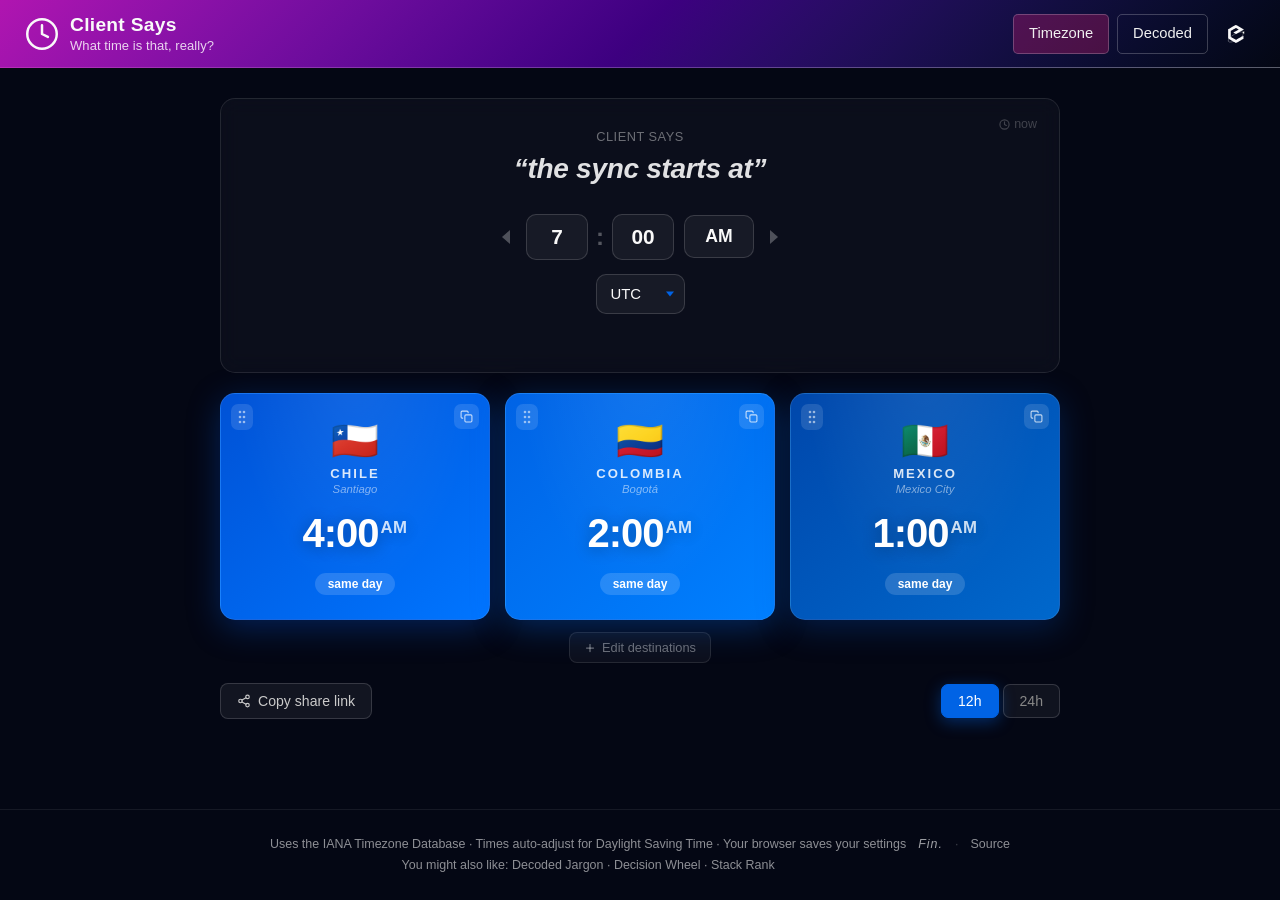
==== index.html @ 393c05c0 "feat(brand): hexagon favicon set and per-site header mark Every site now ships a generated seven-fil" ====
<!DOCTYPE html>
<html lang="en">
<head>
    <meta charset="UTF-8">
    <meta http-equiv="Content-Security-Policy" content="default-src 'self'; script-src 'self' 'unsafe-inline' https://gc.zgo.at https://static.cloudflareinsights.com; style-src 'self' 'unsafe-inline' https://cdn.neorgon.org; img-src 'self' data: blob: https://cdn.neorgon.org https://neorgon.goatcounter.com; connect-src 'self' https://neorgon.goatcounter.com https://cloudflareinsights.com">
    <meta name="viewport" content="width=device-width, initial-scale=1.0">
    <link rel="icon" type="image/svg+xml" href="/favicon.svg">
    <link rel="icon" type="image/x-icon" href="/favicon.ico" sizes="16x16 32x32 48x48">
    <link rel="apple-touch-icon" sizes="180x180" href="/apple-touch-icon.png">
    <meta name="apple-mobile-web-app-title" content="Client Says">
    <link rel="manifest" href="/site.webmanifest">
    <meta name="neo-mark" content="on">
  <meta name="referrer" content="strict-origin-when-cross-origin">
  <meta http-equiv="X-Content-Type-Options" content="nosniff">
    <title>Client Says | Timezone Converter</title>
    <meta name="description" content="Type the time your client mentioned and get it in your timezone instantly. DST-aware, shareable links, no install needed">
    <meta property="og:title" content="Client Says: Timezone Converter">
    <meta property="og:description" content="Type the time your client said, get it in your timezone instantly. DST-aware, no install">
    <meta property="og:type" content="website">
    <meta property="og:url" content="https://clientsays.neorgon.com/">
    <meta property="og:site_name" content="Neorgon">
    <meta name="twitter:card" content="summary_large_image">
    <meta name="twitter:title" content="Client Says: Timezone Converter">
    <meta name="twitter:description" content="Type the time your client said, get it in your timezone instantly. DST-aware, no install">
    <meta name="twitter:image" content="https://clientsays.neorgon.com/og-preview.jpg">
    <meta name="robots" content="index, follow">
    <link rel="canonical" href="https://clientsays.neorgon.com/">
    <meta property="og:locale" content="en_US">
    <meta name="theme-color" content="#040714">
    <meta property="og:image" content="https://clientsays.neorgon.com/og-preview.jpg">
    <meta property="og:image:width" content="1200">
    <meta property="og:image:height" content="630">
    <link rel="stylesheet" href="https://cdn.neorgon.org/v1.0.0/styles/base.css">
    <link rel="stylesheet" href="css/style.css">
  <!-- Neorgon Header Kit (vendored; ?header=live swaps CSS to CDN) -->
  <script>(function(){var m=location.search.match(/[?&]theme=([\w-]+)/)||document.cookie.match(/(?:^|;\s*)neo_theme=([\w-]+)/);if(m&&m[1]!=='default')document.documentElement.dataset.theme=decodeURIComponent(m[1]);})();</script>
  <link rel="stylesheet" href="css/neorgon-header.css">
  <link rel="stylesheet" href="css/neorgon-themes.css">
  <link rel="stylesheet" href="https://cdn.neorgon.org/v1.0.0/header/season.css">
  <script defer src="js/neorgon-header.js"></script>
  <link rel="stylesheet" href="css/neorgon-footer.css">
  <script defer src="js/neorgon-footer.js"></script>
<script type="application/ld+json">
{
  "@context": "https://schema.org",
  "@type": "WebApplication",
  "name": "Client Says — Timezone Converter",
  "description": "Type the time your client mentioned and instantly convert it to Chile, Colombia, and Mexico. DST-aware, no install",
  "url": "https://clientsays.neorgon.com/",
  "applicationCategory": "UtilitiesApplication",
  "operatingSystem": "Any",
  "offers": { "@type": "Offer", "price": "0", "priceCurrency": "USD" },
  "author": { "@type": "Organization", "name": "Neorgon", "url": "https://neorgon.com/" }
}
</script>
  <meta name="neo-repo" content="https://github.com/energon-a-secas/client-says-site">
</head>
<body>

<a class="skip-link" href="#main">Skip to content</a>
<!-- ── Header ──────────────────────────────────────────────────────────────── -->
<header class="header-bar" data-header-mode="content">
    <div class="header-logo">
        <a href="./" class="header-title-link">
        <img src="energon-classic-logo.png" class="header-logo-img" alt="">
        <div class="header-title-wrap">
            <h1>Client Says</h1>
            <div class="header-subtitle">What time is that, really?</div>
        
        </div>
      </a>
    </div>
    <div class="header-right">
        <nav class="header-actions" id="main-nav">
            <a href="index.html" class="active">Timezone</a>
            <a href="jargon/" data-keep-mobile>Decoded</a>
        </nav>
        <a href="https://neorgon.com/" class="header-home" title="neorgon.com" aria-label="Neorgon home">
        <svg class="nh-hub-icon" viewBox="0 0 24 24" fill="none" stroke="currentColor" stroke-width="1.5" stroke-linecap="round" stroke-linejoin="round" xmlns="http://www.w3.org/2000/svg" aria-hidden="true">
          <circle cx="12" cy="12" r="4.4"/>
          <ellipse cx="12" cy="12" rx="8.4" ry="3" transform="rotate(-18 12 12)"/>
          <g class="nh-orbit">
            <path d="M17.5 4.2 14.2 2.7l.9 1.4-.6 1.1z" fill="currentColor" stroke="none"/>
            <circle cx="12.6" cy="3" r=".7" fill="currentColor" stroke="none" opacity=".55"/>
            <circle cx="11.1" cy="3.3" r=".55" fill="currentColor" stroke="none" opacity=".35"/>
            <circle cx="9.8" cy="3.7" r=".4" fill="currentColor" stroke="none" opacity=".2"/>
          </g>
        </svg>
      </a>
    </div>
</header>

<!-- ── Main ────────────────────────────────────────────────────────────────── -->
<main id="main" class="container">

    <div class="card" id="card-input">

        <!-- Big header: "Client says" + randomised phrase -->
        <div class="cs-header">
            <span class="cs-label">Client says</span>
            <span class="cs-quote" id="client-quote">"the meeting will be at"</span>
        </div>

        <div class="sentence-row">
            <!-- Row 1: hour : minute AM/PM -->
            <div class="time-group">
                <button type="button" class="step-btn" id="btn-hour-down" aria-label="Decrease hour">
                    <svg width="9" height="14" viewBox="0 0 9 14" fill="currentColor"><polygon points="8,0 8,14 0,7"/></svg>
                </button>
                <input type="text" id="inp-hour" class="time-input"
                       maxlength="2" inputmode="numeric"
                       placeholder="12" aria-label="Hour">
                <span class="time-colon">:</span>
                <input type="text" id="inp-min" class="time-input"
                       maxlength="2" inputmode="numeric"
                       placeholder="00" aria-label="Minute">
                <button type="button" id="inp-ampm" class="ampm-toggle"
                        aria-label="Toggle AM or PM">PM</button>
                <button type="button" class="step-btn" id="btn-hour-up" aria-label="Increase hour">
                    <svg width="9" height="14" viewBox="0 0 9 14" fill="currentColor"><polygon points="1,0 1,14 9,7"/></svg>
                </button>
            </div>

            <!-- Row 2: timezone -->
            <div class="tz-combobox" id="tz-combobox"
                 role="combobox" aria-haspopup="listbox" aria-expanded="false">
                <div class="tz-combobox-inner">
                    <input class="tz-input" id="tz-input" type="text"
                           autocomplete="off" spellcheck="false"
                           aria-label="Timezone: type to search"
                           placeholder="Search timezone…">
                    <span id="tz-sizer" aria-hidden="true"></span>
                </div>
                <div class="tz-dropdown" id="tz-dropdown" role="listbox"></div>
            </div>
        </div>

        <button class="now-btn" id="btn-now" title="Set to current local time">
            <svg width="11" height="11" viewBox="0 0 24 24" fill="none"
                 stroke="currentColor" stroke-width="2.5"
                 stroke-linecap="round" stroke-linejoin="round">
                <circle cx="12" cy="12" r="10"/>
                <polyline points="12 6 12 12 16 14"/>
            </svg>
            now
        </button>
        <div class="sentence-meta">
            <div class="saved-indicator" id="saved-indicator">
                <svg width="12" height="12" viewBox="0 0 24 24" fill="none"
                     stroke="currentColor" stroke-width="3"
                     stroke-linecap="round" stroke-linejoin="round">
                    <polyline points="20 6 9 17 4 12"/>
                </svg>
                Settings saved
            </div>
        </div>
    </div>

    <!-- ── Result cards (rendered dynamically by render.js) ────────────── -->
    <div class="results-grid" id="results-grid"></div>

    <!-- ── Destinations bar ─────────────────────────────────────────────── -->
    <div class="destinations-bar">
        <button class="add-dest-btn" id="btn-add-destinations" aria-label="Edit destinations">
            <svg width="12" height="12" viewBox="0 0 24 24" fill="none"
                 stroke="currentColor" stroke-width="2.5"
                 stroke-linecap="round" stroke-linejoin="round">
                <line x1="12" y1="5" x2="12" y2="19"/>
                <line x1="5" y1="12" x2="19" y2="12"/>
            </svg>
            Edit destinations
        </button>
    </div>

    <!-- ── Country picker modal ──────────────────────────────────────────── -->
    <div class="picker-overlay" id="country-picker-modal" role="dialog" aria-modal="true" aria-label="Edit destinations">
        <div class="picker-panel">
            <div class="picker-header">
                <span class="picker-title">Destinations</span>
                <button class="picker-close" id="picker-close" aria-label="Close">
                    <svg width="14" height="14" viewBox="0 0 24 24" fill="none"
                         stroke="currentColor" stroke-width="2.5"
                         stroke-linecap="round" stroke-linejoin="round">
                        <line x1="18" y1="6" x2="6" y2="18"/>
                        <line x1="6" y1="6" x2="18" y2="18"/>
                    </svg>
                </button>
            </div>
            <div class="picker-search-wrap">
                <svg class="picker-search-icon" width="13" height="13" viewBox="0 0 24 24" fill="none"
                     stroke="currentColor" stroke-width="2.5" stroke-linecap="round" stroke-linejoin="round">
                    <circle cx="11" cy="11" r="8"/><line x1="21" y1="21" x2="16.65" y2="16.65"/>
                </svg>
                <input id="picker-search" type="search" class="picker-search-input"
                       placeholder="Search country, city, flag, timezone…" autocomplete="off" spellcheck="false">
            </div>
            <div class="picker-list" id="picker-list"></div>
        </div>
    </div>

    <!-- ── Actions bar ──────────────────────────────────────────────────── -->
    <div class="actions-bar">
        <button class="share-btn" id="btn-share">
            <svg width="14" height="14" viewBox="0 0 24 24" fill="none"
                 stroke="currentColor" stroke-width="2"
                 stroke-linecap="round" stroke-linejoin="round">
                <circle cx="18" cy="5" r="3"/>
                <circle cx="6" cy="12" r="3"/>
                <circle cx="18" cy="19" r="3"/>
                <line x1="8.59" y1="13.51" x2="15.42" y2="17.49"/>
                <line x1="15.41" y1="6.51"  x2="8.59"  y2="10.49"/>
            </svg>
            Copy share link
        </button>

        <div class="toggle-group" role="group" aria-label="Time format">
            <button class="toggle-btn active" id="btn-12h" data-fmt="12" aria-pressed="true">12h</button>
            <button class="toggle-btn"        id="btn-24h" data-fmt="24" aria-pressed="false">24h</button>
        </div>
    </div>


</main><!-- /container -->

  <footer class="neo-footer" data-footer-mode="minimal">
    <p>Uses the IANA Timezone Database &middot; Times auto-adjust for Daylight Saving Time &middot; Your browser saves your settings</p>
    <p>You might also like: <a href="https://clientsays.neorgon.com/jargon/">Decoded Jargon</a> &middot; <a href="https://decisionwheel.neorgon.com/">Decision Wheel</a> &middot; <a href="https://stackrank.neorgon.com/">Stack Rank</a></p>
  </footer>

<script type="module" src="js/app.js"></script>
</body>
</html>
---- css/style.css ----
/* ── Reset & base ─────────────────────────────────────────────────── */
*, *::before, *::after { margin: 0; padding: 0; box-sizing: border-box; }

:root {
    --bg: #040714;
    --surface-1: rgba(255,255,255,.03);
    --surface-2: rgba(255,255,255,.06);
    --border-subtle: rgba(255,255,255,.07);
    --border: rgba(255,255,255,.1);
    --border-strong: rgba(255,255,255,.22);
    --text-primary: #f9f9f9;
    --text-secondary: #cacaca;
    --text-muted: rgba(255,255,255,.55);
    --accent: #f472b6;
    --accent-bright: #f9a8d4;
    --font: 'Avenir Next', -apple-system, BlinkMacSystemFont, 'Segoe UI', Roboto, Oxygen, Ubuntu, Cantarell, sans-serif;
    --text-xs:   0.75rem;
    --text-sm:   0.875rem;
    --text-base: 1rem;
    --text-lg:   1.125rem;
    --text-xl:   1.25rem;
    --text-2xl:  1.5rem;
    --space-1: 4px;
    --space-2: 8px;
    --space-3: 12px;
    --space-4: 16px;
    --space-6: 24px;
    --space-8: 32px;
    --radius-sm: 6px;
    --radius: 10px;
    --radius-lg: 15px;
    --ease-snap: cubic-bezier(0.34, 1.56, 0.64, 1);
    --dur-fast: 120ms;
    --dur: 200ms;
}

body {
    font-family: 'Avenir Next', -apple-system, BlinkMacSystemFont,
                 'Segoe UI', Roboto, Oxygen, Ubuntu, Cantarell, sans-serif;
    background: #040714;
    min-height: 100vh;
    color: #f9f9f9;
    display: flex; flex-direction: column;
}
.container { flex: 1; width: 100%; }

/* Header layout is owned by the Neorgon Header Kit; nav link colors stay site-owned */
nav a {
    color: #f0f0f0; text-decoration: none; padding: 7px 15px;
    border-radius: 5px; transition: all .2s; font-size: .92em; font-weight: 500;
}
nav a:hover  { background: rgba(233, 30, 120, 0.14); }
nav a.active { background: rgba(233, 30, 120, 0.28); }

/* ── Layout ───────────────────────────────────────────────────────── */
.container { max-width: 900px; margin: 0 auto; padding: 30px; }

.card {
    background: rgba(255,255,255,.03);
    border: 1px solid rgba(255,255,255,.1);
    border-radius: 15px; padding: 30px; margin-bottom: 20px;
    backdrop-filter: blur(10px);
}
/* Lift input card above result cards so the dropdown isn't clipped by
   later stacking contexts created by backdrop-filter / transforms */
#card-input { position: relative; z-index: 10; }

/* ── "Client says" header ─────────────────────────────────────────── */
.cs-header  { margin-bottom: 28px; line-height: 1.2; text-align: center; }
.cs-label   { display: block; font-size: 0.8em; font-weight: 500; color: rgba(255,255,255,.4); letter-spacing: .5px; text-transform: uppercase; margin-bottom: 8px; }
.cs-quote   { font-size: 1.75em; color: rgba(255,255,255,.88); font-style: italic; font-weight: 600; letter-spacing: -.3px; }

/* ── Input area — stacked and centred ────────────────────────────── */
.sentence-row {
    display: flex; flex-direction: column;
    align-items: center; gap: 14px;
}
/* Hour : Minute AM/PM on one row */
.time-group {
    display: flex; align-items: center; gap: 10px;
}
.time-colon { font-size: 1.5em; font-weight: 700; color: rgba(255,255,255,.3); margin: 0 -2px; }

/* ── Hour stepper arrows ──────────────────────────────────────────── */
.step-btn {
    background: none; border: none; cursor: pointer; padding: 8px 5px;
    color: rgba(255,255,255,.28); display: flex; align-items: center;
    transition: color .15s, transform .1s; border-radius: 6px;
}
.step-btn:hover  { color: #4b8eff; }
.step-btn:active { transform: scale(.85); }

/* ── Writable time inputs ─────────────────────────────────────────── */
.time-input {
    background: rgba(255,255,255,.05);
    border: 1.5px solid rgba(255,255,255,.15);
    border-radius: 10px; color: #f9f9f9;
    padding: 10px 6px; font-size: 1.3em;
    font-family: inherit; font-weight: 700;
    text-align: center; width: 62px; outline: none;
    caret-color: #0063e5;
    transition: border-color .2s, background .2s, box-shadow .2s;
}
.time-input:hover   { border-color: rgba(0,99,229,.6); background: rgba(0,99,229,.07); }
.time-input:focus   { border-color: #0063e5; background: rgba(0,99,229,.1); box-shadow: 0 0 0 3px rgba(0,99,229,.2); }
.time-input.invalid { border-color: rgba(255,80,80,.55); box-shadow: 0 0 0 3px rgba(255,80,80,.15); }

/* ── AM/PM toggle ─────────────────────────────────────────────────── */
.ampm-toggle {
    background: rgba(255,255,255,.05);
    border: 1.5px solid rgba(255,255,255,.15);
    border-radius: 10px; color: #f9f9f9;
    padding: 10px 14px; font-size: 1.1em;
    font-family: inherit; font-weight: 700;
    cursor: pointer; outline: none; min-width: 70px;
    transition: all .2s; user-select: none;
}
.ampm-toggle:hover  { border-color: rgba(0,99,229,.6); background: rgba(0,99,229,.1); }
.ampm-toggle:focus  { border-color: #0063e5; box-shadow: 0 0 0 3px rgba(0,99,229,.2); }
.ampm-toggle:active { transform: scale(.97); }

/* ── TZ Combobox ──────────────────────────────────────────────────── */
.tz-combobox { position: relative; display: inline-block; width: auto; max-width: min(360px, 100%); }
.tz-combobox.open { width: min(360px, 100%); }
.tz-combobox.open .tz-input { width: 100%; }

.tz-combobox-inner { position: relative; }
.tz-combobox-inner::after {
    content: ''; position: absolute; right: 11px; top: 50%;
    transform: translateY(-50%);
    border-left: 4px solid transparent; border-right: 4px solid transparent;
    border-top: 5px solid #0063e5; pointer-events: none;
    transition: transform .2s;
}
.tz-combobox.open .tz-combobox-inner::after {
    transform: translateY(-50%) rotate(180deg);
}

/* Hidden span used to measure abbreviation width for input auto-sizing */
#tz-sizer {
    position: absolute; visibility: hidden; white-space: pre; pointer-events: none;
    font-family: inherit; font-size: .93em; font-weight: 500; padding: 0;
}

.tz-input {
    min-width: 60px;
    background: rgba(255,255,255,.05);
    border: 1.5px solid rgba(255,255,255,.15);
    border-radius: 10px; color: #f9f9f9;
    padding: 11px 36px 11px 14px;
    font-size: .93em; font-family: inherit; font-weight: 500;
    cursor: pointer; outline: none;
    transition: border-color .2s, background .2s, box-shadow .2s;
    white-space: nowrap; overflow: hidden; text-overflow: ellipsis;
}
.tz-input::placeholder { color: #555; }
.tz-input:hover { border-color: rgba(0,99,229,.6); background: rgba(0,99,229,.07); }
.tz-input:focus {
    border-color: #0063e5; background: rgba(0,99,229,.1);
    box-shadow: 0 0 0 3px rgba(0,99,229,.2); cursor: text;
}

/* Dropdown list */
.tz-dropdown {
    position: absolute; top: calc(100% + 6px); left: 0;
    width: max(100%, 370px);
    background: #0d1225;
    border: 1.5px solid rgba(0,99,229,.5);
    border-radius: 12px; max-height: 280px; overflow-y: auto;
    z-index: 1000; display: none;
    box-shadow: 0 12px 40px rgba(0,0,0,.65);
    scrollbar-width: thin; scrollbar-color: #0063e5 rgba(255,255,255,.04);
}
.tz-dropdown::-webkit-scrollbar       { width: 5px; }
.tz-dropdown::-webkit-scrollbar-track { background: rgba(255,255,255,.03); border-radius: 3px; }
.tz-dropdown::-webkit-scrollbar-thumb { background: #0063e5; border-radius: 3px; }

.tz-group-header {
    padding: 10px 14px 4px; font-size: .69em; text-transform: uppercase;
    letter-spacing: 1.5px; color: #555; font-weight: 700;
    border-top: 1px solid rgba(255,255,255,.05);
    position: sticky; top: 0; background: #0d1225; z-index: 1;
}
.tz-group-header:first-child { border-top: none; }

.tz-option {
    padding: 9px 14px; cursor: pointer;
    display: flex; align-items: baseline; gap: 10px;
    transition: background .1s;
}
.tz-option:hover,
.tz-option.active        { background: rgba(0,99,229,.18); }
.tz-option.is-selected   { background: rgba(0,99,229,.12); }
.tz-option.active.is-selected { background: rgba(0,99,229,.28); }

.tz-abbr {
    font-size: .8em; font-weight: 700; color: #4b8eff;
    min-width: 42px; letter-spacing: .5px; flex-shrink: 0;
}
.tz-label { font-size: .83em; color: #cacaca; line-height: 1.4; flex: 1; }
.tz-label mark, .tz-abbr mark {
    background: rgba(0,99,229,.45); color: #fff;
    border-radius: 2px; padding: 0 1px;
}
.tz-no-results { padding: 20px; text-align: center; color: #555; font-size: .9em; }

/* ── Row below sentence ───────────────────────────────────────────── */
.sentence-meta {
    margin-top: 14px; display: flex; flex-direction: column;
    align-items: center; gap: 6px;
}
.saved-indicator {
    font-size: .78em; color: #4b8eff; opacity: 0; transition: opacity .35s;
    display: flex; align-items: center; gap: 5px; pointer-events: none;
}
.saved-indicator.show { opacity: 1; }

/* ── Now button — corner of input card ───────────────────────────── */
.now-btn {
    position: absolute; top: 14px; right: 16px;
    background: none; border: none;
    color: rgba(255,255,255,.22); font-size: .78em;
    font-family: inherit; cursor: pointer;
    display: flex; align-items: center; gap: 4px;
    padding: 4px 6px; border-radius: 5px; transition: color .25s;
}
.now-btn:hover  { color: rgba(255,255,255,.55); }
.now-btn:active { color: rgba(255,255,255,.8); }
@keyframes firePop {
    0%   { transform: scale(.5) translateY(3px); opacity: 0; }
    55%  { transform: scale(1.5) translateY(-2px); opacity: 1; }
    100% { transform: scale(1.1) translateY(0);   opacity: 1; }
}
.now-btn.fired { font-size: 1.1em; animation: firePop .4s cubic-bezier(.34,1.56,.64,1) forwards; }

/* ── Result cards ─────────────────────────────────────────────────── */
.results-grid {
    display: grid; grid-template-columns: repeat(3,1fr);
    gap: 15px; margin-bottom: 20px;
}
.result-card {
    color: #fff; padding: 28px 18px 24px; border-radius: 15px;
    text-align: center; border: 1px solid rgba(255,255,255,.1);
    transition: transform .2s ease, box-shadow .2s ease;
    position: relative; overflow: hidden;
}
.result-card::before {
    content: ''; position: absolute; inset: 0;
    background: radial-gradient(ellipse at 50% -20%, rgba(255,255,255,.08) 0%, transparent 65%);
    pointer-events: none;
}
.result-card:hover { transform: translateY(-4px); }

/* Card colors are set via inline style + CSS custom property --card-rgb */
.result-card:hover { box-shadow: 0 14px 44px rgba(var(--card-rgb, 0,82,214), .52); }

.result-flag    { font-size: 2.4em; margin-bottom: 6px; line-height: 1; }
.result-country { font-size: .82em; font-weight: 700; letter-spacing: 2px; text-transform: uppercase; opacity: .85; margin-bottom: 2px; }
.result-city    { font-size: .71em; opacity: .5; margin-bottom: 18px; font-style: italic; }
.result-time    {
    font-size: 2.5em; font-weight: 700; letter-spacing: -1px; line-height: 1;
    text-shadow: 0 2px 16px rgba(0,0,0,.3); min-height: 1.2em;
}
.result-ampm    { font-size: .42em; font-weight: 600; opacity: .8; vertical-align: super; letter-spacing: .5px; margin-left: 2px; }

.day-badge { display: inline-block; padding: 4px 13px; border-radius: 20px; font-size: .75em; font-weight: 600; margin-top: 12px; }
.day-same  { background: rgba(255,255,255,.15); }
.day-next  { background: rgba(255,210,0,.25);   color: #ffd700; }
.day-prev  { background: rgba(255,120,120,.25); color: #ff9b9b; }

/* Drag handle (top-left of each card) */
.drag-handle {
    position: absolute; top: 10px; left: 10px;
    background: rgba(255,255,255,.12); border: none; border-radius: 7px;
    color: rgba(255,255,255,.55); cursor: grab; padding: 6px;
    display: flex; align-items: center; transition: all .2s; z-index: 1;
    touch-action: none; user-select: none;
}
.drag-handle:hover  { background: rgba(255,255,255,.25); color: #fff; }
.drag-handle:active { cursor: grabbing; }

/* Ghost card — floating clone while dragging */
.drag-ghost {
    position: fixed; z-index: 800; pointer-events: none;
    border-radius: 15px; opacity: .88;
    transform: scale(1.05) rotate(1.5deg);
    box-shadow: 0 24px 56px rgba(0,0,0,.6);
    transition: none;
}

/* Source card — dimmed while its ghost is floating */
.drag-source { opacity: .3; }

/* Drop target — highlight ring */
.drag-over {
    outline: 2px solid rgba(255,255,255,.6);
    outline-offset: -2px;
}
.drag-over::before { opacity: .18; } /* brighten radial overlay slightly */

/* Copy button (top-right of each card) */
.copy-btn {
    position: absolute; top: 10px; right: 10px;
    background: rgba(255,255,255,.12); border: none; border-radius: 7px;
    color: rgba(255,255,255,.75); cursor: pointer; padding: 6px;
    display: flex; align-items: center; transition: all .2s; z-index: 1;
}
.copy-btn:hover  { background: rgba(255,255,255,.25); color: #fff; }
.copy-btn.copied { background: rgba(100,255,150,.25); color: #7dffb3; }

@keyframes popIn {
    from { opacity: .5; transform: scale(.93) translateY(3px); }
    to   { opacity: 1;  transform: scale(1)   translateY(0);   }
}
.pop { animation: popIn .28s cubic-bezier(.34,1.56,.64,1); }

/* ── Actions bar ──────────────────────────────────────────────────── */
.actions-bar {
    display: flex; align-items: center; justify-content: space-between;
    flex-wrap: wrap; gap: 10px; margin-bottom: 20px;
}
.share-btn {
    background: rgba(255,255,255,.06); border: 1px solid rgba(255,255,255,.15);
    border-radius: 8px; color: #cacaca; padding: 9px 16px; font-size: .88em;
    font-family: inherit; cursor: pointer;
    display: flex; align-items: center; gap: 7px; transition: all .2s;
}
.share-btn:hover  { background: rgba(0,99,229,.12); border-color: rgba(0,99,229,.5); color: #f9f9f9; }
.share-btn.copied { border-color: rgba(100,255,150,.4); color: #7dffb3; }

.toggle-group  { display: flex; gap: 4px; }
.toggle-btn {
    background: rgba(255,255,255,.05); border: 1px solid rgba(255,255,255,.15);
    border-radius: 7px; color: #888; padding: 8px 16px; font-size: .88em;
    font-family: inherit; cursor: pointer; transition: all .2s; font-weight: 500;
}
.toggle-btn:hover  { color: #f9f9f9; }
.toggle-btn.active { background: #0063e5; border-color: #0063e5; color: #fff; box-shadow: 0 4px 16px rgba(0,99,229,.4); }

/* ── Destinations bar ─────────────────────────────────────────────── */
.destinations-bar {
    display: flex; justify-content: center;
    margin-bottom: 20px; margin-top: -8px;
}
.add-dest-btn {
    background: rgba(255,255,255,.04); border: 1px solid rgba(255,255,255,.1);
    border-radius: 8px; color: rgba(255,255,255,.4);
    padding: 7px 14px; font-size: .8em; font-family: inherit;
    cursor: pointer; display: flex; align-items: center; gap: 6px;
    transition: all .2s; font-weight: 500;
}
.add-dest-btn:hover {
    background: rgba(0,99,229,.1); border-color: rgba(0,99,229,.4);
    color: rgba(255,255,255,.75);
}

/* ── Country picker modal ─────────────────────────────────────────── */
.picker-overlay {
    position: fixed; inset: 0; z-index: 500;
    background: rgba(4,7,20,.7); backdrop-filter: blur(6px);
    display: flex; align-items: center; justify-content: center;
    opacity: 0; pointer-events: none; transition: opacity .22s;
}
.picker-overlay.open { opacity: 1; pointer-events: all; }

.picker-panel {
    background: #0d1225; border: 1.5px solid rgba(0,99,229,.4);
    border-radius: 16px; width: min(440px, calc(100vw - 32px));
    max-height: min(560px, calc(100vh - 48px));
    display: flex; flex-direction: column;
    box-shadow: 0 24px 64px rgba(0,0,0,.7);
    transform: translateY(10px); transition: transform .22s cubic-bezier(.34,1.56,.64,1);
}
.picker-overlay.open .picker-panel { transform: translateY(0); }

.picker-header {
    display: flex; align-items: center; justify-content: space-between;
    padding: 18px 20px 14px; border-bottom: 1px solid rgba(255,255,255,.07); flex-shrink: 0;
}
.picker-title { font-size: 1em; font-weight: 700; color: #f9f9f9; }
.picker-search-wrap {
    display: flex; align-items: center; gap: 8px;
    padding: 10px 16px 8px; flex-shrink: 0;
    border-bottom: 1px solid rgba(255,255,255,.06);
}
.picker-search-icon { color: rgba(255,255,255,.3); flex-shrink: 0; }
.picker-search-input {
    flex: 1; background: rgba(255,255,255,.05); border: 1.5px solid rgba(255,255,255,.1);
    border-radius: 8px; color: #f9f9f9; padding: 8px 10px;
    font-size: .86em; font-family: inherit; outline: none;
    transition: border-color .18s, background .18s;
}
.picker-search-input::placeholder { color: rgba(255,255,255,.28); }
.picker-search-input:focus {
    border-color: #0063e5; background: rgba(0,99,229,.08);
    box-shadow: 0 0 0 2px rgba(0,99,229,.2);
}
.picker-search-input::-webkit-search-cancel-button { cursor: pointer; }
.picker-no-results {
    padding: 28px 20px; text-align: center;
    color: rgba(255,255,255,.3); font-size: .86em;
}
.picker-close {
    background: none; border: none; color: rgba(255,255,255,.4);
    cursor: pointer; padding: 5px; border-radius: 6px;
    display: flex; align-items: center; transition: all .18s;
}
.picker-close:hover { background: rgba(255,255,255,.1); color: #fff; }

.picker-list {
    overflow-y: auto; flex: 1;
    scrollbar-width: thin; scrollbar-color: #0063e5 rgba(255,255,255,.04);
    padding-bottom: 12px;
}
.picker-list::-webkit-scrollbar       { width: 5px; }
.picker-list::-webkit-scrollbar-track { background: rgba(255,255,255,.03); }
.picker-list::-webkit-scrollbar-thumb { background: #0063e5; border-radius: 3px; }

.picker-region {
    padding: 12px 20px 4px; font-size: .68em; text-transform: uppercase;
    letter-spacing: 1.5px; color: #555; font-weight: 700;
    position: sticky; top: 0; background: #0d1225; z-index: 1;
    border-top: 1px solid rgba(255,255,255,.05);
}
.picker-region:first-child { border-top: none; }

.picker-item {
    display: flex; align-items: center; gap: 12px;
    padding: 9px 20px; cursor: pointer;
    transition: background .12s;
}
.picker-item:hover { background: rgba(0,99,229,.1); }

.picker-checkbox {
    width: 16px; height: 16px; flex-shrink: 0; accent-color: #0063e5;
    cursor: pointer;
}
.picker-flag      { font-size: 1.35em; flex-shrink: 0; line-height: 1; }
.picker-info      { display: flex; flex-direction: column; gap: 1px; min-width: 0; }
.picker-primary   { font-size: .84em; font-weight: 600; color: #f9f9f9; }
.picker-secondary { font-size: .74em; color: rgba(255,255,255,.4); }

/* ── Footer ───────────────────────────────────────────────────────── */

/* ── Responsive ───────────────────────────────────────────────────── */
@media (max-width: 680px) {
    .results-grid   { grid-template-columns: 1fr; }
    .sentence-row   { font-size: 1em; }
    .tz-combobox    { width: 100%; max-width: 320px; }
    .tz-dropdown    { width: 100%; min-width: 100%; }
    .container      { padding: 20px; }
}

/* ── Focus rings (keyboard accessibility) ── */
:focus-visible {
    outline: 2px solid var(--accent-bright, #0080ff);
    outline-offset: 2px;
}
.search-input:focus-visible {
    border-color: #0063e5;
    box-shadow: 0 0 0 3px rgba(0,99,229,.2);
    outline: none;
}
.skip-link {
    position: absolute; top: -100%; left: 16px; z-index: 1000;
    padding: 8px 16px; background: var(--accent-bright, #0080ff); color: #000;
    font-weight: 600; font-size: .875rem; border-radius: 0 0 6px 6px;
    text-decoration: none; transition: top .2s;
}
.skip-link:focus { top: 0; }

/* ── Toast ──────────────────────────────────────────────────────── */
.toast {
    position: fixed; bottom: 24px; right: 24px; z-index: 999;
    background: #1a1730; border: 1px solid rgba(255,255,255,0.15);
    border-radius: 8px; padding: 10px 16px;
    font-size: 0.84rem; color: var(--text-primary, #f9f9f9);
    box-shadow: 0 4px 20px rgba(0,0,0,0.55);
    pointer-events: none;
    transform: translateY(8px); opacity: 0;
    transition: opacity 0.18s, transform 0.18s;
}
.toast.visible { opacity: 1; transform: translateY(0); }

/* ── Entrance animation ───────────────────────────────────────── */
@keyframes fadeIn {
    from { opacity: 0; transform: translateY(8px); }
    to   { opacity: 1; transform: translateY(0); }
}

/* ── Skeleton loading ─────────────────────────────────────────── */
@keyframes shimmer { to { background-position: -200% 0; } }
.skeleton {
    background: linear-gradient(90deg, var(--surface-1) 25%, var(--surface-2) 50%, var(--surface-1) 75%);
    background-size: 200% 100%;
    animation: shimmer 1.5s ease-in-out infinite;
    border-radius: 10px;
}

@media (prefers-reduced-motion: reduce) {
    *, *::before, *::after { animation-duration: 0.01ms !important; transition-duration: 0.01ms !important; }
}
:root {
  --neo-footer-bg: rgba(255, 255, 255, 0.03);
  --neo-footer-border: rgba(255, 255, 255, 0.1);
  --neo-footer-text: rgba(255, 255, 255, 0.6);
  --neo-footer-hover: rgba(255, 255, 255, 0.9);
  --neo-accent: #B015B0;
}






@media (max-width: 480px) {
}

@media (prefers-reduced-motion: reduce) {
}

/* Compact header nav links on small screens (kit owns the rest of the header) */
@media (max-width: 700px) {
    .header-actions a { padding: 7px 9px; font-size: .85em; }
}
---- css/neorgon-header.css ----
/* ══════════════════════════════════════════════════════════════
   Neorgon Header Kit — header.css
   Canonical source: packages/neorgon-ui/header/
   Vendored per site as css/neorgon-header.css — do not edit copies.
   Live CDN: https://cdn.neorgon.org/v1.0.0/header/header.css
   ══════════════════════════════════════════════════════════════ */

:root {
  /* Geometry */
  --header-h: 68px;
  --header-h-app: 56px;
  --header-control-h: 40px; /* every header control (buttons, ⋯, palette, home) shares this height */
  /* Logo height. A token, not a literal, so a site can make the mark carry more
     weight without forking the kit. Default 36px = the historical value, so
     nothing changes for a site that never sets it. The bar is 68px with no
     vertical padding, so ~52px is the practical ceiling before the mark starts
     to look wedged against the edges. */
  --header-logo-h: 36px;
  --header-logo-h-mobile: 28px;

  /* Palette — themes override these (see themes.css) */
  --header-bg-start: #B015B0;
  --header-bg-mid: #3D0080;
  --header-bg-end: #040714;
  /* Kept here for anything that references the composed gradient, but the
     authoritative copy is re-declared on .header-bar below — see the note
     there before changing either. */
  --header-bg: linear-gradient(in oklch 135deg, var(--header-bg-start) 0%, var(--header-bg-mid) 50%, var(--header-bg-end) 100%);
  --header-glass: rgba(0, 9, 18, .35);
  --header-text: #f9f9f9;
  --header-text-dim: rgba(255, 255, 255, .72);
  --header-border: rgba(255, 255, 255, .07);
  --header-border-strong: rgba(255, 255, 255, .22);
  --header-accent: #e879f9;
  --header-menu-bg: #10142a;
  --header-menu-hover: rgba(255, 255, 255, .08);

  /* Focus ring — near-white with a whisper of the brand hue so it never
     reads as a stray browser default. 5.77:1 (bright end) to 17.98:1
     (dark end) against the bar, 16.54:1 on the menu. Themes may override. */
  --header-focus: oklch(0.97 0.02 320);
  --header-focus-w: 2px;

  /* Icon sizing. Two tokens: a filled glyph reads heavier than a stroked
     one in the same box, so the solid home icon is set smaller to match
     optically. */
  --header-icon: 22px;        /* stroked glyphs (palette) */
  --header-icon-solid: 20px;  /* filled glyphs (home) */

  /* ease-out-quart: fast start, long settle, no overshoot. */
  --header-ease: cubic-bezier(.22, 1, .36, 1);
  --header-ease-in: cubic-bezier(.55, 0, 1, .45);
}

/* Colour judgements about the DEFAULT gradient specifically. Scoped to
   html:not([data-theme]) because themes.css sets these per theme at the
   same specificity as :root — a :root override here would silently
   overwrite all five palettes. Every consumer below pairs them with a
   var() fallback to the theme's own token. */
html:not([data-theme]) {
  /* --header-border-strong (.22) measures 1.91-1.95:1 on the bar, below
     the 3:1 WCAG 1.4.11 needs for a control boundary. .42 gives 3.73-4.02:1. */
  --header-control-border: rgba(255, 255, 255, .42);

  /* --header-bg-end (#040714) is identical to the standard page
     background, so a flat hairline measures 1.14:1 on the right half.
     The bar's luminance swings 43x left-to-right, so the edge ramps too. */
  --header-edge-from: rgba(255, 255, 255, .10);
  --header-edge-to: rgba(255, 255, 255, .34);

  /* .72 measures 4.14:1 at the start of the subtitle span — below AA.
     Split from the icon colour, which only needs 3:1 as non-text. */
  --header-text-dim: rgba(255, 255, 255, .82);
  --header-icon-color: rgba(255, 255, 255, .78);
}

/* ══════════════════════════════════════════════════════════════
   SKINS — site-level identity, opt-in per site
   ────────────────────────────────────────────────────────────
   A skin replaces the default magenta gradient for ONE site whose
   own palette clashes with it. Set it in the site's markup:

     <header class="header-bar" data-header-mode="content"
             data-header-skin="brass">

   This is NOT the theme system. Precedence, by design:

     visitor choice (?theme= / cookie)  >  season (CDN)  >  skin  >  kit default

   A site that should sit out every season keeps its skin with
   `<html lang="en" data-season="off">` — see season.css. That declines
   the fleet's decoration only; a visitor's ?theme= still wins.

   Named skins below are the reusable ones. For a one-off palette no
   other site would share, use `data-header-skin="custom"` and declare
   the tokens in the site's own CSS — contract at the end of this block.

   Two cascade facts make that ordering work, and both are easy to
   get wrong:

   1. A declaration ON .header-bar beats a value INHERITED from
      <html>, whatever the specificity. Visitor themes declare on
      <html>, so every skin is scoped `html:not([data-theme])` —
      the moment a visitor picks a theme, all skins stop matching.
   2. Season rules in season.css carry a matching
      `[data-header-skin]` selector one step more specific than the
      skin rules below, so an armed season still flips skinned
      sites. Do not raise the specificity here without raising it
      there too, or skinned sites will silently sit out the season.

   Each skin re-tunes the edge ramp and control border for its own
   surface — those defaults are calibrated to the magenta gradient
   and are wrong on a black bar.
   ══════════════════════════════════════════════════════════════ */

/* ink — near-black neutral. The default choice for a site whose
   palette the magenta gradient fights. */
html:not([data-theme]) .header-bar[data-header-skin="ink"] {
  --header-bg-start: #14161c;
  --header-bg-mid: #0b0d12;
  --header-bg-end: #050609;
  --header-glass: rgba(10, 12, 16, .55);
  --header-accent: #cbd5e1;
  --header-text: #f4f4f5;
  --header-text-dim: rgba(255, 255, 255, .78);
  --header-icon-color: rgba(255, 255, 255, .74);
  --header-border: rgba(255, 255, 255, .09);
  --header-border-strong: rgba(255, 255, 255, .24);
  --header-control-border: rgba(255, 255, 255, .44);
  --header-menu-bg: #14161c;
  --header-menu-hover: rgba(255, 255, 255, .09);
  /* A near-black bar sits close to the page in luminance at BOTH ends,
     so the edge has to be brighter than the gradient's ramp. */
  --header-edge-from: rgba(255, 255, 255, .26);
  --header-edge-to: rgba(255, 255, 255, .26);
}

/* carbon — flat true black, no gradient. The most restrained option;
   the hairline does all the separating. */
html:not([data-theme]) .header-bar[data-header-skin="carbon"] {
  --header-bg-start: #08080a;
  --header-bg-mid: #08080a;
  --header-bg-end: #08080a;
  --header-glass: rgba(0, 0, 0, .6);
  --header-accent: #e5e5e5;
  --header-text: #fafafa;
  --header-text-dim: rgba(255, 255, 255, .76);
  --header-icon-color: rgba(255, 255, 255, .72);
  --header-border: rgba(255, 255, 255, .12);
  --header-border-strong: rgba(255, 255, 255, .26);
  --header-control-border: rgba(255, 255, 255, .46);
  --header-menu-bg: #101012;
  --header-menu-hover: rgba(255, 255, 255, .1);
  --header-edge-from: rgba(255, 255, 255, .3);
  --header-edge-to: rgba(255, 255, 255, .3);
}

/* brass — warm dark, tuned to incident-runbook's #b8935f / #d8b280
   accents and its #040714 page background. */
html:not([data-theme]) .header-bar[data-header-skin="brass"] {
  --header-bg-start: #2a2114;
  --header-bg-mid: #16120c;
  --header-bg-end: #040714;
  --header-glass: rgba(22, 18, 12, .5);
  --header-accent: #d8b280;
  --header-text: #f7f3ea;
  --header-text-dim: rgba(247, 243, 234, .8);
  --header-icon-color: rgba(216, 178, 128, .86);
  --header-border: rgba(216, 178, 128, .2);
  --header-border-strong: rgba(216, 178, 128, .38);
  --header-control-border: rgba(216, 178, 128, .55);
  --header-menu-bg: #17130d;
  --header-menu-hover: rgba(216, 178, 128, .14);
  --header-edge-from: rgba(216, 178, 128, .22);
  --header-edge-to: rgba(216, 178, 128, .34);
}

/* slate — cool blue-grey. Neutral without going fully black. */
html:not([data-theme]) .header-bar[data-header-skin="slate"] {
  --header-bg-start: #33415a;
  --header-bg-mid: #1e293b;
  --header-bg-end: #0b1120;
  --header-glass: rgba(15, 23, 42, .5);
  --header-accent: #7dd3fc;
  --header-text: #f1f5f9;
  --header-text-dim: rgba(241, 245, 249, .8);
  --header-icon-color: rgba(226, 232, 240, .78);
  --header-border: rgba(148, 163, 184, .2);
  --header-border-strong: rgba(148, 163, 184, .36);
  --header-control-border: rgba(203, 213, 225, .5);
  --header-menu-bg: #16202f;
  --header-menu-hover: rgba(148, 163, 184, .16);
  --header-edge-from: rgba(148, 163, 184, .18);
  --header-edge-to: rgba(148, 163, 184, .34);
}

/* aurora — deep teal into cyan. For data/monitoring surfaces. */
html:not([data-theme]) .header-bar[data-header-skin="aurora"] {
  --header-bg-start: #0e7490;
  --header-bg-mid: #0a3d4d;
  --header-bg-end: #040714;
  --header-glass: rgba(8, 51, 68, .5);
  --header-accent: #67e8f9;
  --header-text: #ecfeff;
  --header-text-dim: rgba(236, 254, 255, .82);
  --header-icon-color: rgba(165, 243, 252, .82);
  --header-border: rgba(103, 232, 249, .2);
  --header-border-strong: rgba(103, 232, 249, .36);
  --header-control-border: rgba(165, 243, 252, .5);
  --header-menu-bg: #07222c;
  --header-menu-hover: rgba(103, 232, 249, .14);
  --header-edge-from: rgba(103, 232, 249, .2);
  --header-edge-to: rgba(103, 232, 249, .32);
}

/* ember — warm amber into rust. For alert/ops surfaces that want
   warmth without reading as the danger theme. */
html:not([data-theme]) .header-bar[data-header-skin="ember"] {
  --header-bg-start: #9a3412;
  --header-bg-mid: #4a1608;
  --header-bg-end: #040714;
  --header-glass: rgba(74, 22, 8, .5);
  --header-accent: #fbbf24;
  --header-text: #fff7ed;
  --header-text-dim: rgba(255, 247, 237, .82);
  --header-icon-color: rgba(253, 230, 138, .84);
  --header-border: rgba(251, 191, 36, .2);
  --header-border-strong: rgba(251, 191, 36, .36);
  --header-control-border: rgba(253, 230, 138, .5);
  --header-menu-bg: #23120a;
  --header-menu-hover: rgba(251, 191, 36, .14);
  --header-edge-from: rgba(251, 191, 36, .2);
  --header-edge-to: rgba(251, 191, 36, .32);
}

/* jade — clinical emerald. Tuned to headpain-site's #059669 / #10b981
   accents on its #040714 page. For calm medical/health surfaces where
   both the magenta default and ember's warning-warmth read wrong. */
html:not([data-theme]) .header-bar[data-header-skin="jade"] {
  --header-bg-start: #065f46;
  --header-bg-mid: #043b2c;
  --header-bg-end: #040714;
  --header-glass: rgba(4, 59, 44, .5);
  --header-accent: #6ee7b7;
  --header-text: #ecfdf5;
  --header-text-dim: rgba(236, 253, 245, .82);
  --header-icon-color: rgba(167, 243, 208, .84);
  --header-border: rgba(110, 231, 183, .2);
  --header-border-strong: rgba(110, 231, 183, .36);
  --header-control-border: rgba(167, 243, 208, .5);
  --header-menu-bg: #08251c;
  --header-menu-hover: rgba(110, 231, 183, .14);
  --header-edge-from: rgba(110, 231, 183, .2);
  --header-edge-to: rgba(110, 231, 183, .32);
}

/* ── custom — a site-authored skin ────────────────────────────────
   For a one-off palette that no named skin fits and that no other
   site would reuse. The kit deliberately ships NO tokens for this
   value: the site supplies them, and the kit stays out of the way.

     <header class="header-bar" data-header-skin="custom">

   In the site's own css/style.css, copy this selector EXACTLY — the
   scoping and the specificity are the whole contract:

     html:not([data-theme]) .header-bar[data-header-skin="custom"] {
       --header-bg-start: …;  --header-bg-mid: …;  --header-bg-end: …;
       --header-accent: …;    --header-text: …;    --header-text-dim: …;
       --header-icon-color: …; --header-border: …; --header-border-strong: …;
       --header-control-border: …; --header-menu-bg: …; --header-menu-hover: …;
       --header-edge-from: …; --header-edge-to: …;
     }

   Why that exact selector, and nothing shorter:
     · `html:not([data-theme])` makes the skin collapse the instant a
       visitor picks a theme. Drop it and the site ignores ?theme=.
     · `[data-header-skin="custom"]` puts it at (0,3,1) — above the
       kit default, below an armed season's (0,4,2) skin variant. A
       bare `.header-bar { --header-bg-start: … }` is only (0,1,0)
       and the kit's own defaults would beat it.
   Set only the three gradient stops if that is all that clashes; the
   bar re-composes --header-bg from them (see .header-bar below).
   Only the three stops + accent are usually enough — but re-tune the
   edge ramp too if the bar is much darker or lighter than the default
   magenta, which those values are calibrated against. */

/* ── Bar ─────────────────────────────────────────────────────── */
.header-bar {
  position: sticky;
  top: 0;
  z-index: var(--z-sticky-header, 200);
  display: flex;
  align-items: center;
  gap: var(--space-3, 12px);
  height: var(--header-h);
  padding: 0 var(--space-6, 24px);
  /* Re-composed HERE, not only at :root. A custom property's var()
     references resolve on the element where that property is declared, so a
     --header-bg built at :root bakes in :root's start/mid/end and ignores any
     override made further down the tree. Declaring it on .header-bar means
     skins (and any site override on the bar) only need to set the three
     stops. Themes still work: they set the stops on <html>, which inherits
     down to here before this resolves. */
  --header-bg: linear-gradient(in oklch 135deg, var(--header-bg-start) 0%, var(--header-bg-mid) 50%, var(--header-bg-end) 100%);
  background: var(--header-bg);
  border-bottom: 1px solid var(--header-border);
  color: var(--header-text);
  --header-h-cur: var(--header-h);
}

/* Bottom edge as a ramp, not a flat hairline (see --header-edge-*).
   Degrades to the theme's flat --header-border where unsupported or
   where a theme defines no ramp of its own. */
html:not([data-theme]) .header-bar {
  border-image: linear-gradient(
    to right,
    var(--header-edge-from, rgba(255, 255, 255, .10)),
    var(--header-edge-to, rgba(255, 255, 255, .34))
  ) 1;
}
/* Hub is a floating glass plate, not a band welded to the page — the
   ramp would read as a seam. */
html:not([data-theme]) .header-bar[data-header-mode="hub"] {
  border-image: none;
  border-bottom-color: var(--header-border);
}

/* Mode: hub — transparent cozy glass, no gradient */
.header-bar[data-header-mode="hub"] {
  background: var(--header-glass);
  backdrop-filter: blur(12px);
  -webkit-backdrop-filter: blur(12px);
}

/* Mode: app — slim, auto-hides on scroll down (JS toggles .header-hidden) */
.header-bar[data-header-mode="app"] {
  height: var(--header-h-app);
  --header-h-cur: var(--header-h-app);
}

/* Auto-hide. `app` mode has it by definition; every other mode opts in with
   data-header-autohide="on" and keeps its own height and background. */
.header-bar[data-header-mode="app"],
.header-bar[data-header-autohide="on"] {
  transition: transform .26s var(--header-ease, ease);
}
/* Leaving accelerates away; returning decelerates in. Same budget. */
.header-bar[data-header-mode="app"].header-hidden,
.header-bar[data-header-autohide="on"].header-hidden {
  transform: translateY(-100%);
  transition-duration: .2s;
  transition-timing-function: var(--header-ease-in, ease);
}
/* Keyboard focus entering a hidden bar reveals it: focus must never sit
   on an off-screen control (WCAG 2.4.7, and 2.2's 2.4.11). header.js
   drops the class on focusin so the next scroll decision agrees with
   what is painted; this rule covers the frame in between. */
.header-bar.header-hidden:focus-within { transform: none; }

/* ── Logo block ──────────────────────────────────────────────── */
.header-logo {
  display: flex;
  align-items: center;
  gap: 10px;
  flex-shrink: 0;
  min-width: 0;
}
.header-logo-img {
  height: var(--header-logo-h, 36px);
  width: auto;
  flex-shrink: 0;
  display: block;
  transition: transform .28s var(--header-ease, ease);
}
/* The raster fallback still needs forcing white; the injected vector must not
   be filtered, because it already inherits the header's own text colour and
   inverting it would undo exactly the thing it was swapped in to fix. */
img.header-logo-img { filter: brightness(0) invert(1); }
svg.header-logo-mark { fill: currentColor; width: auto; }
/* A site that ships its own mark gets it as a mask over currentColor, so the
   glyph follows the header's text colour exactly as the inline svg does. An
   <img> could not: it paints its own pixels and ignores the cascade. */
.header-logo-own {
  /* Width tracks height rather than restating the token: .header-logo-img
     already sets height, and it drops to --header-logo-h-mobile under 700px.
     Pinning width to the desktop value gave a 36x28 box on a phone. */
  aspect-ratio: 1;
  width: auto;
  background: currentColor;
  /* The image itself is set inline by header.js, derived from the manifest
     link, because a fleet site is served at its domain root and a kit showcase
     is not. Only the parts that do not vary live here. */
  -webkit-mask-position: center; mask-position: center;
  -webkit-mask-size: contain;    mask-size: contain;
  -webkit-mask-repeat: no-repeat; mask-repeat: no-repeat;
}
.header-logo-img:hover,
.header-title-link:hover .header-logo-img { transform: scale(1.06) rotate(-4deg); }

/* min-height also fixes a target-size failure: at <=700px the subtitle is
   hidden and this link collapses to 22px, under the 24px WCAG 2.5.8
   minimum. The parent centres it, so it grows symmetrically — no shift. */
.header-title-link {
  text-decoration: none;
  color: inherit;
  min-width: 0;
  display: flex;
  flex-direction: column;
  justify-content: center;
  min-height: var(--header-control-h);
}
/* Current contract: mark + name are ONE anchor to the site's own home
   (the img rides inside .header-title-link with alt=""), so the link's
   accessible name is the title text and the logo stops being a second,
   differently-behaved link. Scoped with :has() so the retired two-anchor
   markup keeps rendering unchanged wherever it still exists. */
.header-title-link:has(> .header-logo-img, > picture) {
  flex-direction: row;
  align-items: center;
  gap: 10px;
}
.header-title-wrap {
  display: flex;
  flex-direction: column;
  justify-content: center;
  min-width: 0;
}
/* The one visible cue that the name is a control: the title warms to the
   accent on hover. Kept subtle; the cursor and the logo tilt do the rest. */
.header-logo h1 { transition: color .2s var(--header-ease, ease); }
.header-title-link:hover h1 { color: var(--header-accent); }
/* rem, not em: a shared component must not rescale because a site set its
   own body font-size. 1.2rem == 19.2px == today's rendered size.

   `margin: 0` for the same reason, and it is load-bearing: the UA gives h1
   `.67em 0`, which at this size is 12.86px above and below. The kit never
   reset it, so the title block came out 67px inside app mode's fixed 56px
   bar — the title rode high and the subtitle hung out of the header into the
   page. It looked fine on most sites only because they link the CDN
   `styles/base.css`, whose `*` reset zeroed it for us; the sites that don't
   (headpain, autopilot, references-api in app mode) showed the real geometry. */
.header-logo h1 {
  margin: 0;
  font-size: 1.2rem;
  font-weight: 600;
  line-height: 1.2;
  letter-spacing: .015em;
  color: var(--header-text);
  white-space: nowrap;
}
/* All four sides declared, so a site that authors the subtitle as a <p>
   rather than a <div> does not reintroduce the same UA margin. */
.header-subtitle {
  font-size: .8125rem;
  line-height: 1.25;
  color: var(--header-text-dim);
  font-weight: 500;
  margin: 2px 0 0;
  letter-spacing: .005em;
  white-space: nowrap;
}

/* Epigraph: the animating half of a bilingual subtitle. The glyph churn is
   decoration, so it is aria-hidden and .neo-epi-sr carries the real sentence
   for assistive tech. Both live inside .header-subtitle, which keeps the
   existing nowrap and mobile-hide behaviour unchanged. */
.neo-epi { font-variant-ligatures: none; }
.neo-epi-sr {
  position: absolute;
  width: 1px; height: 1px;
  margin: -1px; padding: 0; border: 0;
  overflow: hidden;
  clip-path: inset(50%);
  white-space: nowrap;
}

/* ── Right cluster: actions + theme toggle + home ────────────── */
.header-right {
  margin-left: auto;
  display: flex;
  align-items: center;
  gap: var(--space-2, 8px);
  min-width: 0;
}

.header-actions {
  display: flex;
  align-items: center;
  gap: var(--space-2, 8px);
  position: relative; /* overflow .header-menu anchors here */
  min-width: 0;
}
.header-actions .btn,
.header-actions .nav-link {
  white-space: nowrap;
  flex-shrink: 0;
}
/* Uniform control row: direct action children match the icon buttons'
   height so Share / ⋯ / palette / home read as one correlative strip.
   (Direct-child only — items moved into the ⋯ menu keep menu styling.) */
.header-actions > .btn,
.header-actions > .nav-link,
.header-actions > button,
.header-actions > a {
  height: var(--header-control-h);
  min-height: 0; /* neutralize site-level control minimums (e.g. --control-height) */
  box-sizing: border-box;
  display: inline-flex;
  align-items: center;
}

/* Same guarantee one level down, for the kit's own grouping idiom.
   header.js already knows .header-btn-group as a unit that travels into the ⋯
   menu whole; the geometry rule above did not, so a grouped button kept its
   own height and the row went ragged — pathfinder shipped 37px Fit/Clear
   buttons flanked by 40px icon controls. Scoped to a group still sitting in
   the bar: once the ⋯ menu adopts it the selector stops matching and menu
   styling takes over, which is the same boundary the direct-child rule draws.
   Deliberately NOT `> div > *` — battlecard's .bc-menu-wrap holds dropdown
   items that are not bar controls and must not be stretched to 40px. */
.header-actions > .header-btn-group > .btn,
.header-actions > .header-btn-group > .nav-link,
.header-actions > .header-btn-group > button,
.header-actions > .header-btn-group > a {
  height: var(--header-control-h);
  min-height: 0;
  box-sizing: border-box;
  display: inline-flex;
  align-items: center;
}

/* Appearance fallback for action buttons.
   The kit enforces geometry on .header-actions children but never styled
   them, so a site that uses the canonical .btn / .nav-link classes without
   defining them renders a raw browser button inside the header
   (incident-runbook hit exactly this). Wrapped in :where() so the whole
   rule has ZERO specificity — every site's own .btn/.nav-link styling
   still wins, and this only shows through where nothing else applies. */
:where(.header-actions) > :where(.btn, .nav-link, button, a) {
  padding: 0 12px;
  border: 1px solid var(--header-border-strong);
  border-radius: 6px;
  background: transparent;
  color: var(--header-text);
  font: inherit;
  font-size: .875rem;
  font-weight: 500;
  line-height: 1;
  text-decoration: none;
  cursor: pointer;
  transition: background .2s var(--header-ease, ease),
              border-color .2s var(--header-ease, ease);
}
:where(.header-actions) > :where(.btn, .nav-link, button, a):hover {
  background: var(--header-menu-hover);
  border-color: var(--header-control-border, var(--header-border-strong));
}

/* An icon-only control has no label to pad around, and the fallback above
   assumes there is one. Its 12px side padding lands inside a border-box
   control the site already sized square, leaving 40 - 24 - 2 = 14px of
   content — and an SVG is a flex item that will shrink into it. neorgon-site's
   GitHub mark rendered 14x26 and hiring-pack's 10x24 before this rule.

   Specificity note, because it is not what the :where() wrapper suggests:
   :has() is NOT zero-specificity — it takes the specificity of its most
   specific argument, so `svg:only-child` puts this selector at (0,1,1), the
   same weight as the `.header-actions > a` geometry rule above and ABOVE a
   site's single-class `.header-link { width: 36px }`. That is deliberate and
   matches the contract: the uniform control row is kit-owned, and a site that
   truly needs different geometry sets --header-control-h rather than
   restyling the control. hiring-pack declared 36px and now renders 40px. */
:where(.header-actions) > :where(.btn, .nav-link, button, a):has(> svg:only-child) {
  padding: 0;
  width: var(--header-control-h);
  justify-content: center;
}

/* …and the fallback's border does not belong on one either. .header-home is
   an unboxed glyph, so a site that styles neither ends up with a boxed icon
   sitting next to an unboxed one in the same row (hiring-pack shipped exactly
   that pair). Geometry above is kit-owned at (0,1,1); appearance is not — the
   extra :where() flattens this to zero specificity, so pathfinder and
   cartograph, whose icon buttons are deliberately boxed to match the text
   buttons beside them, keep their border on a single class. */
:where(.header-actions > :where(.btn, .nav-link, button, a):has(> svg:only-child)),
:where(.header-actions > :where(.btn, .nav-link, button, a):has(> svg:only-child)):hover {
  border-color: transparent;
}

/* Belt and braces for the same failure: whatever padding a site declares, an
   icon inside a header control is never the thing that gives way. Carries real
   specificity on purpose — a squeezed icon is always a bug, never a choice. */
.header-actions > .btn > svg,
.header-actions > .nav-link > svg,
.header-actions > button > svg,
.header-actions > a > svg {
  flex: none;
}

/* ── Theme toggle ────────────────────────────────────────────── */
.header-theme { position: relative; display: flex; }
.header-theme-toggle {
  display: inline-flex;
  align-items: center;
  justify-content: center;
  width: var(--header-control-h);
  height: var(--header-control-h);
  padding: 0;
  border: 1px solid var(--header-control-border, var(--header-border-strong));
  border-radius: 6px;
  background: transparent;
  color: var(--header-icon-color, var(--header-text-dim));
  cursor: pointer;
  transition: color .2s, border-color .2s, background .2s;
}
.header-theme-toggle:hover,
.header-theme-toggle[aria-expanded="true"] {
  color: var(--header-text);
  border-color: var(--header-border-strong);
  background: var(--header-menu-hover);
}
.header-theme-toggle svg {
  width: var(--header-icon, 22px);
  height: var(--header-icon, 22px);
  display: block;
}
[data-theme]:not([data-theme=""]) .header-theme-toggle { color: var(--header-accent); }

/* ── Home icon ───────────────────────────────────────────────── */
.header-home {
  display: flex;
  align-items: center;
  justify-content: center;
  width: var(--header-control-h);
  height: var(--header-control-h);
  box-sizing: border-box;
  padding: 0;
  border-radius: 6px;
  /* Full strength, not --header-icon-color. The dim was meant as hierarchy and
     did not read as one: .header-source carries no colour rule at all, so it
     inherits the header's own #f9f9f9, and the home control sitting beside it
     at 78% looked like a misconfiguration rather than a decision. The other
     user of that token is the bordered theme toggle, which has a border to
     carry its own weight; this one does not. */
  color: var(--header-text);
  text-decoration: none;
  flex-shrink: 0;
  transition: color .18s var(--header-ease, ease),
              background .18s var(--header-ease, ease);
}
/* --header-accent is the pink on the default palette and the skin's own accent
   everywhere else, so the highlight stays on-brand without hardcoding magenta
   into a control that ships to seven skins. */
.header-home:hover,
.header-home:focus-visible { color: var(--header-accent); background: var(--header-menu-hover); }
.header-home svg {
  width: var(--header-icon-solid, 20px);
  height: var(--header-icon-solid, 20px);
  display: block;
}

/* ── Hub glyph: inclined planet + orbiting rocket ────────────────
   .header-home now carries the kit's planet SVG (markup contract in
   the README) — the one header link to neorgon.com, tooltip
   "neorgon.com". Idle it is a still planet with the rocket parked;
   on hover or keyboard focus the rocket does laps, smoke trailing.
   Stroked glyph, so it sizes with --header-icon, not the solid token. */
.header-home svg.nh-hub-icon {
  width: var(--header-icon, 22px);
  height: var(--header-icon, 22px);
}
.header-home .nh-orbit {
  transform-origin: 12px 12px; /* viewBox centre, for the legacy planet markup */
}
.header-home:hover .nh-orbit,
.header-home:focus-visible .nh-orbit {
  animation: nh-orbit-lap 1.4s linear infinite;
}
@keyframes nh-orbit-lap { to { transform: rotate(360deg); } }

/* ── Inclined orbit: the satellite passes in front of the mark and behind it ──
   Two dots on one elliptical path, each shown for its own half of the lap. The
   far one is drawn before the mark in document order, so the mark occludes it;
   that occlusion IS the depth, and it costs nothing but paint order.

   offset-path rather than a rotate: a rotation can only trace a circle, and
   squashing it into an ellipse with scaleY would squash the satellite too,
   because the counter-scale would have to sit inside the rotation. Where
   offset-path is unsupported the dots simply rest at their authored cx/cy,
   which is a still icon rather than a broken one.

   The semi-major axis is capped by the viewBox: an inline svg clips to it, so
   10.2 plus the 1.35 radius leaves 11.55 of the 12 available. */
.header-home .nh-sat {
  offset-rotate: 0deg;
  /* The rim separates the satellite from the mark when it crosses it: without
     one, a currentColor dot over a currentColor mark merges into the
     silhouette and reads as a stray pixel rather than a moon.
     --header-bg-end is the right hook because the rim's job is to look like
     the background, so it vanishes over open header and shows only as a gap
     against the mark. Measured caveat: every skin shipped today redefines
     --header-bg-start and --header-bg-mid but leaves --header-bg-end at
     #040714, so this resolves to one dark value everywhere right now. A skin
     that ends light gets the rim right for free, but only if it sets that
     token; one that ends light without setting it would show a dark ring. */
  stroke: var(--header-bg-end, #040714);
  stroke-width: .8;
}
.header-home .nh-sat-back { opacity: 0; }
/* On hover the mark takes the accent, and currentColor would carry the
   satellite with it: a pink dot on a pink mark is a dot you cannot find. It
   holds the header's text colour instead, so the moon stays legible against
   whatever the mark has become. */
.header-home:hover .nh-sat,
.header-home:focus-visible .nh-sat { fill: var(--header-text); }
.header-home:hover .nh-sat-front,
.header-home:focus-visible .nh-sat-front {
  animation: nh-sat-lap 2.6s linear infinite, nh-sat-near 2.6s steps(1, end) infinite;
}
.header-home:hover .nh-sat-back,
.header-home:focus-visible .nh-sat-back {
  animation: nh-sat-lap 2.6s linear infinite, nh-sat-far 2.6s steps(1, end) infinite;
}
.header-home:hover .nh-sat,
.header-home:focus-visible .nh-sat {
  offset-path: path("M20.31 10.40 A9.6 3.4 -30 1 1 3.69 20.00 A9.6 3.4 -30 1 1 20.31 10.40");
}
@keyframes nh-sat-lap  { from { offset-distance: 0%; } to { offset-distance: 100%; } }
@keyframes nh-sat-near { 0% { opacity: 1; } 50% { opacity: 0; } }
@keyframes nh-sat-far  { 0% { opacity: 0; } 50% { opacity: 1; } }

/* ── Overflow toggle (⋯) — injected by header.js ─────────────── */
.header-overflow { position: relative; display: flex; }
.header-overflow[hidden] { display: none; }
.header-overflow-toggle {
  display: inline-flex;
  align-items: center;
  justify-content: center;
  min-width: var(--header-control-h);
  height: var(--header-control-h);
  box-sizing: border-box;
  padding: 0 10px;
  border: 1px solid var(--header-control-border, var(--header-border-strong));
  border-radius: 6px;
  background: transparent;
  color: var(--header-text);
  font-size: 1rem;
  font-weight: 700;
  letter-spacing: 1px;
  cursor: pointer;
  transition: background .2s;
}
.header-overflow-toggle:hover,
.header-overflow-toggle[aria-expanded="true"] { background: var(--header-menu-hover); }

/* Shared press feedback — these three controls are kit-owned, so the kit
   owns their states (sites style their own .btn). */
.header-overflow-toggle:active,
.header-theme-toggle:active,
.header-home:active {
  background: var(--header-menu-hover);
  transform: translateY(.5px);
}

/* ── Dropdown menu (overflow + theme + Export▾ groups) ─────────
   Rules: parent gets position:relative; one open at a time; Esc /
   outside click closes; arrow keys navigate (all handled by header.js) */
.header-menu {
  position: absolute;
  /* Anchored to the BAR's bottom edge, not the button's. A 40px control
     centred in a 68px bar put the old panel 10.5px inside the bar. */
  top: calc(100% + (var(--header-h-cur, 68px) - var(--header-control-h)) / 2 + 8px);
  right: 0;
  min-width: 180px;
  max-height: min(60vh, 320px);
  overflow-y: auto;
  margin: 0;
  padding: 6px;
  list-style: none;
  background: var(--header-menu-bg);
  border: 1px solid var(--header-border-strong);
  border-radius: 12px;
  /* Contact / mid / ambient + inner top highlight, so the panel lands
     instead of floating. */
  box-shadow:
    0 1px 2px rgba(0, 0, 0, .45),
    0 8px 16px -6px rgba(0, 0, 0, .5),
    0 24px 48px -16px rgba(0, 0, 0, .65),
    inset 0 1px 0 rgba(255, 255, 255, .06);
  transform-origin: top right;
  display: none;
  z-index: 1;
}
.header-menu.open {
  display: block;
  animation: neo-menu-in .14s var(--header-ease, ease) both;
}
@keyframes neo-menu-in {
  from { opacity: 0; transform: translateY(-6px) scale(.98); }
  to   { opacity: 1; transform: none; }
}

.header-menu .btn,
.header-menu .nav-link,
.header-menu button,
.header-menu a {
  display: flex;
  align-items: center;
  /* text-align does nothing to a flex item; without this the site's own
     .btn { justify-content: center } wins and every row centres itself. */
  justify-content: flex-start;
  gap: 10px;
  width: 100%;
  min-height: 44px;
  padding: 0 12px;
  border: none;
  border-radius: 8px;
  background: none;
  color: var(--header-text);
  font: inherit;
  font-size: .875rem;
  font-weight: 500;
  text-align: left;
  text-decoration: none;
  white-space: nowrap;
  cursor: pointer;
}
.header-menu .btn:hover,
.header-menu .nav-link:hover,
.header-menu button:hover,
.header-menu a:hover {
  background: var(--header-menu-hover);
}

/* ── Focus visibility ─────────────────────────────────────────
   Every focusable header control gets a real ring. outline costs no
   layout and creates no stacking context, so app-mode transform is
   unaffected. Longhand lists (no :is()) for universal support. */
.header-logo a:focus-visible,
.header-title-link:focus-visible,
.header-actions > a:focus-visible,
.header-actions > button:focus-visible,
.header-actions > .btn:focus-visible,
.header-actions > .nav-link:focus-visible,
.header-overflow-toggle:focus-visible,
.header-theme-toggle:focus-visible,
.header-home:focus-visible {
  outline: var(--header-focus-w) solid var(--header-focus);
  outline-offset: 2px;
}
/* Drawn inside the item so it never collides with the menu's padding or
   scroll edge. Covers menuitemradio/checkbox, which the old rule missed. */
.header-menu .btn:focus-visible,
.header-menu .nav-link:focus-visible,
.header-menu button:focus-visible,
.header-menu a:focus-visible,
.header-menu [role="menuitem"]:focus-visible,
.header-menu [role="menuitemradio"]:focus-visible,
.header-menu [role="menuitemcheckbox"]:focus-visible {
  outline: var(--header-focus-w) solid var(--header-focus);
  outline-offset: -2px;
  background: var(--header-menu-hover);
}
.header-menu .badge,
.header-menu [data-badge] { margin-left: auto; }

/* Grouped controls (.header-btn-group divs / navs) moved into the ⋯ menu
   render as stacked rows; group chrome (borders, padding, flex) is stripped. */
.header-menu > div,
.header-menu > nav {
  display: block;
  border: none;
  margin: 0;
  padding: 0;
}
.header-menu > div + div,
.header-menu > nav + nav {
  border-top: 1px solid var(--header-border);
  margin-top: 4px;
  padding-top: 4px;
}
.header-menu > div button,
.header-menu > div a,
.header-menu > nav button,
.header-menu > nav a {
  width: 100%;
  margin: 0;
}

/* Theme menu specifics */
.header-theme-menu .theme-swatch {
  width: 14px;
  height: 14px;
  border-radius: 50%;
  flex-shrink: 0;
  border: 1px solid rgba(255, 255, 255, .25);
}
.header-theme-menu [aria-checked="true"]::after {
  content: "✓";
  margin-left: auto;
  color: var(--header-accent);
}

/* ── Mobile (≤700px): shrink, hide subtitle, JS moves non-kept
   action buttons into the ⋯ overflow menu ────────────────────── */
@media (max-width: 700px) {
  :root {
    --header-control-h: 36px;
    --header-icon: 20px;
    --header-icon-solid: 18px;
  }
  .header-bar { padding: 0 var(--space-4, 16px); gap: var(--space-2, 8px); }
  .header-subtitle { display: none; }
  .header-logo h1 { font-size: 1rem; }
  .header-logo-img { height: var(--header-logo-h-mobile, 28px); }
  .header-right { gap: 6px; }
  /* A 180px panel pinned to the right of a 375px viewport wastes width. */
  .header-menu {
    min-width: min(260px, calc(100vw - 32px));
    max-width: calc(100vw - 32px);
  }
}

/* ── Reduced motion ──────────────────────────────────────────── */
@media (prefers-reduced-motion: reduce) {
  .header-bar[data-header-mode="app"],
  .header-bar[data-header-mode="app"].header-hidden,
  .header-bar[data-header-autohide="on"],
  .header-bar[data-header-autohide="on"].header-hidden { transition: none; }
  .header-logo-img { transition: none; }
  .header-logo-img:hover,
  .header-title-link:hover .header-logo-img { transform: none; }
  .header-home:hover .nh-orbit,
  .header-home:focus-visible .nh-orbit,
  .header-home:hover .nh-sat,
  .header-home:focus-visible .nh-sat { animation: none; }
  .header-menu.open { animation: none; }
  .header-overflow-toggle:active,
  .header-theme-toggle:active,
  .header-home:active { transform: none; }
}

/* ── Forced colors (Windows High Contrast) ────────────────────
   The bar's hierarchy is carried entirely by translucent whites, which
   all collapse to one system colour. Give the structural edges system
   tokens so the header doesn't become one undifferentiated block. */
@media (forced-colors: active) {
  .header-bar {
    border-image: none;
    border-bottom: 1px solid CanvasText;
  }
  .header-overflow-toggle,
  .header-theme-toggle { border-color: ButtonBorder; }
  .header-menu { border: 1px solid CanvasText; }
  .header-logo a:focus-visible,
  .header-title-link:focus-visible,
  .header-actions > a:focus-visible,
  .header-actions > button:focus-visible,
  .header-actions > .btn:focus-visible,
  .header-actions > .nav-link:focus-visible,
  .header-overflow-toggle:focus-visible,
  .header-theme-toggle:focus-visible,
  .header-home:focus-visible,
  .header-menu button:focus-visible,
  .header-menu a:focus-visible { outline-color: Highlight; }
}
---- css/neorgon-themes.css ----
/* ══════════════════════════════════════════════════════════════
   Neorgon Header Kit — themes.css
   Theme = token overrides + a contained decorative layer, applied
   via <html data-theme="…">. Themes are HEADER-SCOPED on purpose:
   page backgrounds and effects stay site-owned. To add a theme:
   one block here + one entry in the THEMES array in header.js.
   ══════════════════════════════════════════════════════════════ */

/* default — magenta nebula. No block needed; :root defaults in
   header.css ARE the default theme. Attribute is removed when
   default is active. */


/* ══ FX ENGINE ═════════════════════════════════════════════════
   Every decorated theme paints into .header-bar::before / ::after.
   Four rules make that safe, and they are load-bearing:

   1. NEVER overflow:hidden on .header-bar. The ⋯ overflow menu and
      the auth panel are absolutely-positioned descendants that hang
      BELOW the bar; clipping would eat them. Instead the layer is
      an inset:0 box and the effect is its *background* — a
      background paints only inside its own box, so it is
      self-bounding with no clipping required.
   2. z-index:-1 puts the layer above the bar's own background but
      below every in-flow child (logo, actions, home). Per CSS
      painting order, negative-z children draw at step 2, in-flow
      content at steps 3-6. Text stays crisp, hit targets untouched.
   3. isolation:isolate guarantees .header-bar is the stacking
      context that -1 resolves against (it already is one via
      position:sticky + z-index, so this is a belt-and-braces no-op).
   4. Animate background-position / opacity ONLY. A transform on the
      layer would move the box itself and escape the unclipped bar.
      Loops are seamless because every travel distance is an integer
      multiple of its tile size.

   Layers are inert to a11y: empty content, pointer-events:none, no
   text, no emoji — nothing for a screen reader to announce.
   ═════════════════════════════════════════════════════════════ */

[data-theme] .header-bar { isolation: isolate; }

[data-theme] .header-bar::before,
[data-theme] .header-bar::after {
  content: "";
  position: absolute;
  inset: 0;
  z-index: -1;
  pointer-events: none;
}


/* ── CHRISTMAS — layered snowfall, a tree in the gutter, hearth glow ── */
[data-theme="christmas"] {
  --header-bg-start: #7f1d1d;
  --header-bg-mid: #14532d;
  --header-bg-end: #052e16;
  --header-glass: rgba(5, 46, 22, .45);
  --header-accent: #fbbf24;
  --header-border: rgba(251, 191, 36, .25);
  --header-border-strong: rgba(251, 191, 36, .45);
  --header-text: #fefce8;
  --header-text-dim: rgba(254, 252, 232, .65);
  --header-menu-bg: #14210f;
  --header-menu-hover: rgba(251, 191, 36, .12);

  /* One irregular 6-flake tile, reused at three scales. Scaling the
     tile scales the flakes, so size + speed carry the parallax. */
  --neo-flakes: url("data:image/svg+xml,%3Csvg xmlns='http://www.w3.org/2000/svg' viewBox='0 0 120 120'%3E%3Cg fill='%23fff'%3E%3Ccircle cx='17' cy='11' r='1.7'/%3E%3Ccircle cx='64' cy='29' r='1.1' opacity='.6'/%3E%3Ccircle cx='98' cy='58' r='1.5' opacity='.85'/%3E%3Ccircle cx='33' cy='76' r='1' opacity='.5'/%3E%3Ccircle cx='79' cy='101' r='1.9'/%3E%3Ccircle cx='8' cy='47' r='.9' opacity='.45'/%3E%3C/g%3E%3C/svg%3E");
  --neo-tree: url("data:image/svg+xml,%3Csvg xmlns='http://www.w3.org/2000/svg' viewBox='0 0 26 30'%3E%3Crect x='11' y='24' width='4' height='6' fill='%23713f12'/%3E%3Cpath d='M13 3 6 14h14zM13 10 3 22h20zM13 17 1 29h24z' fill='%2316a34a'/%3E%3Ccircle cx='13' cy='2.6' r='2.2' fill='%23fbbf24'/%3E%3Ccircle cx='9' cy='19' r='1' fill='%23fca5a5'/%3E%3Ccircle cx='17' cy='25' r='1' fill='%23fde68a'/%3E%3C/svg%3E");
}
[data-theme="christmas"] .header-bar::before {
  background-image: var(--neo-flakes), var(--neo-flakes), var(--neo-flakes);
  background-size: 210px 210px, 132px 132px, 84px 84px;
  background-position: 0 0, 0 0, 0 0;
  animation: neo-snow 14s linear infinite;
}
[data-theme="christmas"] .header-bar::after {
  background-image: var(--neo-tree),
    radial-gradient(170px 80px at 5% 112%, rgba(251, 191, 36, .26), transparent 72%);
  background-size: 20px 23px, 100% 100%;
  background-position: 2px 100%, 0 0;
  background-repeat: no-repeat;
  animation: neo-glow 4.5s ease-in-out infinite alternate;
}


/* ── NEW YEAR — rising sparks under a volley of bursts ── */
[data-theme="new-year"] {
  --header-bg-start: #1e1b4b;
  --header-bg-mid: #4c1d95;
  --header-bg-end: #020617;
  --header-glass: rgba(30, 27, 75, .45);
  --header-accent: #fcd34d;
  --header-border: rgba(252, 211, 77, .24);
  --header-border-strong: rgba(252, 211, 77, .45);
  --header-text: #f5f3ff;
  --header-text-dim: rgba(237, 233, 254, .68);
  --header-menu-bg: #150f2e;
  --header-menu-hover: rgba(252, 211, 77, .12);

  --neo-spark: url("data:image/svg+xml,%3Csvg xmlns='http://www.w3.org/2000/svg' viewBox='0 0 100 100'%3E%3Cg fill='%23fcd34d'%3E%3Cpath d='M22 8l1.2 5.8L29 15l-5.8 1.2L22 22l-1.2-5.8L15 15l5.8-1.2z'/%3E%3Cpath d='M72 55l.9 4.3L77 60l-4.1.9L72 65l-.9-4.1L67 60l4.1-.7z' opacity='.8'/%3E%3Ccircle cx='48' cy='30' r='1.3' opacity='.8'/%3E%3Ccircle cx='86' cy='18' r='1' opacity='.55'/%3E%3Ccircle cx='12' cy='62' r='1.1' opacity='.7'/%3E%3Ccircle cx='58' cy='86' r='1.4'/%3E%3Ccircle cx='33' cy='72' r='.9' opacity='.5'/%3E%3Ccircle cx='92' cy='78' r='1.2' opacity='.65'/%3E%3C/g%3E%3C/svg%3E");
  /* Burst = a radial falloff cut into rays by a conic mask. No SVG,
     no per-ray markup. If mask-image is unsupported the rays simply
     don't get cut and it degrades to two soft light blooms.
     Core alpha is capped at .33 and kept gold rather than white: a
     ray can cross the title, and a brighter bloom drops that text
     below 4.5:1. At .33 the worst case measures 4.9:1. */
  --neo-burst-a: radial-gradient(90px 90px at 27% 42%, rgba(253, 224, 71, .33), rgba(252, 211, 77, .24) 38%, transparent 70%);
  --neo-burst-b: radial-gradient(64px 64px at 73% 56%, rgba(254, 240, 138, .3), rgba(251, 146, 60, .22) 38%, transparent 70%);
}
[data-theme="new-year"] .header-bar::before {
  background-image: var(--neo-spark), var(--neo-spark);
  background-size: 190px 190px, 128px 128px;
  background-position: 0 0, 40px 0;
  animation: neo-rise 9s linear infinite;
}
[data-theme="new-year"] .header-bar::after {
  background-image: var(--neo-burst-a), var(--neo-burst-b);
  background-repeat: no-repeat;
  mask-image: repeating-conic-gradient(from 7deg at 27% 42%, #000 0 1.3deg, transparent 1.3deg 15deg),
              repeating-conic-gradient(from 22deg at 73% 56%, #000 0 1.6deg, transparent 1.6deg 18deg);
  animation: neo-burst 4.2s ease-out infinite;
}


/* ── HALLOWEEN — drifting fog under ghost bats ── */
[data-theme="halloween"] {
  --header-bg-start: #3b0764;
  --header-bg-mid: #1c1917;
  --header-bg-end: #0c0a09;
  --header-glass: rgba(28, 25, 23, .5);
  --header-accent: #f97316;
  --header-border: rgba(249, 115, 22, .22);
  --header-border-strong: rgba(249, 115, 22, .45);
  --header-text: #fff7ed;
  --header-text-dim: rgba(255, 237, 213, .66);
  --header-menu-bg: #17110f;
  --header-menu-hover: rgba(249, 115, 22, .12);

  /* Bats staggered every ~34px vertically so any header height
     (56px app / 68px content) always frames at least two. */
  --neo-bat: url("data:image/svg+xml,%3Csvg xmlns='http://www.w3.org/2000/svg' viewBox='0 0 190 190' fill='%23e9d5ff'%3E%3Cdefs%3E%3Cpath id='b' d='M12 3c-2-3-6-3-9-1 2 1 2 3 1 5 2-2 4-1 5 1 1-2 2-2 3-2s2 0 3 2c1-2 3-3 5-1-1-2-1-4 1-5-3-2-7-2-9 1z'/%3E%3C/defs%3E%3Cuse href='%23b' transform='translate(16 6) scale(1.15)' opacity='.3'/%3E%3Cuse href='%23b' transform='translate(112 38) scale(.85)' opacity='.22'/%3E%3Cuse href='%23b' transform='translate(52 74) scale(1.35)' opacity='.26'/%3E%3Cuse href='%23b' transform='translate(140 110) scale(.95)' opacity='.2'/%3E%3Cuse href='%23b' transform='translate(8 148) scale(1.05)' opacity='.28'/%3E%3C/svg%3E");
}
[data-theme="halloween"] .header-bar::before {
  background-image:
    radial-gradient(320px 74px at 22% 118%, rgba(216, 180, 254, .17), transparent 70%),
    radial-gradient(240px 64px at 68% 128%, rgba(249, 115, 22, .14), transparent 70%);
  background-size: 62% 100%, 46% 100%;
  background-position: 0 0, 100% 0;
  background-repeat: no-repeat;
  animation: neo-fog 18s ease-in-out infinite alternate;
}
[data-theme="halloween"] .header-bar::after {
  background-image: var(--neo-bat);
  background-size: 190px 190px;
  background-position: 0 0;
  animation: neo-bats 22s linear infinite;
}


/* ── MATRIX — code rain in three column depths, plus a CRT sweep ── */
[data-theme="matrix"] {
  --header-bg-start: #000000;
  --header-bg-mid: #001a00;
  --header-bg-end: #000000;
  --header-glass: rgba(0, 12, 0, .45);
  --header-accent: #00ff41;
  --header-border: rgba(0, 255, 65, .18);
  --header-border-strong: rgba(0, 255, 65, .4);
  --header-text: #ccffcc;
  --header-text-dim: rgba(0, 255, 65, .6);
  --header-menu-bg: #020a02;
  --header-menu-hover: rgba(0, 255, 65, .1);

  /* Glyph column: opacity ramps toward a bright leading head. */
  --neo-rain: url("data:image/svg+xml,%3Csvg xmlns='http://www.w3.org/2000/svg' viewBox='0 0 14 120'%3E%3Cg fill='%2300ff41'%3E%3Crect x='4' y='6' width='6' height='4' opacity='.12'/%3E%3Crect x='4' y='20' width='6' height='4' opacity='.2'/%3E%3Crect x='4' y='34' width='6' height='4' opacity='.3'/%3E%3Crect x='4' y='48' width='6' height='4' opacity='.42'/%3E%3Crect x='4' y='62' width='6' height='4' opacity='.56'/%3E%3Crect x='4' y='76' width='6' height='4' opacity='.74'/%3E%3Crect x='4' y='90' width='6' height='4' opacity='.9'/%3E%3C/g%3E%3Crect x='4' y='104' width='6' height='4' fill='%23dfffe5'/%3E%3C/svg%3E");
}
[data-theme="matrix"] .header-bar::before {
  background-image: var(--neo-rain), var(--neo-rain), var(--neo-rain);
  background-size: 22px 120px, 16px 160px, 13px 200px;
  background-position: 0 0, 7px 0, 3px 0;
  opacity: .34;
  /* Rain is loud enough to compete with the wordmark as pure texture, even
     though its luminance contrast measures fine. Fade it out under the
     logo/title and let it run at full strength across the open right. */
  mask-image: linear-gradient(to right, transparent 0, transparent 120px, #000 380px, #000 100%);
  -webkit-mask-image: linear-gradient(to right, transparent 0, transparent 120px, #000 380px, #000 100%);
  animation: neo-rain 3.6s linear infinite;
}
[data-theme="matrix"] .header-bar::after {
  background-image: linear-gradient(90deg, transparent, rgba(0, 255, 65, .09) 45%, rgba(204, 255, 204, .15) 50%, rgba(0, 255, 65, .09) 55%, transparent);
  background-size: 45% 100%;
  background-position: -50% 0;
  background-repeat: no-repeat;
  animation: neo-sweep 7s linear infinite;
}


/* ── RAIN — a proper downpour: three sheets of slanted drops at
   different depths, drifting mist, and a wet sheen along the sill.
   No lightning flash on purpose: flashing content is a seizure risk
   (WCAG 2.3.1), and a storm reads fine without it. ── */
[data-theme="rain"] {
  --header-bg-start: #334155;
  --header-bg-mid: #1a2536;
  --header-bg-end: #070c14;
  --header-glass: rgba(12, 20, 32, .5);
  --header-accent: #7dd3fc;
  --header-border: rgba(125, 211, 252, .2);
  --header-border-strong: rgba(125, 211, 252, .38);
  --header-text: #f0f9ff;
  --header-text-dim: rgba(224, 242, 254, .78);
  --header-menu-bg: #101a28;
  --header-menu-hover: rgba(125, 211, 252, .12);

  /* One tile of slanted drops, reused at three scales — scaling the
     tile scales the drops, so depth and speed read together. */
  --neo-drops: url("data:image/svg+xml,%3Csvg xmlns='http://www.w3.org/2000/svg' viewBox='0 0 100 100'%3E%3Cg stroke='%23bae6fd' stroke-width='1.3' stroke-linecap='round'%3E%3Cline x1='14' y1='2' x2='9' y2='19' opacity='.75'/%3E%3Cline x1='52' y1='14' x2='47' y2='31' opacity='.5'/%3E%3Cline x1='83' y1='4' x2='78' y2='21' opacity='.65'/%3E%3Cline x1='31' y1='46' x2='26' y2='63' opacity='.6'/%3E%3Cline x1='68' y1='55' x2='63' y2='72' opacity='.45'/%3E%3Cline x1='95' y1='62' x2='90' y2='79' opacity='.55'/%3E%3Cline x1='6' y1='74' x2='1' y2='91' opacity='.4'/%3E%3C/g%3E%3C/svg%3E");
}
[data-theme="rain"] .header-bar::before {
  background-image: var(--neo-drops), var(--neo-drops), var(--neo-drops);
  background-size: 190px 190px, 124px 124px, 82px 82px;
  background-position: 0 0, 40px 0, 15px 0;
  opacity: .62;
  animation: neo-rainfall 1.5s linear infinite;
}
[data-theme="rain"] .header-bar::after {
  background-image:
    radial-gradient(120% 70% at 20% -30%, rgba(148, 163, 184, .2), transparent 70%),
    linear-gradient(0deg, rgba(125, 211, 252, .16), transparent 22%);
  background-size: 200% 100%, 100% 100%;
  background-position: 0 0, 0 0;
  background-repeat: no-repeat;
  animation: neo-mist 13s ease-in-out infinite alternate;
}

/* ── SAKURA — petals drifting down and sideways on a soft dusk sky. ── */
[data-theme="sakura"] {
  --header-bg-start: #9d5c7c;
  --header-bg-mid: #4c2a44;
  --header-bg-end: #140a14;
  --header-glass: rgba(40, 20, 36, .45);
  --header-accent: #fbcfe8;
  --header-border: rgba(251, 207, 232, .22);
  --header-border-strong: rgba(251, 207, 232, .4);
  --header-text: #fff1f6;
  --header-text-dim: rgba(255, 241, 246, .8);
  --header-menu-bg: #241220;
  --header-menu-hover: rgba(251, 207, 232, .13);

  --neo-petals: url("data:image/svg+xml,%3Csvg xmlns='http://www.w3.org/2000/svg' viewBox='0 0 120 120'%3E%3Cg fill='%23fbcfe8'%3E%3Cellipse cx='18' cy='14' rx='3.2' ry='2' transform='rotate(-25 18 14)'/%3E%3Cellipse cx='71' cy='33' rx='2.6' ry='1.6' transform='rotate(15 71 33)' opacity='.75'/%3E%3Cellipse cx='103' cy='62' rx='3' ry='1.9' transform='rotate(-40 103 62)' opacity='.85'/%3E%3Cellipse cx='38' cy='81' rx='2.4' ry='1.5' transform='rotate(30 38 81)' opacity='.6'/%3E%3Cellipse cx='84' cy='105' rx='3.4' ry='2.1' transform='rotate(-10 84 105)'/%3E%3Cellipse cx='9' cy='52' rx='2.2' ry='1.4' transform='rotate(45 9 52)' opacity='.5'/%3E%3C/g%3E%3C/svg%3E");
}
[data-theme="sakura"] .header-bar::before {
  background-image: var(--neo-petals), var(--neo-petals), var(--neo-petals);
  background-size: 220px 220px, 140px 140px, 92px 92px;
  background-position: 0 0, 0 0, 0 0;
  opacity: .8;
  animation: neo-petalfall 17s linear infinite;
}
[data-theme="sakura"] .header-bar::after {
  background-image: radial-gradient(160px 80px at 92% 110%, rgba(251, 207, 232, .22), transparent 72%);
  animation: neo-glow 6s ease-in-out infinite alternate;
}


/* ── DANGER — static hazard weave under one slow warning sheen.
   Deliberately restrained: this reads as an alert state, not a party. ── */
[data-theme="danger"] {
  --header-bg-start: #450a0a;
  --header-bg-mid: #7f1d1d;
  --header-bg-end: #0c0a0a;
  --header-glass: rgba(69, 10, 10, .45);
  --header-accent: #f59e0b;
  --header-border: rgba(245, 158, 11, .25);
  --header-border-strong: rgba(245, 158, 11, .45);
  --header-text: #fef2f2;
  /* was .6 — measured 3.89:1 against --header-bg-mid, under AA for the
     11.8px subtitle. .82 lifts it to ~5:1 with no other visual change. */
  --header-text-dim: rgba(254, 226, 226, .82);
  --header-menu-bg: #1a0505;
  --header-menu-hover: rgba(245, 158, 11, .12);
}
[data-theme="danger"] .header-bar::before {
  background-image: repeating-linear-gradient(45deg, rgba(245, 158, 11, .05) 0 9px, transparent 9px 26px);
  /* no animation — the weave is structure, not motion */
}
[data-theme="danger"] .header-bar::after {
  background-image:
    linear-gradient(90deg, transparent, rgba(245, 158, 11, .1) 50%, transparent),
    linear-gradient(0deg, rgba(245, 158, 11, .1), transparent 55%);
  background-size: 55% 100%, 100% 100%;
  background-position: 50% 0, 0 100%;
  background-repeat: no-repeat;
  animation: neo-alert 5s linear infinite;
}


/* ── Keyframes. Every travel distance is an integer multiple of its
   layer's tile size, so each loop is seamless. ── */
@keyframes neo-snow {
  to { background-position: 210px 630px, -132px 396px, 84px 336px; }
}
@keyframes neo-glow {
  from { opacity: .55; }
  to   { opacity: 1; }
}
@keyframes neo-rise {
  to { background-position: -190px -570px, 168px -384px; }
}
@keyframes neo-burst {
  0%   { opacity: 0; }
  7%   { opacity: 1; }
  52%  { opacity: 0; }
  100% { opacity: 0; }
}
@keyframes neo-fog {
  to { background-position: 100% 0, 0 0; }
}
@keyframes neo-bats {
  to { background-position: -570px 0; }
}
@keyframes neo-rain {
  to { background-position: 0 360px, 7px 320px, 3px 200px; }
}
@keyframes neo-sweep {
  to { background-position: 150% 0; }
}
@keyframes neo-alert {
  from { background-position: -60% 0, 0 100%; }
  to   { background-position: 160% 0, 0 100%; }
}


/* ── Motion + print guards. animation:none leaves each layer parked
   at its authored background-position, which is a composed static
   decoration in every theme — snow scattered, tree lit, bats mid-flight. ── */
@media (prefers-reduced-motion: reduce) {
  [data-theme] .header-bar::before,
  [data-theme] .header-bar::after { animation: none !important; }
}
@media print {
  [data-theme] .header-bar::before,
  [data-theme] .header-bar::after { display: none !important; }
}

/* Rain falls fast and nearly vertical, with a slight wind lean.
   Each layer travels exactly one tile height per cycle. */
@keyframes neo-rainfall {
  to { background-position: -19px 190px, -12px 124px, -8px 82px; }
}
/* Mist breathes sideways across the bar. */
@keyframes neo-mist {
  from { background-position: 0 0, 0 0; }
  to   { background-position: 100% 0, 0 0; }
}
/* Petals fall slowly and drift sideways — one tile per cycle on both axes. */
@keyframes neo-petalfall {
  to { background-position: 220px 220px, -140px 140px, 92px 92px; }
}
---- css/neorgon-footer.css ----
/* ══════════════════════════════════════════════════════════════
   Neorgon Footer Kit — footer.css
   Canonical source: packages/neorgon-ui/footer/
   Vendored per site as css/neorgon-footer.css — do not edit copies.
   Live CDN: https://cdn.neorgon.org/v1.0.0/footer/footer.css
   ══════════════════════════════════════════════════════════════ */

:root {
  /* Geometry — minimal mode is sized to match the one-line .info-footer
     it replaces (~70px total). Raise --footer-pad-block per site only if
     that site genuinely wants a heavier footer. */
  --footer-pad-block: 24px;
  --footer-pad-block-app: 14px;
  --footer-pad-block-content: 40px;
  --footer-max-w: 1100px;
  --footer-control-h: 32px;
  /* One line of footer copy, and the WCAG 2.5.8 minimum a bar target has to
     reach. They are tokens because the bar compensates its target boxes
     against the line height exactly — see .neo-footer-bar a below — and a
     hand-edited `line-height: 1.7` would silently put that compensation out. */
  --footer-line: 1.7;
  --footer-target: 24px;

  /* Palette — inherits the header theme tokens so ?theme=matrix and the
     fleet-wide season.css re-skin the footer too. Fallbacks keep the kit
     usable on a page that never loads the header kit. */
  --footer-bg: transparent;
  --footer-border: var(--header-border, rgba(255, 255, 255, .07));
  --footer-border-strong: var(--header-border-strong, rgba(255, 255, 255, .22));
  --footer-text: var(--text-muted, rgba(255, 255, 255, .55));
  --footer-text-strong: var(--text-secondary, #cacaca);
  --footer-accent: var(--header-accent, #e879f9);
  --footer-surface: var(--surface-1, rgba(255, 255, 255, .03));
  --footer-hover: var(--header-menu-hover, rgba(255, 255, 255, .08));

  --footer-z-top: 150; /* back-to-top: above content, below header (200) and modals (400) */
}

/* ── Always-at-the-bottom ─────────────────────────────────────
   Primary: any <body> that owns a .neo-footer becomes a column so
   the footer's margin-top:auto pins it to the viewport floor on
   short pages and flows naturally on long ones. Scoped with :has()
   so sites without the kit are untouched.
   Fallback (no :has()): the sticky top:100vh trick. It is the
   fallback rather than the default because several sites set
   `overflow-x: hidden` on body, which makes body a scroll container
   and silently breaks sticky. */
body:has(> .neo-footer) {
  display: flex;
  flex-direction: column;
  min-height: 100vh;
  min-height: 100dvh;
}
body:has(> .neo-footer) > .neo-footer { margin-top: auto; }

@supports not (selector(:has(*))) {
  body { min-height: 100vh; min-height: 100dvh; }
  .neo-footer { position: sticky; top: 100vh; }
}

/* Wrapped layouts: when the footer lives inside a wrapper instead of
   directly under <body>, footer.js tags the chain and the same
   column-with-auto-margin applies one level down. */
body.neo-footer-root {
  display: flex;
  flex-direction: column;
  min-height: 100vh;
  min-height: 100dvh;
}
.neo-footer-host {
  display: flex;
  flex-direction: column;
  flex: 1 1 auto;
  min-height: 0;
}
.neo-footer-host > .neo-footer { margin-top: auto; }

/* Escape hatch: a site whose layout owns its own bottom (full-screen
   canvas, virtualised scroller) opts out without losing kit styling. */
.neo-footer[data-stick="off"] { margin-top: 0; position: static; }

/* ── Footer shell ─────────────────────────────────────────────── */
.neo-footer {
  width: 100%;
  flex-shrink: 0;
  padding: var(--footer-pad-block) var(--space-6, 24px);
  padding-bottom: calc(var(--footer-pad-block) + env(safe-area-inset-bottom, 0px));
  background: var(--footer-bg);
  border-top: 1px solid var(--footer-border);
  color: var(--footer-text);
  font-size: .78rem;
  line-height: var(--footer-line);
  text-align: center;
}

.neo-footer-inner {
  max-width: var(--footer-max-w);
  margin: 0 auto;
}

/* Site-authored copy (privacy note, data provenance, disclaimer) */
.neo-footer-note { margin: 0; }
.neo-footer-note + .neo-footer-note { margin-top: 6px; }

/* Links — .neo-footer a is styled broadly so retrofitted markup that
   still uses .footer-link inherits the right treatment for free. */
.neo-footer a {
  color: var(--footer-text);
  text-decoration: none;
  border-radius: 4px;
  transition: color var(--dur, 200ms) ease;
}
.neo-footer a:hover,
.neo-footer a:focus-visible { color: var(--footer-text-strong); text-decoration: underline; }
.neo-footer a:focus-visible { outline: 2px solid var(--footer-accent); outline-offset: 3px; }

/* ── Meta bar (built by footer.js) ────────────────────────────── */
.neo-footer-bar {
  display: flex;
  flex-wrap: wrap;
  align-items: center;
  justify-content: center;
  gap: 6px 12px;
  max-width: var(--footer-max-w);
  margin: 0 auto;
}
.neo-footer-inner + .neo-footer-bar { margin-top: 14px; }

/* Right-hand cluster in content mode (© stays left) */
.neo-footer-bar-group {
  display: flex;
  flex-wrap: wrap;
  align-items: center;
  gap: 6px 12px;
}

/* Target size — WCAG 2.5.8 (Minimum, 24x24). Bar links are standalone
   controls in a row, not links inside a sentence, so the inline exception
   does not cover them: they measured ~84x20 and ~37x20.

   Each one is grown to a 24px box and handed the difference straight back as
   negative block margin, so the item's *margin* box still measures exactly one
   line and the bar does not get taller. That matters here more than usual —
   `minimal` is tuned to ~70px against the .info-footer it replaced and `app`
   to ~50px, and this row is what sets both. The text keeps the baseline it
   had; only the hit area grows, ~2px above and below the line.

   min() clamps the compensation at zero, so a site that sets a line taller
   than the 24px minimum keeps its own spacing instead of being pulled tight.
   Sized in em, not px, because `app` mode runs a smaller font than the rest. */
.neo-footer-bar a,
.neo-footer-bar .neo-footer-disclaimer {
  display: inline-flex;
  align-items: center;
  justify-content: center;
  min-height: var(--footer-target);
  min-width: var(--footer-target);
  margin-block: min(0px, calc((var(--footer-line) * 1em - var(--footer-target)) / 2));
}

.neo-footer-sep { opacity: .4; user-select: none; }

/* Version / updated stamps — mono + tabular so they never jitter */
/* The end mark. Ornament only: it states nothing the page needs, which is
   why it is safe to render in a language most visitors do not read. */
.neo-footer-fin {
  font-style: italic;
  letter-spacing: .08em;
  color: var(--footer-text-dim, var(--header-text-dim));
  opacity: .75;
}

.neo-footer-stamp {
  font-family: ui-monospace, SFMono-Regular, "SF Mono", Menlo, monospace;
  font-variant-numeric: tabular-nums;
  font-size: .95em;
  opacity: .8;
}

/* ── Mode: minimal (default) — the one-liner most tool sites use ──
   The note and the meta bar share ONE centred line whenever they fit,
   and wrap to a second only when the copy is genuinely long. Stacking
   them unconditionally made this mode ~60% taller than the
   `.info-footer` one-liner it is meant to replace. */
.neo-footer[data-footer-mode="minimal"],
.neo-footer:not([data-footer-mode]) {
  display: flex;
  flex-wrap: wrap;
  align-items: baseline;
  justify-content: center;
  gap: 2px 12px;
}
.neo-footer[data-footer-mode="minimal"] > .neo-footer-inner,
.neo-footer[data-footer-mode="minimal"] > .neo-footer-bar,
.neo-footer:not([data-footer-mode]) > .neo-footer-inner,
.neo-footer:not([data-footer-mode]) > .neo-footer-bar {
  margin: 0;
  font-size: 1em;
}

/* ── Mode: app — slim, low-contrast, stays out of the way ───────── */
.neo-footer[data-footer-mode="app"] {
  padding-top: var(--footer-pad-block-app);
  padding-bottom: calc(var(--footer-pad-block-app) + env(safe-area-inset-bottom, 0px));
  font-size: .72rem;
  background: var(--footer-surface);
}
.neo-footer[data-footer-mode="app"] .neo-footer-inner,
.neo-footer[data-footer-mode="app"] .neo-footer-bar {
  max-width: none;
  display: flex;
  flex-wrap: wrap;
  align-items: center;
  justify-content: center;
  gap: 4px 12px;
}
@media (min-width: 701px) {
  .neo-footer[data-footer-mode="app"] .neo-footer-inner { justify-content: flex-start; }
  .neo-footer[data-footer-mode="app"] .neo-footer-bar { justify-content: flex-end; margin-top: 0; }
  .neo-footer[data-footer-mode="app"] {
    display: flex;
    align-items: center;
    justify-content: space-between;
    gap: 16px;
  }
  .neo-footer[data-footer-mode="app"] .neo-footer-inner { flex: 1 1 auto; }
}

/* ── Mode: content — brand block + link columns + bottom bar ──────
   Deliberately the tall one: it carries navigation, not just a note. */
.neo-footer[data-footer-mode="content"] { text-align: left; padding-top: var(--footer-pad-block-content); }
.neo-footer[data-footer-mode="content"] .neo-footer-inner {
  display: grid;
  grid-template-columns: minmax(0, 1.1fr) minmax(0, 2fr);
  gap: 32px;
}
.neo-footer-brand { display: flex; flex-direction: column; gap: 10px; }
.neo-footer-logo {
  height: 28px;
  width: auto;
  align-self: flex-start;
  filter: brightness(0) invert(1);
  opacity: .75;
}
.neo-footer-tagline { margin: 0; max-width: 34ch; }

.neo-footer-cols {
  display: grid;
  grid-template-columns: repeat(auto-fit, minmax(140px, 1fr));
  gap: 24px;
}
.neo-footer-col { display: flex; flex-direction: column; gap: 8px; }
.neo-footer-col h2,
.neo-footer-col h3 {
  margin: 0 0 2px;
  font-size: .72rem;
  font-weight: 600;
  letter-spacing: .08em;
  text-transform: uppercase;
  color: var(--footer-text-strong);
}
.neo-footer-col a { line-height: 1.5; }

.neo-footer[data-footer-mode="content"] .neo-footer-bar {
  justify-content: space-between;
  margin-top: 28px;
  padding-top: 18px;
  border-top: 1px solid var(--footer-border);
}

/* ── Theme switcher (opt-in: <meta name="neo-theme-switcher" content="footer">) */
.neo-footer-theme { position: relative; display: inline-flex; }
.neo-footer-theme-toggle {
  display: inline-flex;
  align-items: center;
  gap: 6px;
  height: var(--footer-control-h);
  padding: 0 10px;
  border: 1px solid var(--footer-border);
  border-radius: 999px;
  background: transparent;
  color: var(--footer-text);
  font: inherit;
  cursor: pointer;
  transition: color var(--dur, 200ms), border-color var(--dur, 200ms), background var(--dur, 200ms);
}
.neo-footer-theme-toggle:hover,
.neo-footer-theme-toggle[aria-expanded="true"] {
  color: var(--footer-text-strong);
  border-color: var(--footer-border-strong);
  background: var(--footer-hover);
}
.neo-footer-theme-toggle svg { width: 15px; height: 15px; display: block; }

.neo-footer-menu {
  position: absolute;
  bottom: calc(100% + 8px);
  right: 0;
  min-width: 170px;
  margin: 0;
  padding: 6px;
  list-style: none;
  background: var(--header-menu-bg, #10142a);
  border: 1px solid var(--footer-border-strong);
  border-radius: 10px;
  box-shadow: 0 -10px 30px rgba(0, 0, 0, .5);
  display: none;
  text-align: left;
  z-index: 2;
}
.neo-footer-menu.open { display: block; }
.neo-footer-menu button {
  display: flex;
  align-items: center;
  gap: 10px;
  width: 100%;
  padding: 9px 11px;
  border: none;
  border-radius: 6px;
  background: none;
  color: var(--header-text, #f9f9f9);
  font: inherit;
  font-size: .8rem;
  text-align: left;
  cursor: pointer;
}
.neo-footer-menu button:hover,
.neo-footer-menu button:focus-visible { background: var(--footer-hover); outline: none; }
.neo-footer-menu .theme-swatch {
  width: 12px;
  height: 12px;
  border-radius: 50%;
  flex-shrink: 0;
  border: 1px solid rgba(255, 255, 255, .25);
}
.neo-footer-menu [aria-checked="true"]::after {
  content: "✓";
  margin-left: auto;
  color: var(--footer-accent);
}

/* ── Back to top (built by footer.js; data-footer-top="off" disables) ── */
.neo-top {
  position: fixed;
  right: 20px;
  bottom: calc(20px + env(safe-area-inset-bottom, 0px));
  z-index: var(--footer-z-top);
  display: inline-flex;
  align-items: center;
  justify-content: center;
  width: 40px;
  height: 40px;
  padding: 0;
  border: 1px solid var(--footer-border-strong);
  border-radius: 50%;
  background: var(--header-menu-bg, #10142a);
  color: var(--footer-text-strong);
  cursor: pointer;
  opacity: 0;
  visibility: hidden;
  transform: translateY(8px);
  transition: opacity var(--dur, 200ms) ease, transform var(--dur, 200ms) ease, visibility var(--dur, 200ms);
}
.neo-top.is-visible { opacity: .9; visibility: visible; transform: none; }
.neo-top:hover { opacity: 1; background: var(--footer-hover); color: var(--header-text, #f9f9f9); }
.neo-top:focus-visible { outline: 2px solid var(--footer-accent); outline-offset: 3px; opacity: 1; visibility: visible; transform: none; }
.neo-top svg { width: 18px; height: 18px; display: block; }

/* ── Mobile ───────────────────────────────────────────────────── */
@media (max-width: 700px) {
  .neo-footer { padding-left: var(--space-4, 16px); padding-right: var(--space-4, 16px); }
  .neo-footer[data-footer-mode="content"] {
    text-align: center;
    padding-top: 32px;
  }
  .neo-footer[data-footer-mode="content"] .neo-footer-inner { grid-template-columns: 1fr; gap: 26px; }
  .neo-footer-brand { align-items: center; }
  .neo-footer-logo { align-self: center; }
  .neo-footer-tagline { max-width: none; }
  .neo-footer-col { align-items: center; }
  .neo-footer[data-footer-mode="content"] .neo-footer-bar { justify-content: center; }
  .neo-top { right: 14px; bottom: calc(14px + env(safe-area-inset-bottom, 0px)); width: 38px; height: 38px; }
}

/* ── Reduced motion ───────────────────────────────────────────── */
@media (prefers-reduced-motion: reduce) {
  .neo-footer a,
  .neo-footer-theme-toggle,
  .neo-top { transition: none; }
  .neo-top { transform: none; }
}

/* ── Disclaimer: bar trigger + modal (built by footer.js) ──────
   The trigger is a <button> that has to sit in a row of <a>s without
   announcing itself as the odd one out, so it borrows the link treatment
   rather than the kit's control treatment. */
.neo-footer-disclaimer {
  padding: 0;
  border: 0;
  background: none;
  font: inherit;
  color: var(--footer-text);
  text-decoration: underline;
  text-decoration-style: dotted;
  text-underline-offset: 3px;
  cursor: pointer;
  border-radius: 4px;
  transition: color var(--dur, 200ms) ease;
}
.neo-footer-disclaimer:hover,
.neo-footer-disclaimer:focus-visible {
  color: var(--footer-text-strong);
  text-decoration-style: solid;
}
.neo-footer-disclaimer:focus-visible { outline: 2px solid var(--footer-accent); outline-offset: 3px; }

.neo-modal {
  width: min(640px, calc(100vw - 32px));
  max-height: min(78dvh, 640px);
  /* Centring is declared, not inherited. showModal() centres via the UA's
     `margin: auto` on inset:0, and any site carrying a `* { margin: 0 }`
     reset beats the UA sheet and pins the dialog to the top-left — affinity
     did exactly that. Too site-dependent to leave implicit. */
  margin: auto;
  padding: 0;
  border: 1px solid var(--footer-border-strong);
  border-radius: 12px;
  background: var(--header-bg-end, #0d0d12);
  color: var(--footer-text-strong);
  overflow: hidden;
}
/* A <dialog> is display:none until opened; showModal() flips it to the
   UA default (block), so the flex layout has to be scoped to [open] or
   the closed dialog counts as shown. */
.neo-modal[open] { display: flex; flex-direction: column; }
.neo-modal::backdrop { background: rgba(0, 0, 0, .62); backdrop-filter: blur(2px); }

.neo-modal-head {
  display: flex;
  align-items: center;
  gap: 12px;
  padding: 16px 18px;
  border-bottom: 1px solid var(--footer-border);
}
.neo-modal-title {
  margin: 0;
  flex: 1;
  font-size: 1rem;
  font-weight: 650;
  letter-spacing: .01em;
  color: var(--footer-text-strong);
}
.neo-modal-close {
  display: inline-flex;
  align-items: center;
  justify-content: center;
  flex: none;
  width: var(--footer-control-h);
  height: var(--footer-control-h);
  padding: 0;
  border: 1px solid var(--footer-border-strong);
  border-radius: 8px;
  background: transparent;
  color: var(--footer-text);
  cursor: pointer;
  transition: color var(--dur, 200ms) ease, background var(--dur, 200ms) ease;
}
.neo-modal-close:hover { color: var(--footer-text-strong); background: var(--footer-hover); }
.neo-modal-close:focus-visible { outline: 2px solid var(--footer-accent); outline-offset: 2px; }
.neo-modal-close svg { width: 18px; height: 18px; display: block; }

.neo-modal-body {
  padding: 18px;
  overflow-y: auto;
  font-size: .9rem;
  line-height: 1.65;
  color: var(--footer-text);
}
.neo-modal-body > :first-child { margin-top: 0; }
.neo-modal-body > :last-child { margin-bottom: 0; }
.neo-modal-body p { margin: 0 0 .9em; }
.neo-modal-body strong { color: var(--footer-text-strong); font-weight: 620; }
.neo-modal-body a { color: var(--footer-accent); text-decoration: underline; }

@media (max-width: 700px) {
  .neo-modal { width: calc(100vw - 20px); max-height: 84dvh; }
}

/* ── Print — the footer is the only place a printed page can show
   provenance, so expand link URLs and drop the floating control. ── */
@media print {
  .neo-top, .neo-footer-theme { display: none !important; }

  /* Provenance must survive the move into the dialog. On paper there is
     nothing to click, so the trigger goes and the copy itself comes back —
     laid out in flow at the end of the document rather than as an overlay. */
  .neo-footer-disclaimer, .neo-modal-close { display: none !important; }
  .neo-modal {
    display: block !important;
    position: static;
    width: auto;
    max-height: none;
    border: 0;
    border-top: 1px solid #999;
    border-radius: 0;
    background: none;
    color: #000;
    overflow: visible;
  }
  .neo-modal::backdrop { display: none; }
  .neo-modal-head { border-bottom: 0; padding: 12px 0 0; }
  .neo-modal-body { padding: 0; color: #000; }

  .neo-footer {
    color: #000;
    border-top: 1px solid #999;
    background: none;
    page-break-inside: avoid;
  }
  .neo-footer a { color: #000; text-decoration: underline; }
  /* Paper has no pointers, so the 24px target boxes come off — and they have
     to: inside an inline-flex link the expanded href below would be laid out
     as a second flex item beside the label instead of flowing after it. */
  .neo-footer-bar a {
    display: inline;
    min-height: 0;
    min-width: 0;
    margin-block: 0;
  }
  .neo-footer a[href^="http"]::after {
    content: " (" attr(href) ")";
    font-size: .9em;
    word-break: break-all;
  }
}
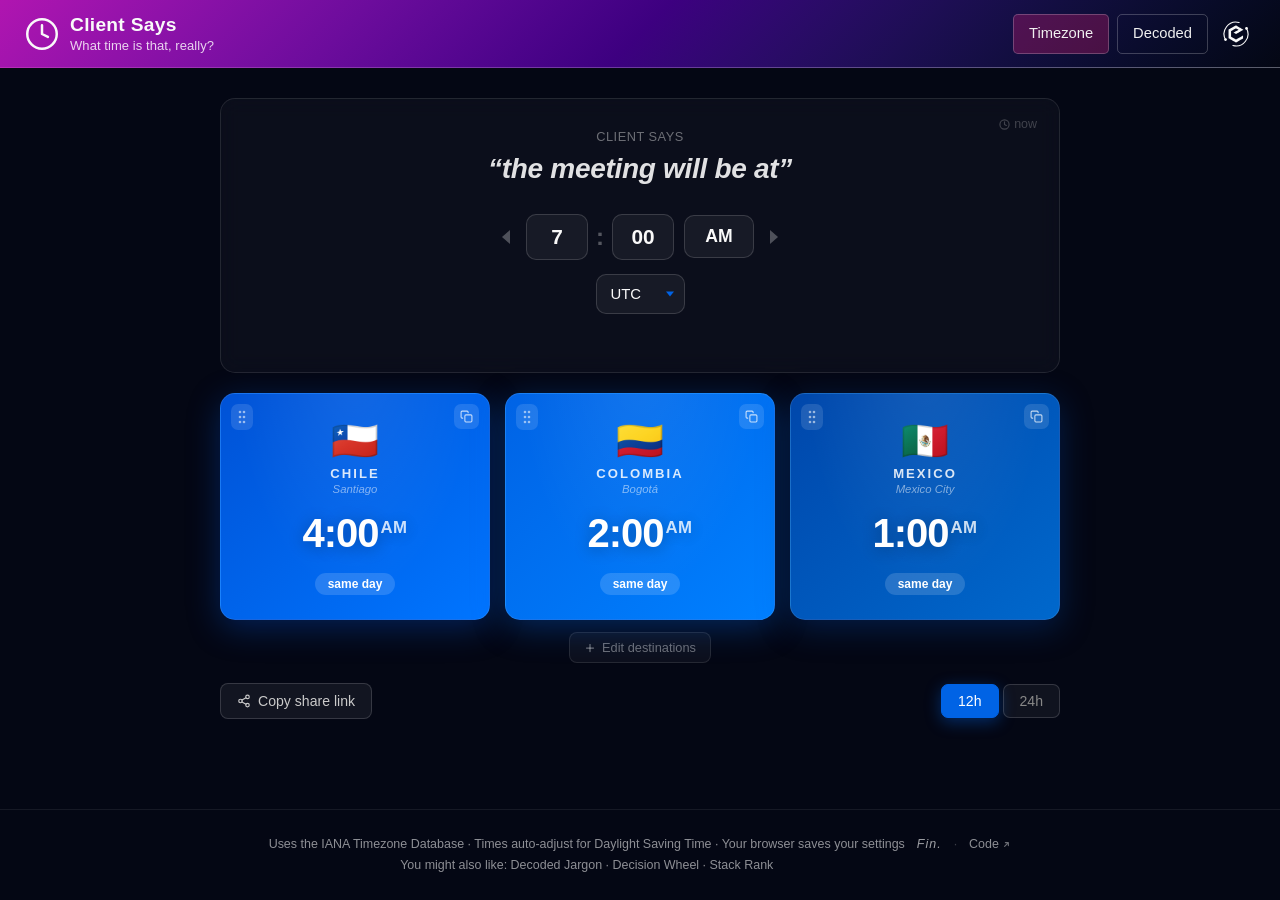
==== commit a54c1115: "chore(ui): re-stamp the hub home-control icon, and take the header kit's mark-colour fix The stamped" ====
--- a/index.html
+++ b/index.html
@@ -76,14 +76,13 @@
             <a href="jargon/" data-keep-mobile>Decoded</a>
         </nav>
         <a href="https://neorgon.com/" class="header-home" title="neorgon.com" aria-label="Neorgon home">
-        <svg class="nh-hub-icon" viewBox="0 0 24 24" fill="none" stroke="currentColor" stroke-width="1.5" stroke-linecap="round" stroke-linejoin="round" xmlns="http://www.w3.org/2000/svg" aria-hidden="true">
-          <circle cx="12" cy="12" r="4.4"/>
-          <ellipse cx="12" cy="12" rx="8.4" ry="3" transform="rotate(-18 12 12)"/>
+        <svg class="nh-hub-icon" viewBox="0 0 24 24" fill="none" xmlns="http://www.w3.org/2000/svg" aria-hidden="true">
+          <path d="M12 4.4 18.58 8.2 18.58 15.8 12 19.6 5.42 15.8 5.42 8.2Z" fill="currentColor" stroke="none"/>
           <g class="nh-orbit">
-            <path d="M17.5 4.2 14.2 2.7l.9 1.4-.6 1.1z" fill="currentColor" stroke="none"/>
-            <circle cx="12.6" cy="3" r=".7" fill="currentColor" stroke="none" opacity=".55"/>
-            <circle cx="11.1" cy="3.3" r=".55" fill="currentColor" stroke="none" opacity=".35"/>
-            <circle cx="9.8" cy="3.7" r=".4" fill="currentColor" stroke="none" opacity=".2"/>
+            <path d="M2.47 17.50 A11.0 11.0 0 0 1 14.85 1.37" fill="none" stroke="currentColor" stroke-width="1.05" stroke-linecap="round"/>
+            <path d="M21.53 6.50 A11.0 11.0 0 0 1 9.15 22.63" fill="none" stroke="currentColor" stroke-width="1.05" stroke-linecap="round"/>
+            <circle cx="21.71" cy="6.84" r="1.25" fill="currentColor"/>
+            <circle cx="2.29" cy="17.16" r="1.25" fill="currentColor"/>
           </g>
         </svg>
       </a>
--- a/css/neorgon-header.css
+++ b/css/neorgon-header.css
@@ -377,7 +377,7 @@
    be filtered, because it already inherits the header's own text colour and
    inverting it would undo exactly the thing it was swapped in to fix. */
 img.header-logo-img { filter: brightness(0) invert(1); }
-svg.header-logo-mark { fill: currentColor; width: auto; }
+svg.header-logo-mark { color: var(--header-text); fill: currentColor; width: auto; }
 /* A site that ships its own mark gets it as a mask over currentColor, so the
    glyph follows the header's text colour exactly as the inline svg does. An
    <img> could not: it paints its own pixels and ignores the cascade. */
@@ -387,6 +387,16 @@
      Pinning width to the desktop value gave a 36x28 box on a phone. */
   aspect-ratio: 1;
   width: auto;
+  /* Declared, not inherited. `background: currentColor` resolves against
+     whatever the ancestor set, and the logo is always inside an <a>: on a site
+     whose logo anchor carries no class, that ancestor is an unstyled link and
+     currentColor is the UA's #0000EE. The mark then paints link-blue, silently,
+     because nothing in the page is wrong enough to throw. Every fleet site
+     happens to wrap the logo in .header-title-link (which the kit gives
+     color: inherit), so this only surfaced when ops-console adopted the kit
+     with a bare <a>. Stating the colour here makes the mask independent of the
+     markup around it, which is the contract the rest of the kit already keeps. */
+  color: var(--header-text);
   background: currentColor;
   /* The image itself is set inline by header.js, derived from the manifest
      link, because a fleet site is served at its domain root and a kit showcase
@@ -661,15 +671,22 @@
   display: block;
 }
 
-/* ── Hub glyph: inclined planet + orbiting rocket ────────────────
-   .header-home now carries the kit's planet SVG (markup contract in
-   the README) — the one header link to neorgon.com, tooltip
-   "neorgon.com". Idle it is a still planet with the rocket parked;
-   on hover or keyboard focus the rocket does laps, smoke trailing.
+/* ── Hub glyph: the Energon mark at the centre of a galaxy ───────
+   .header-home is the one header link to neorgon.com, tooltip
+   "neorgon.com". The page stamps a placeholder SVG (markup contract
+   in the README) and upgradeHome() replaces it on init with the mark
+   at scale(0.72) inside a <g class="nh-orbit"> of two arcs and two
+   dots. Idle the whole thing is still; on hover or keyboard focus the
+   orbit group turns as one rigid body while the mark stays upright,
+   because a rotating letterform is unreadable.
    Stroked glyph, so it sizes with --header-icon, not the solid token. */
 .header-home svg.nh-hub-icon {
-  width: var(--header-icon, 22px);
-  height: var(--header-icon, 22px);
+  /* Deliberately larger than --header-icon: the galaxy's arms occupy the outer
+     ring, so at 22px the MARK fell to 14px against 18px for the neighbouring
+     control. 26px puts it back at 18px, measured, while the arms still land
+     inside the 40px box. */
+  width: var(--header-hub-icon, 26px);
+  height: var(--header-hub-icon, 26px);
 }
 .header-home .nh-orbit {
   transform-origin: 12px 12px; /* viewBox centre, for the legacy planet markup */
@@ -680,56 +697,11 @@
 }
 @keyframes nh-orbit-lap { to { transform: rotate(360deg); } }
 
-/* ── Inclined orbit: the satellite passes in front of the mark and behind it ──
-   Two dots on one elliptical path, each shown for its own half of the lap. The
-   far one is drawn before the mark in document order, so the mark occludes it;
-   that occlusion IS the depth, and it costs nothing but paint order.
-
-   offset-path rather than a rotate: a rotation can only trace a circle, and
-   squashing it into an ellipse with scaleY would squash the satellite too,
-   because the counter-scale would have to sit inside the rotation. Where
-   offset-path is unsupported the dots simply rest at their authored cx/cy,
-   which is a still icon rather than a broken one.
-
-   The semi-major axis is capped by the viewBox: an inline svg clips to it, so
-   10.2 plus the 1.35 radius leaves 11.55 of the 12 available. */
-.header-home .nh-sat {
-  offset-rotate: 0deg;
-  /* The rim separates the satellite from the mark when it crosses it: without
-     one, a currentColor dot over a currentColor mark merges into the
-     silhouette and reads as a stray pixel rather than a moon.
-     --header-bg-end is the right hook because the rim's job is to look like
-     the background, so it vanishes over open header and shows only as a gap
-     against the mark. Measured caveat: every skin shipped today redefines
-     --header-bg-start and --header-bg-mid but leaves --header-bg-end at
-     #040714, so this resolves to one dark value everywhere right now. A skin
-     that ends light gets the rim right for free, but only if it sets that
-     token; one that ends light without setting it would show a dark ring. */
-  stroke: var(--header-bg-end, #040714);
-  stroke-width: .8;
-}
-.header-home .nh-sat-back { opacity: 0; }
-/* On hover the mark takes the accent, and currentColor would carry the
-   satellite with it: a pink dot on a pink mark is a dot you cannot find. It
-   holds the header's text colour instead, so the moon stays legible against
-   whatever the mark has become. */
-.header-home:hover .nh-sat,
-.header-home:focus-visible .nh-sat { fill: var(--header-text); }
-.header-home:hover .nh-sat-front,
-.header-home:focus-visible .nh-sat-front {
-  animation: nh-sat-lap 2.6s linear infinite, nh-sat-near 2.6s steps(1, end) infinite;
-}
-.header-home:hover .nh-sat-back,
-.header-home:focus-visible .nh-sat-back {
-  animation: nh-sat-lap 2.6s linear infinite, nh-sat-far 2.6s steps(1, end) infinite;
-}
-.header-home:hover .nh-sat,
-.header-home:focus-visible .nh-sat {
-  offset-path: path("M20.31 10.40 A9.6 3.4 -30 1 1 3.69 20.00 A9.6 3.4 -30 1 1 20.31 10.40");
-}
-@keyframes nh-sat-lap  { from { offset-distance: 0%; } to { offset-distance: 100%; } }
-@keyframes nh-sat-near { 0% { opacity: 1; } 50% { opacity: 0; } }
-@keyframes nh-sat-far  { 0% { opacity: 0; } 50% { opacity: 1; } }
+/* The galaxy turns as one rigid body on hover, so a plain rotate does it.
+   This replaced an offset-path satellite on an inclined ellipse: that needed a
+   front/back pair kept in sync and a semi-major axis capped so the dot did not
+   clip the viewBox, and none of it is needed once the arms sit outside the
+   mark instead of crossing it. */
 
 /* ── Overflow toggle (⋯) — injected by header.js ─────────────── */
 .header-overflow { position: relative; display: flex; }
@@ -933,9 +905,7 @@
   .header-logo-img:hover,
   .header-title-link:hover .header-logo-img { transform: none; }
   .header-home:hover .nh-orbit,
-  .header-home:focus-visible .nh-orbit,
-  .header-home:hover .nh-sat,
-  .header-home:focus-visible .nh-sat { animation: none; }
+  .header-home:focus-visible .nh-orbit { animation: none; }
   .header-menu.open { animation: none; }
   .header-overflow-toggle:active,
   .header-theme-toggle:active,
--- a/css/neorgon-footer.css
+++ b/css/neorgon-footer.css
@@ -533,3 +533,9 @@
     word-break: break-all;
   }
 }
+
+/* The outbound arrow on a footer link. Sized in em so it tracks the label at
+   whatever size a site's footer runs, and nudged up off the baseline because a
+   45-degree arrow reads low when it is optically centred. */
+.neo-footer-out { display: inline-block; vertical-align: -0.05em; margin-left: 0.28em; width: 0.72em; height: 0.72em; opacity: 0.75; }
+.neo-footer a:hover .neo-footer-out, .neo-footer a:focus-visible .neo-footer-out { opacity: 1; }
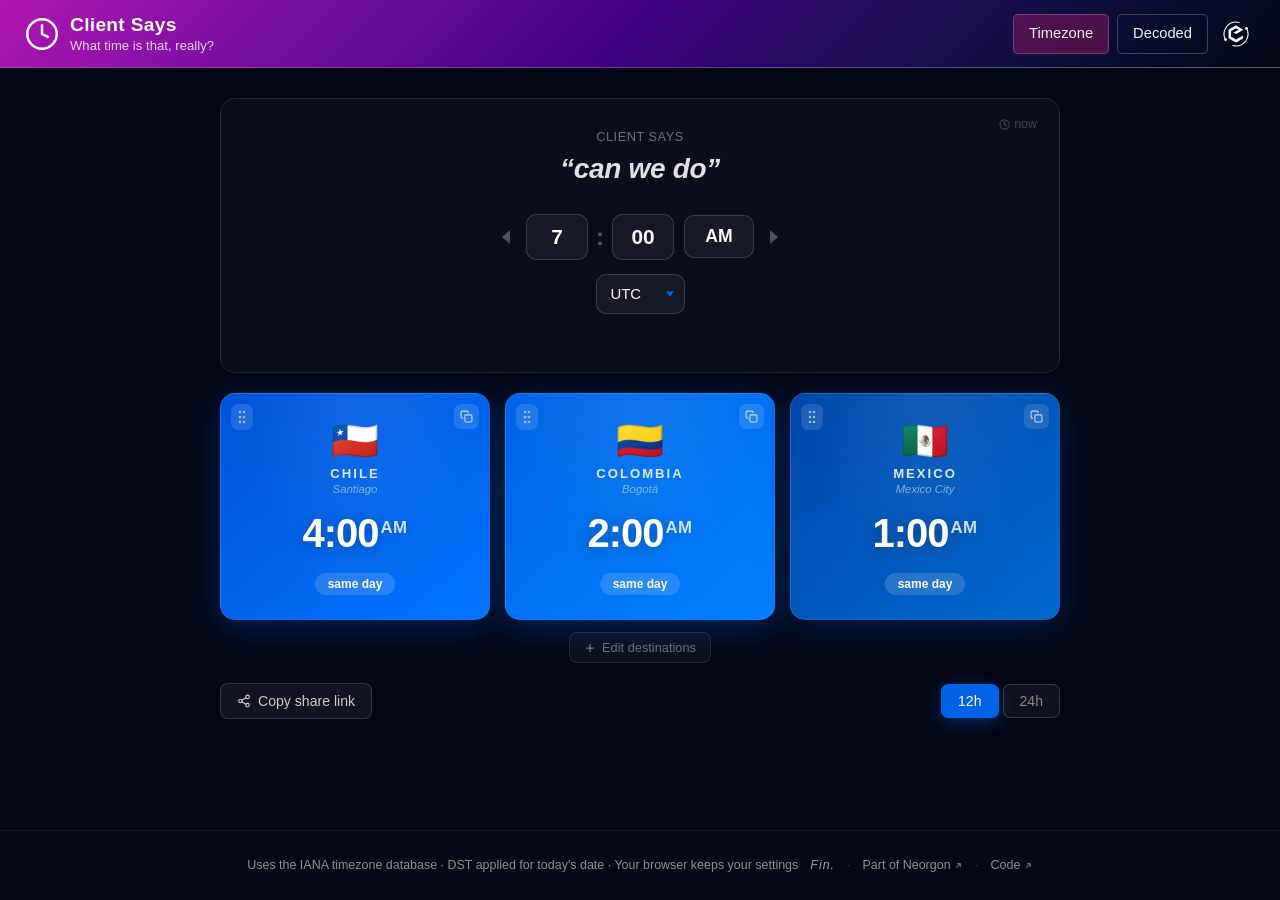
==== commit 495d40d4: "docs(copy): say what the converter does, in the fleet's voice Every claim now matches the code: dest" ====
--- a/index.html
+++ b/index.html
@@ -13,15 +13,15 @@
   <meta name="referrer" content="strict-origin-when-cross-origin">
   <meta http-equiv="X-Content-Type-Options" content="nosniff">
     <title>Client Says | Timezone Converter</title>
-    <meta name="description" content="Type the time your client mentioned and get it in your timezone instantly. DST-aware, shareable links, no install needed">
+    <meta name="description" content="Type the time a client mentioned and see it in the timezones you work with. DST applied for today, shareable link, no install">
     <meta property="og:title" content="Client Says: Timezone Converter">
-    <meta property="og:description" content="Type the time your client said, get it in your timezone instantly. DST-aware, no install">
+    <meta property="og:description" content="Type the time a client said, see it where your team is. DST for today's date, no install">
     <meta property="og:type" content="website">
     <meta property="og:url" content="https://clientsays.neorgon.com/">
     <meta property="og:site_name" content="Neorgon">
     <meta name="twitter:card" content="summary_large_image">
     <meta name="twitter:title" content="Client Says: Timezone Converter">
-    <meta name="twitter:description" content="Type the time your client said, get it in your timezone instantly. DST-aware, no install">
+    <meta name="twitter:description" content="Type the time a client said, see it where your team is. DST for today's date, no install">
     <meta name="twitter:image" content="https://clientsays.neorgon.com/og-preview.jpg">
     <meta name="robots" content="index, follow">
     <link rel="canonical" href="https://clientsays.neorgon.com/">
@@ -44,8 +44,8 @@
 {
   "@context": "https://schema.org",
   "@type": "WebApplication",
-  "name": "Client Says — Timezone Converter",
-  "description": "Type the time your client mentioned and instantly convert it to Chile, Colombia, and Mexico. DST-aware, no install",
+  "name": "Client Says | Timezone Converter",
+  "description": "Type the time a client mentioned and see it in the destinations you pick, Chile, Colombia and Mexico by default. DST applied for today's date, no install",
   "url": "https://clientsays.neorgon.com/",
   "applicationCategory": "UtilitiesApplication",
   "operatingSystem": "Any",
@@ -222,8 +222,7 @@
 </main><!-- /container -->
 
   <footer class="neo-footer" data-footer-mode="minimal">
-    <p>Uses the IANA Timezone Database &middot; Times auto-adjust for Daylight Saving Time &middot; Your browser saves your settings</p>
-    <p>You might also like: <a href="https://clientsays.neorgon.com/jargon/">Decoded Jargon</a> &middot; <a href="https://decisionwheel.neorgon.com/">Decision Wheel</a> &middot; <a href="https://stackrank.neorgon.com/">Stack Rank</a></p>
+    <p>Uses the IANA timezone database &middot; DST applied for today's date &middot; Your browser keeps your settings</p>
   </footer>
 
 <script type="module" src="js/app.js"></script>
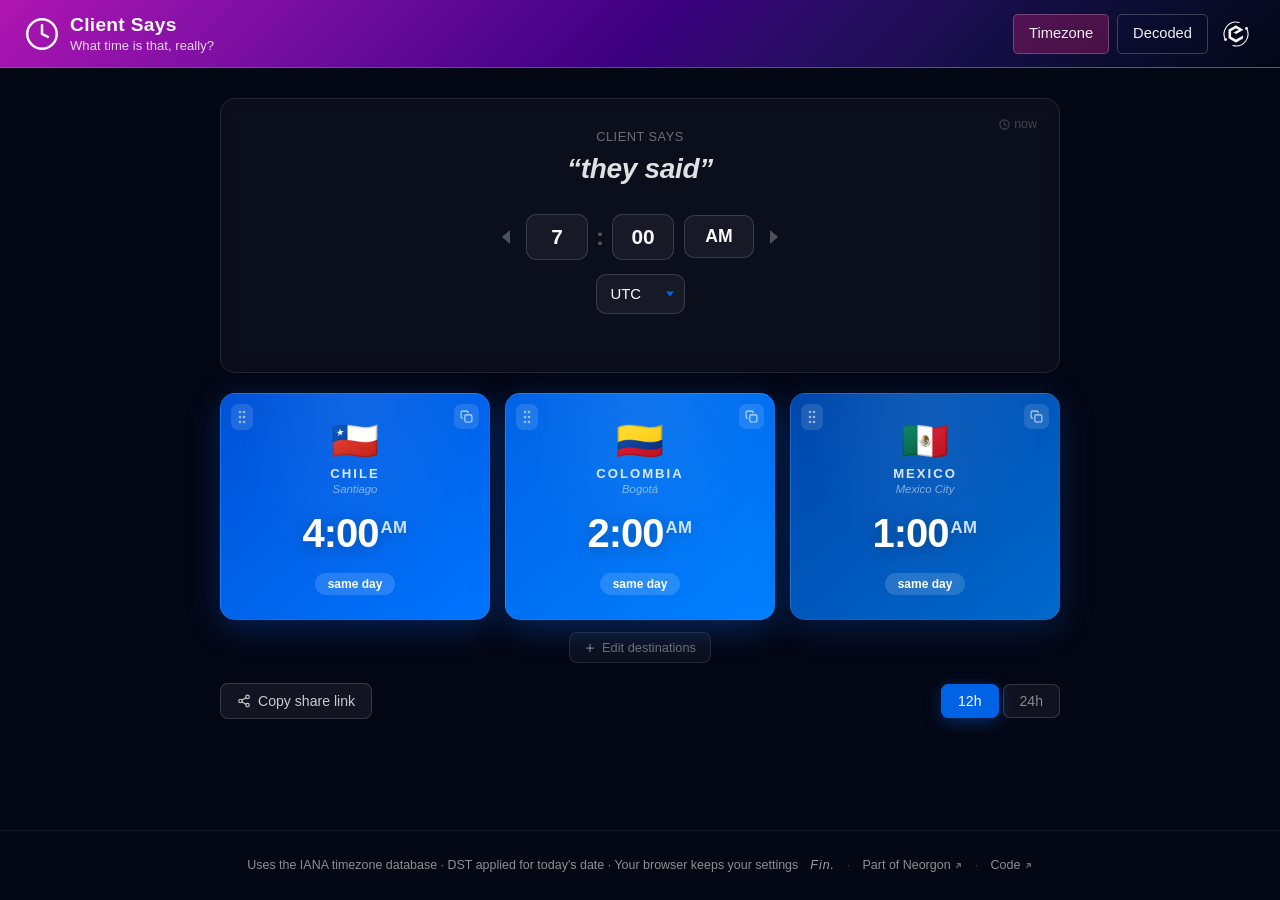
==== commit 63b1b6d4: "chore(csp): Drop meta tags that browsers ignore X-Content-Type-Options and frame-ancestors do nothin" ====
--- a/index.html
+++ b/index.html
@@ -11,7 +11,6 @@
     <link rel="manifest" href="/site.webmanifest">
     <meta name="neo-mark" content="on">
   <meta name="referrer" content="strict-origin-when-cross-origin">
-  <meta http-equiv="X-Content-Type-Options" content="nosniff">
     <title>Client Says | Timezone Converter</title>
     <meta name="description" content="Type the time a client mentioned and see it in the timezones you work with. DST applied for today, shareable link, no install">
     <meta property="og:title" content="Client Says: Timezone Converter">
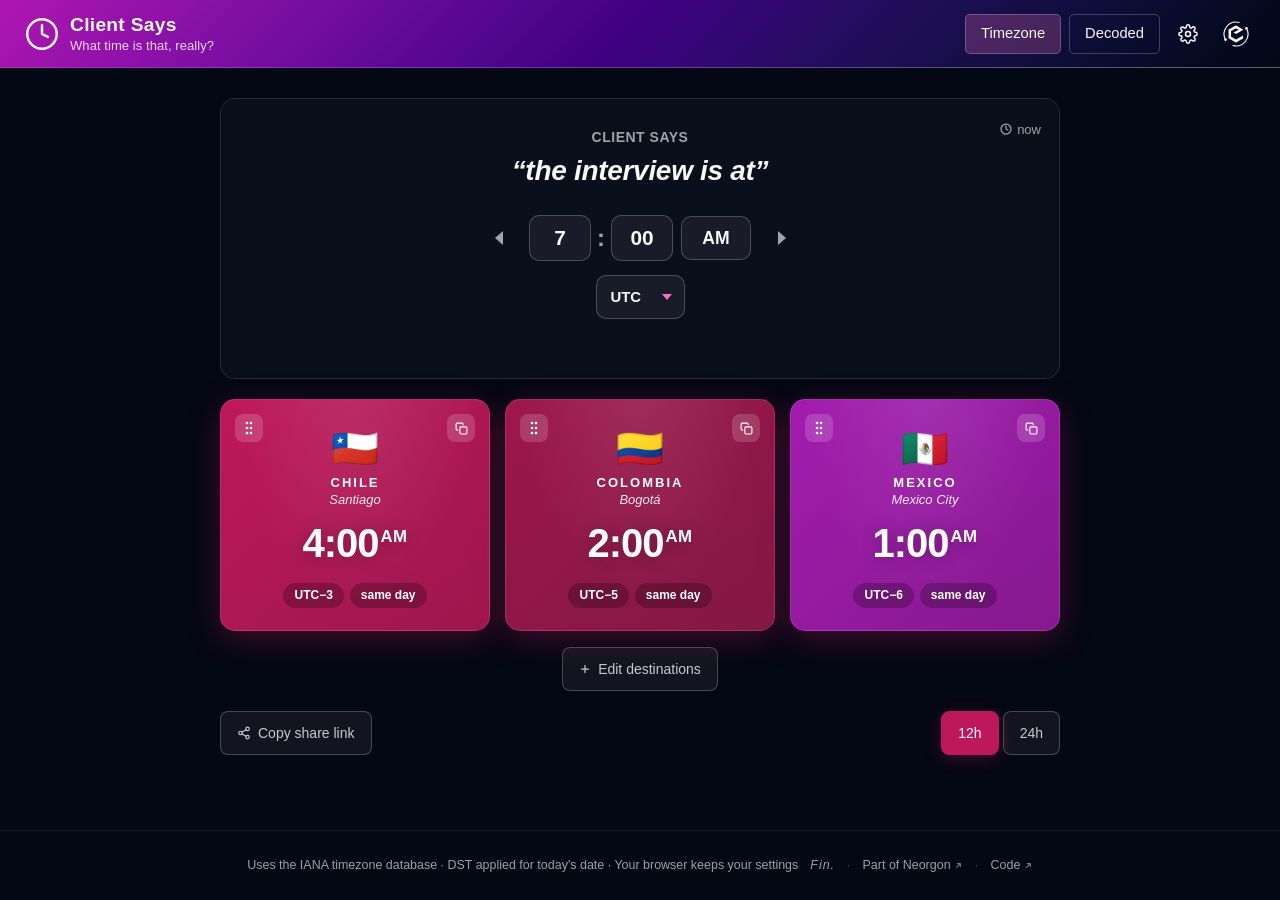
==== commit b8c5bd5e: "feat(workspace): your settings and your team's zones; one pink accent, 44px controls Adopts the Neor" ====
--- a/index.html
+++ b/index.html
@@ -2,7 +2,7 @@
 <html lang="en">
 <head>
     <meta charset="UTF-8">
-    <meta http-equiv="Content-Security-Policy" content="default-src 'self'; script-src 'self' 'unsafe-inline' https://gc.zgo.at https://static.cloudflareinsights.com; style-src 'self' 'unsafe-inline' https://cdn.neorgon.org; img-src 'self' data: blob: https://cdn.neorgon.org https://neorgon.goatcounter.com; connect-src 'self' https://neorgon.goatcounter.com https://cloudflareinsights.com">
+    <meta http-equiv="Content-Security-Policy" content="default-src 'self'; script-src 'self' 'unsafe-inline' https://gc.zgo.at https://static.cloudflareinsights.com; style-src 'self' 'unsafe-inline' https://cdn.neorgon.org; img-src 'self' data: blob: https://cdn.neorgon.org https://neorgon.goatcounter.com; connect-src 'self' https://neorgon.goatcounter.com https://cloudflareinsights.com; frame-src https://neorgon.com http://localhost:8800">
     <meta name="viewport" content="width=device-width, initial-scale=1.0">
     <link rel="icon" type="image/svg+xml" href="/favicon.svg">
     <link rel="icon" type="image/x-icon" href="/favicon.ico" sizes="16x16 32x32 48x48">
@@ -31,6 +31,7 @@
     <meta property="og:image:height" content="630">
     <link rel="stylesheet" href="https://cdn.neorgon.org/v1.0.0/styles/base.css">
     <link rel="stylesheet" href="css/style.css">
+    <link rel="stylesheet" href="css/neorgon-workspace.css">
   <!-- Neorgon Header Kit (vendored; ?header=live swaps CSS to CDN) -->
   <script>(function(){var m=location.search.match(/[?&]theme=([\w-]+)/)||document.cookie.match(/(?:^|;\s*)neo_theme=([\w-]+)/);if(m&&m[1]!=='default')document.documentElement.dataset.theme=decodeURIComponent(m[1]);})();</script>
   <link rel="stylesheet" href="css/neorgon-header.css">
@@ -103,38 +104,38 @@
             <!-- Row 1: hour : minute AM/PM -->
             <div class="time-group">
                 <button type="button" class="step-btn" id="btn-hour-down" aria-label="Decrease hour">
-                    <svg width="9" height="14" viewBox="0 0 9 14" fill="currentColor"><polygon points="8,0 8,14 0,7"/></svg>
+                    <svg width="9" height="14" viewBox="0 0 9 14" fill="currentColor" aria-hidden="true"><polygon points="8,0 8,14 0,7"/></svg>
                 </button>
                 <input type="text" id="inp-hour" class="time-input"
                        maxlength="2" inputmode="numeric"
                        placeholder="12" aria-label="Hour">
-                <span class="time-colon">:</span>
+                <span class="time-colon" aria-hidden="true">:</span>
                 <input type="text" id="inp-min" class="time-input"
                        maxlength="2" inputmode="numeric"
                        placeholder="00" aria-label="Minute">
                 <button type="button" id="inp-ampm" class="ampm-toggle"
                         aria-label="Toggle AM or PM">PM</button>
                 <button type="button" class="step-btn" id="btn-hour-up" aria-label="Increase hour">
-                    <svg width="9" height="14" viewBox="0 0 9 14" fill="currentColor"><polygon points="1,0 1,14 9,7"/></svg>
+                    <svg width="9" height="14" viewBox="0 0 9 14" fill="currentColor" aria-hidden="true"><polygon points="1,0 1,14 9,7"/></svg>
                 </button>
             </div>
 
             <!-- Row 2: timezone -->
-            <div class="tz-combobox" id="tz-combobox"
-                 role="combobox" aria-haspopup="listbox" aria-expanded="false">
+            <div class="tz-combobox" id="tz-combobox">
                 <div class="tz-combobox-inner">
                     <input class="tz-input" id="tz-input" type="text"
+                           role="combobox" aria-controls="tz-dropdown" aria-expanded="false" aria-autocomplete="list"
                            autocomplete="off" spellcheck="false"
-                           aria-label="Timezone: type to search"
+                           aria-label="The client's time zone: type to search"
                            placeholder="Search timezone…">
                     <span id="tz-sizer" aria-hidden="true"></span>
                 </div>
-                <div class="tz-dropdown" id="tz-dropdown" role="listbox"></div>
-            </div>
-        </div>
-
-        <button class="now-btn" id="btn-now" title="Set to current local time">
-            <svg width="11" height="11" viewBox="0 0 24 24" fill="none"
+                <div class="tz-dropdown" id="tz-dropdown" role="listbox" aria-label="Time zones"></div>
+            </div>
+        </div>
+
+        <button type="button" class="now-btn" id="btn-now" title="Set to the current time on this device">
+            <svg width="12" height="12" viewBox="0 0 24 24" fill="none" aria-hidden="true"
                  stroke="currentColor" stroke-width="2.5"
                  stroke-linecap="round" stroke-linejoin="round">
                 <circle cx="12" cy="12" r="10"/>
@@ -143,7 +144,7 @@
             now
         </button>
         <div class="sentence-meta">
-            <div class="saved-indicator" id="saved-indicator">
+            <div class="saved-indicator" id="saved-indicator" aria-hidden="true">
                 <svg width="12" height="12" viewBox="0 0 24 24" fill="none"
                      stroke="currentColor" stroke-width="3"
                      stroke-linecap="round" stroke-linejoin="round">
@@ -159,7 +160,7 @@
 
     <!-- ── Destinations bar ─────────────────────────────────────────────── -->
     <div class="destinations-bar">
-        <button class="add-dest-btn" id="btn-add-destinations" aria-label="Edit destinations">
+        <button type="button" class="add-dest-btn" id="btn-add-destinations" aria-haspopup="dialog">
             <svg width="12" height="12" viewBox="0 0 24 24" fill="none"
                  stroke="currentColor" stroke-width="2.5"
                  stroke-linecap="round" stroke-linejoin="round">
@@ -170,14 +171,17 @@
         </button>
     </div>
 
-    <!-- ── Country picker modal ──────────────────────────────────────────── -->
-    <div class="picker-overlay" id="country-picker-modal" role="dialog" aria-modal="true" aria-label="Edit destinations">
+    <!-- What adding a team's zones did; filled by team.js with text only -->
+    <div class="team-note" id="team-note" role="status"></div>
+
+    <!-- ── Destination picker (native dialog: out of the tab order while closed) ── -->
+    <dialog class="picker-dialog" id="country-picker-modal" aria-labelledby="picker-title">
         <div class="picker-panel">
             <div class="picker-header">
-                <span class="picker-title">Destinations</span>
-                <button class="picker-close" id="picker-close" aria-label="Close">
+                <h2 class="picker-title" id="picker-title">Destinations</h2>
+                <button type="button" class="picker-close" id="picker-close" aria-label="Close destinations">
                     <svg width="14" height="14" viewBox="0 0 24 24" fill="none"
-                         stroke="currentColor" stroke-width="2.5"
+                         stroke="currentColor" stroke-width="2.5" aria-hidden="true"
                          stroke-linecap="round" stroke-linejoin="round">
                         <line x1="18" y1="6" x2="6" y2="18"/>
                         <line x1="6" y1="6" x2="18" y2="18"/>
@@ -185,20 +189,21 @@
                 </button>
             </div>
             <div class="picker-search-wrap">
-                <svg class="picker-search-icon" width="13" height="13" viewBox="0 0 24 24" fill="none"
+                <svg class="picker-search-icon" width="13" height="13" viewBox="0 0 24 24" fill="none" aria-hidden="true"
                      stroke="currentColor" stroke-width="2.5" stroke-linecap="round" stroke-linejoin="round">
                     <circle cx="11" cy="11" r="8"/><line x1="21" y1="21" x2="16.65" y2="16.65"/>
                 </svg>
-                <input id="picker-search" type="search" class="picker-search-input"
+                <input id="picker-search" type="search" class="picker-search-input" aria-label="Search destinations"
                        placeholder="Search country, city, flag, timezone…" autocomplete="off" spellcheck="false">
             </div>
+            <p class="picker-hint">Pick at least one. Your choice stays in this browser.</p>
             <div class="picker-list" id="picker-list"></div>
         </div>
-    </div>
+    </dialog>
 
     <!-- ── Actions bar ──────────────────────────────────────────────────── -->
     <div class="actions-bar">
-        <button class="share-btn" id="btn-share">
+        <button type="button" class="share-btn" id="btn-share">
             <svg width="14" height="14" viewBox="0 0 24 24" fill="none"
                  stroke="currentColor" stroke-width="2"
                  stroke-linecap="round" stroke-linejoin="round">
@@ -212,8 +217,8 @@
         </button>
 
         <div class="toggle-group" role="group" aria-label="Time format">
-            <button class="toggle-btn active" id="btn-12h" data-fmt="12" aria-pressed="true">12h</button>
-            <button class="toggle-btn"        id="btn-24h" data-fmt="24" aria-pressed="false">24h</button>
+            <button type="button" class="toggle-btn active" id="btn-12h" data-fmt="12" aria-pressed="true">12h</button>
+            <button type="button" class="toggle-btn"        id="btn-24h" data-fmt="24" aria-pressed="false">24h</button>
         </div>
     </div>
 
--- a/css/style.css
+++ b/css/style.css
@@ -1,18 +1,24 @@
-/* ── Reset & base ─────────────────────────────────────────────────── */
+/* ── Client Says: the converter's styles ───────────────────────────
+   One accent family (the hub card's pink) on the fleet tokens from
+   cdn.neorgon.org base.css. Colours appear once, here in :root; rules
+   below read tokens only. Reading text is 12px or larger, and every
+   control is at least 44px on each side where it is tapped. */
+
 *, *::before, *::after { margin: 0; padding: 0; box-sizing: border-box; }
 
 :root {
+    /* Fleet tokens (base.css), restated so the page holds without the CDN */
     --bg: #040714;
     --surface-1: rgba(255,255,255,.03);
     --surface-2: rgba(255,255,255,.06);
+    --surface-3: rgba(255,255,255,.1);
+    --surface-raised: #120c1c;
     --border-subtle: rgba(255,255,255,.07);
-    --border: rgba(255,255,255,.1);
+    --border: rgba(255,255,255,.12);
     --border-strong: rgba(255,255,255,.22);
     --text-primary: #f9f9f9;
     --text-secondary: #cacaca;
-    --text-muted: rgba(255,255,255,.55);
-    --accent: #f472b6;
-    --accent-bright: #f9a8d4;
+    --text-muted: rgba(255,255,255,.62);
     --font: 'Avenir Next', -apple-system, BlinkMacSystemFont, 'Segoe UI', Roboto, Oxygen, Ubuntu, Cantarell, sans-serif;
     --text-xs:   0.75rem;
     --text-sm:   0.875rem;
@@ -32,449 +38,426 @@
     --ease-snap: cubic-bezier(0.34, 1.56, 0.64, 1);
     --dur-fast: 120ms;
     --dur: 200ms;
+    --tap: 44px;
+
+    /* The accent family: Client Says' pink, from light to deep */
+    --accent: #f472b6;          /* lines, focus, highlights on the dark ground */
+    --accent-bright: #f9a8d4;   /* text and icons in the accent */
+    --accent-strong: #be185d;   /* filled controls; white text at 6:1 */
+    --accent-deep: #831843;
+    --accent-wash: rgba(244,114,182,.12);
+    --accent-wash-strong: rgba(244,114,182,.24);
+    --accent-line: rgba(244,114,182,.5);
+    --on-accent: #ffffff;
+
+    /* Result cards: four tones of the same family, each a gradient white reads on */
+    --tone-0: linear-gradient(140deg, #be185d 0%, #9d174d 100%);
+    --tone-1: linear-gradient(140deg, #9d174d 0%, #831843 100%);
+    --tone-2: linear-gradient(140deg, #a21caf 0%, #86198f 100%);
+    --tone-3: linear-gradient(140deg, #831843 0%, #5b1031 100%);
+    --tone-glow: rgba(190,24,93,.32);
+
+    --next-day: #fde68a;
+    --prev-day: #fecdd3;
+    --ok: #86efac;
+    --danger: #fca5a5;
+    --danger-line: rgba(252,165,165,.6);
 }
 
 body {
-    font-family: 'Avenir Next', -apple-system, BlinkMacSystemFont,
-                 'Segoe UI', Roboto, Oxygen, Ubuntu, Cantarell, sans-serif;
-    background: #040714;
+    font-family: var(--font);
+    background: var(--bg);
     min-height: 100vh;
-    color: #f9f9f9;
+    color: var(--text-primary);
     display: flex; flex-direction: column;
 }
-.container { flex: 1; width: 100%; }
-
-/* Header layout is owned by the Neorgon Header Kit; nav link colors stay site-owned */
+
+/* Header layout is owned by the Neorgon Header Kit; nav link colours stay site-owned */
 nav a {
-    color: #f0f0f0; text-decoration: none; padding: 7px 15px;
-    border-radius: 5px; transition: all .2s; font-size: .92em; font-weight: 500;
-}
-nav a:hover  { background: rgba(233, 30, 120, 0.14); }
-nav a.active { background: rgba(233, 30, 120, 0.28); }
+    color: var(--text-primary); text-decoration: none; padding: 7px 15px;
+    border-radius: 5px; transition: background var(--dur); font-size: .92em; font-weight: 500;
+}
+nav a:hover  { background: var(--accent-wash); }
+nav a.active { background: var(--accent-wash-strong); }
 
 /* ── Layout ───────────────────────────────────────────────────────── */
-.container { max-width: 900px; margin: 0 auto; padding: 30px; }
+.container { flex: 1; width: 100%; max-width: 900px; margin: 0 auto; padding: 30px; }
 
 .card {
-    background: rgba(255,255,255,.03);
-    border: 1px solid rgba(255,255,255,.1);
-    border-radius: 15px; padding: 30px; margin-bottom: 20px;
+    background: var(--surface-1);
+    border: 1px solid var(--border);
+    border-radius: var(--radius-lg); padding: 30px; margin-bottom: 20px;
     backdrop-filter: blur(10px);
 }
-/* Lift input card above result cards so the dropdown isn't clipped by
+/* Lift the input card above the result cards so the dropdown is not clipped by
    later stacking contexts created by backdrop-filter / transforms */
 #card-input { position: relative; z-index: 10; }
 
 /* ── "Client says" header ─────────────────────────────────────────── */
 .cs-header  { margin-bottom: 28px; line-height: 1.2; text-align: center; }
-.cs-label   { display: block; font-size: 0.8em; font-weight: 500; color: rgba(255,255,255,.4); letter-spacing: .5px; text-transform: uppercase; margin-bottom: 8px; }
-.cs-quote   { font-size: 1.75em; color: rgba(255,255,255,.88); font-style: italic; font-weight: 600; letter-spacing: -.3px; }
-
-/* ── Input area — stacked and centred ────────────────────────────── */
-.sentence-row {
-    display: flex; flex-direction: column;
-    align-items: center; gap: 14px;
-}
-/* Hour : Minute AM/PM on one row */
-.time-group {
-    display: flex; align-items: center; gap: 10px;
-}
-.time-colon { font-size: 1.5em; font-weight: 700; color: rgba(255,255,255,.3); margin: 0 -2px; }
+.cs-label   { display: block; font-size: var(--text-sm); font-weight: 600; color: var(--text-muted); letter-spacing: .5px; text-transform: uppercase; margin-bottom: 8px; }
+.cs-quote   { font-size: 1.75em; color: var(--text-primary); font-style: italic; font-weight: 600; letter-spacing: -.3px; }
+
+/* ── Input area: stacked and centred ─────────────────────────────── */
+.sentence-row { display: flex; flex-direction: column; align-items: center; gap: 14px; }
+.time-group { display: flex; align-items: center; gap: 8px; }
+.time-colon { font-size: 1.5em; font-weight: 700; color: var(--text-muted); margin: 0 -2px; }
+
+/* Shared look for the page's inputs and buttons */
+.time-input, .ampm-toggle, .tz-input {
+    background: var(--surface-2);
+    border: 1.5px solid var(--border-strong);
+    border-radius: var(--radius); color: var(--text-primary);
+    font-family: inherit; font-weight: 700; outline: none;
+    min-height: var(--tap);
+    transition: border-color var(--dur), background var(--dur), box-shadow var(--dur);
+}
+.time-input:hover, .ampm-toggle:hover, .tz-input:hover { border-color: var(--accent-line); background: var(--accent-wash); }
+.time-input:focus, .ampm-toggle:focus, .tz-input:focus {
+    border-color: var(--accent); background: var(--accent-wash);
+    box-shadow: 0 0 0 3px var(--accent-wash-strong);
+}
 
 /* ── Hour stepper arrows ──────────────────────────────────────────── */
 .step-btn {
-    background: none; border: none; cursor: pointer; padding: 8px 5px;
-    color: rgba(255,255,255,.28); display: flex; align-items: center;
-    transition: color .15s, transform .1s; border-radius: 6px;
-}
-.step-btn:hover  { color: #4b8eff; }
-.step-btn:active { transform: scale(.85); }
+    background: none; border: none; cursor: pointer;
+    min-width: var(--tap); min-height: var(--tap);
+    color: var(--text-muted); display: inline-flex; align-items: center; justify-content: center;
+    transition: color var(--dur-fast), transform .1s; border-radius: var(--radius-sm);
+}
+.step-btn:hover  { color: var(--accent-bright); background: var(--accent-wash); }
+.step-btn:active { transform: scale(.9); }
 
 /* ── Writable time inputs ─────────────────────────────────────────── */
 .time-input {
-    background: rgba(255,255,255,.05);
-    border: 1.5px solid rgba(255,255,255,.15);
-    border-radius: 10px; color: #f9f9f9;
     padding: 10px 6px; font-size: 1.3em;
-    font-family: inherit; font-weight: 700;
-    text-align: center; width: 62px; outline: none;
-    caret-color: #0063e5;
-    transition: border-color .2s, background .2s, box-shadow .2s;
-}
-.time-input:hover   { border-color: rgba(0,99,229,.6); background: rgba(0,99,229,.07); }
-.time-input:focus   { border-color: #0063e5; background: rgba(0,99,229,.1); box-shadow: 0 0 0 3px rgba(0,99,229,.2); }
-.time-input.invalid { border-color: rgba(255,80,80,.55); box-shadow: 0 0 0 3px rgba(255,80,80,.15); }
+    text-align: center; width: 62px;
+    caret-color: var(--accent);
+}
+.time-input.invalid { border-color: var(--danger-line); box-shadow: 0 0 0 3px rgba(252,165,165,.15); }
 
 /* ── AM/PM toggle ─────────────────────────────────────────────────── */
 .ampm-toggle {
-    background: rgba(255,255,255,.05);
-    border: 1.5px solid rgba(255,255,255,.15);
-    border-radius: 10px; color: #f9f9f9;
     padding: 10px 14px; font-size: 1.1em;
-    font-family: inherit; font-weight: 700;
-    cursor: pointer; outline: none; min-width: 70px;
-    transition: all .2s; user-select: none;
-}
-.ampm-toggle:hover  { border-color: rgba(0,99,229,.6); background: rgba(0,99,229,.1); }
-.ampm-toggle:focus  { border-color: #0063e5; box-shadow: 0 0 0 3px rgba(0,99,229,.2); }
+    cursor: pointer; min-width: 70px; user-select: none;
+}
 .ampm-toggle:active { transform: scale(.97); }
 
-/* ── TZ Combobox ──────────────────────────────────────────────────── */
+/* ── Time zone combobox ───────────────────────────────────────────── */
 .tz-combobox { position: relative; display: inline-block; width: auto; max-width: min(360px, 100%); }
 .tz-combobox.open { width: min(360px, 100%); }
 .tz-combobox.open .tz-input { width: 100%; }
 
 .tz-combobox-inner { position: relative; }
 .tz-combobox-inner::after {
-    content: ''; position: absolute; right: 11px; top: 50%;
+    content: ''; position: absolute; right: 13px; top: 50%;
     transform: translateY(-50%);
-    border-left: 4px solid transparent; border-right: 4px solid transparent;
-    border-top: 5px solid #0063e5; pointer-events: none;
-    transition: transform .2s;
-}
-.tz-combobox.open .tz-combobox-inner::after {
-    transform: translateY(-50%) rotate(180deg);
-}
-
-/* Hidden span used to measure abbreviation width for input auto-sizing */
+    border-left: 5px solid transparent; border-right: 5px solid transparent;
+    border-top: 6px solid var(--accent); pointer-events: none;
+    transition: transform var(--dur);
+}
+.tz-combobox.open .tz-combobox-inner::after { transform: translateY(-50%) rotate(180deg); }
+
+/* Hidden span used to measure the abbreviation for input auto-sizing */
 #tz-sizer {
     position: absolute; visibility: hidden; white-space: pre; pointer-events: none;
-    font-family: inherit; font-size: .93em; font-weight: 500; padding: 0;
+    font-family: inherit; font-size: .93em; font-weight: 600; padding: 0;
 }
 
 .tz-input {
     min-width: 60px;
-    background: rgba(255,255,255,.05);
-    border: 1.5px solid rgba(255,255,255,.15);
-    border-radius: 10px; color: #f9f9f9;
     padding: 11px 36px 11px 14px;
-    font-size: .93em; font-family: inherit; font-weight: 500;
-    cursor: pointer; outline: none;
-    transition: border-color .2s, background .2s, box-shadow .2s;
+    font-size: .93em; font-weight: 600;
+    cursor: pointer;
     white-space: nowrap; overflow: hidden; text-overflow: ellipsis;
 }
-.tz-input::placeholder { color: #555; }
-.tz-input:hover { border-color: rgba(0,99,229,.6); background: rgba(0,99,229,.07); }
-.tz-input:focus {
-    border-color: #0063e5; background: rgba(0,99,229,.1);
-    box-shadow: 0 0 0 3px rgba(0,99,229,.2); cursor: text;
-}
-
-/* Dropdown list */
+.tz-input::placeholder { color: var(--text-muted); }
+.tz-input:focus { cursor: text; }
+
 .tz-dropdown {
     position: absolute; top: calc(100% + 6px); left: 0;
     width: max(100%, 370px);
-    background: #0d1225;
-    border: 1.5px solid rgba(0,99,229,.5);
-    border-radius: 12px; max-height: 280px; overflow-y: auto;
+    background: var(--surface-raised);
+    border: 1.5px solid var(--accent-line);
+    border-radius: 12px; max-height: 300px; overflow-y: auto;
     z-index: 1000; display: none;
     box-shadow: 0 12px 40px rgba(0,0,0,.65);
-    scrollbar-width: thin; scrollbar-color: #0063e5 rgba(255,255,255,.04);
-}
-.tz-dropdown::-webkit-scrollbar       { width: 5px; }
-.tz-dropdown::-webkit-scrollbar-track { background: rgba(255,255,255,.03); border-radius: 3px; }
-.tz-dropdown::-webkit-scrollbar-thumb { background: #0063e5; border-radius: 3px; }
+    scrollbar-width: thin; scrollbar-color: var(--accent-strong) transparent;
+}
 
 .tz-group-header {
-    padding: 10px 14px 4px; font-size: .69em; text-transform: uppercase;
-    letter-spacing: 1.5px; color: #555; font-weight: 700;
-    border-top: 1px solid rgba(255,255,255,.05);
-    position: sticky; top: 0; background: #0d1225; z-index: 1;
+    padding: 10px 14px 4px; font-size: var(--text-xs); text-transform: uppercase;
+    letter-spacing: 1.2px; color: var(--text-muted); font-weight: 700;
+    border-top: 1px solid var(--border-subtle);
+    position: sticky; top: 0; background: var(--surface-raised); z-index: 1;
 }
 .tz-group-header:first-child { border-top: none; }
 
 .tz-option {
-    padding: 9px 14px; cursor: pointer;
-    display: flex; align-items: baseline; gap: 10px;
+    padding: 10px 14px; min-height: var(--tap); cursor: pointer;
+    display: flex; align-items: center; gap: 10px;
     transition: background .1s;
 }
 .tz-option:hover,
-.tz-option.active        { background: rgba(0,99,229,.18); }
-.tz-option.is-selected   { background: rgba(0,99,229,.12); }
-.tz-option.active.is-selected { background: rgba(0,99,229,.28); }
-
-.tz-abbr {
-    font-size: .8em; font-weight: 700; color: #4b8eff;
-    min-width: 42px; letter-spacing: .5px; flex-shrink: 0;
-}
-.tz-label { font-size: .83em; color: #cacaca; line-height: 1.4; flex: 1; }
-.tz-label mark, .tz-abbr mark {
-    background: rgba(0,99,229,.45); color: #fff;
-    border-radius: 2px; padding: 0 1px;
-}
-.tz-no-results { padding: 20px; text-align: center; color: #555; font-size: .9em; }
-
-/* ── Row below sentence ───────────────────────────────────────────── */
-.sentence-meta {
-    margin-top: 14px; display: flex; flex-direction: column;
-    align-items: center; gap: 6px;
-}
+.tz-option.active             { background: var(--accent-wash-strong); }
+.tz-option.is-selected        { background: var(--accent-wash); }
+.tz-option.active.is-selected { background: rgba(244,114,182,.32); }
+
+.tz-abbr { font-size: .8125rem; font-weight: 700; color: var(--accent-bright); min-width: 46px; letter-spacing: .5px; flex-shrink: 0; }
+.tz-label { font-size: .875rem; color: var(--text-secondary); line-height: 1.4; flex: 1; }
+.tz-label mark, .tz-abbr mark { background: var(--accent-strong); color: var(--on-accent); border-radius: 2px; padding: 0 1px; }
+.tz-no-results { padding: 20px; text-align: center; color: var(--text-secondary); font-size: .875rem; line-height: 1.5; }
+
+/* ── Row below the sentence ───────────────────────────────────────── */
+.sentence-meta { margin-top: 14px; display: flex; flex-direction: column; align-items: center; gap: 6px; }
 .saved-indicator {
-    font-size: .78em; color: #4b8eff; opacity: 0; transition: opacity .35s;
+    font-size: .8125rem; color: var(--accent-bright); opacity: 0; transition: opacity .35s;
     display: flex; align-items: center; gap: 5px; pointer-events: none;
 }
 .saved-indicator.show { opacity: 1; }
 
-/* ── Now button — corner of input card ───────────────────────────── */
+/* ── Now button: corner of the input card ────────────────────────── */
 .now-btn {
-    position: absolute; top: 14px; right: 16px;
-    background: none; border: none;
-    color: rgba(255,255,255,.22); font-size: .78em;
+    position: absolute; top: 8px; right: 8px;
+    background: none; border: none; min-height: var(--tap); min-width: var(--tap);
+    color: var(--text-muted); font-size: .8125rem;
     font-family: inherit; cursor: pointer;
-    display: flex; align-items: center; gap: 4px;
-    padding: 4px 6px; border-radius: 5px; transition: color .25s;
-}
-.now-btn:hover  { color: rgba(255,255,255,.55); }
-.now-btn:active { color: rgba(255,255,255,.8); }
+    display: flex; align-items: center; justify-content: center; gap: 5px;
+    padding: 4px 10px; border-radius: var(--radius-sm); transition: color var(--dur), background var(--dur);
+}
+.now-btn:hover  { color: var(--text-primary); background: var(--surface-2); }
 @keyframes firePop {
     0%   { transform: scale(.5) translateY(3px); opacity: 0; }
     55%  { transform: scale(1.5) translateY(-2px); opacity: 1; }
     100% { transform: scale(1.1) translateY(0);   opacity: 1; }
 }
-.now-btn.fired { font-size: 1.1em; animation: firePop .4s cubic-bezier(.34,1.56,.64,1) forwards; }
+.now-btn.fired { font-size: 1.1em; animation: firePop .4s var(--ease-snap) forwards; }
 
 /* ── Result cards ─────────────────────────────────────────────────── */
-.results-grid {
-    display: grid; grid-template-columns: repeat(3,1fr);
-    gap: 15px; margin-bottom: 20px;
-}
+.results-grid { display: grid; grid-template-columns: repeat(3,1fr); gap: 15px; margin-bottom: 20px; }
 .result-card {
-    color: #fff; padding: 28px 18px 24px; border-radius: 15px;
-    text-align: center; border: 1px solid rgba(255,255,255,.1);
-    transition: transform .2s ease, box-shadow .2s ease;
+    color: var(--on-accent); padding: 30px 18px 22px; border-radius: var(--radius-lg);
+    text-align: center; border: 1px solid var(--border);
+    background: var(--tone-0);
+    box-shadow: 0 8px 32px var(--tone-glow);
+    transition: transform var(--dur) ease, box-shadow var(--dur) ease;
     position: relative; overflow: hidden;
 }
+.result-card.tone-1 { background: var(--tone-1); }
+.result-card.tone-2 { background: var(--tone-2); }
+.result-card.tone-3 { background: var(--tone-3); }
 .result-card::before {
     content: ''; position: absolute; inset: 0;
-    background: radial-gradient(ellipse at 50% -20%, rgba(255,255,255,.08) 0%, transparent 65%);
+    background: radial-gradient(ellipse at 50% -20%, rgba(255,255,255,.1) 0%, transparent 65%);
     pointer-events: none;
 }
-.result-card:hover { transform: translateY(-4px); }
-
-/* Card colors are set via inline style + CSS custom property --card-rgb */
-.result-card:hover { box-shadow: 0 14px 44px rgba(var(--card-rgb, 0,82,214), .52); }
+.result-card:hover { transform: translateY(-3px); box-shadow: 0 14px 44px rgba(190,24,93,.45); }
 
 .result-flag    { font-size: 2.4em; margin-bottom: 6px; line-height: 1; }
-.result-country { font-size: .82em; font-weight: 700; letter-spacing: 2px; text-transform: uppercase; opacity: .85; margin-bottom: 2px; }
-.result-city    { font-size: .71em; opacity: .5; margin-bottom: 18px; font-style: italic; }
-.result-time    {
-    font-size: 2.5em; font-weight: 700; letter-spacing: -1px; line-height: 1;
-    text-shadow: 0 2px 16px rgba(0,0,0,.3); min-height: 1.2em;
-}
-.result-ampm    { font-size: .42em; font-weight: 600; opacity: .8; vertical-align: super; letter-spacing: .5px; margin-left: 2px; }
-
-.day-badge { display: inline-block; padding: 4px 13px; border-radius: 20px; font-size: .75em; font-weight: 600; margin-top: 12px; }
-.day-same  { background: rgba(255,255,255,.15); }
-.day-next  { background: rgba(255,210,0,.25);   color: #ffd700; }
-.day-prev  { background: rgba(255,120,120,.25); color: #ff9b9b; }
-
-/* Drag handle (top-left of each card) */
-.drag-handle {
-    position: absolute; top: 10px; left: 10px;
-    background: rgba(255,255,255,.12); border: none; border-radius: 7px;
-    color: rgba(255,255,255,.55); cursor: grab; padding: 6px;
-    display: flex; align-items: center; transition: all .2s; z-index: 1;
-    touch-action: none; user-select: none;
-}
-.drag-handle:hover  { background: rgba(255,255,255,.25); color: #fff; }
+.result-country { font-size: .8125rem; font-weight: 700; letter-spacing: 2px; text-transform: uppercase; margin-bottom: 2px; }
+.result-city    { font-size: .8125rem; opacity: .9; margin-bottom: 16px; font-style: italic; }
+.result-time    { font-size: 2.5em; font-weight: 700; letter-spacing: -1px; line-height: 1; text-shadow: 0 2px 16px rgba(0,0,0,.3); min-height: 1.2em; }
+.result-ampm    { font-size: .42em; font-weight: 600; vertical-align: super; letter-spacing: .5px; margin-left: 2px; }
+
+.result-meta { display: flex; justify-content: center; align-items: center; flex-wrap: wrap; gap: 6px; margin-top: 12px; }
+.result-offset, .day-badge {
+    display: inline-block; padding: 4px 11px; border-radius: 20px;
+    font-size: var(--text-xs); font-weight: 600; line-height: 1.4;
+    background: rgba(0,0,0,.24);
+}
+.result-offset { font-variant-numeric: tabular-nums; }
+.day-next  { color: var(--next-day); background: rgba(0,0,0,.34); }
+.day-prev  { color: var(--prev-day); background: rgba(0,0,0,.34); }
+
+.result-home {
+    margin-top: 10px; font-size: var(--text-xs); font-weight: 700; letter-spacing: 1px; text-transform: uppercase;
+}
+.result-home::before { content: '\25CF'; margin-right: 6px; }
+
+/* Workspace people in this zone: the kit's colour and initials (colorFor, inkOn, initials) */
+.result-people { margin-top: 12px; display: flex; justify-content: center; }
+.cs-faces { display: flex; }
+.cs-face {
+    width: 28px; height: 28px; border-radius: 50%;
+    display: inline-grid; place-items: center;
+    background: var(--face); color: var(--face-ink);
+    font-size: var(--text-xs); font-weight: 700; line-height: 1;
+    border: 2px solid rgba(255,255,255,.85);
+    margin-left: -6px;
+}
+.cs-face:first-child { margin-left: 0; }
+.cs-face-more { background: rgba(0,0,0,.4); color: var(--on-accent); }
+
+/* Card controls: always visible, 44px to tap */
+.drag-handle, .copy-btn {
+    position: absolute; top: 6px;
+    width: var(--tap); height: var(--tap);
+    background: transparent; border: none; border-radius: var(--radius);
+    color: var(--on-accent); cursor: pointer;
+    display: flex; align-items: center; justify-content: center;
+    transition: background var(--dur); z-index: 1;
+}
+.drag-handle::after, .copy-btn::after {
+    content: ''; position: absolute; inset: 8px; border-radius: 8px;
+    background: rgba(255,255,255,.16); z-index: -1; transition: background var(--dur);
+}
+.drag-handle { left: 6px; cursor: grab; touch-action: none; user-select: none; }
+.copy-btn    { right: 6px; }
+.drag-handle:hover::after, .copy-btn:hover::after { background: rgba(255,255,255,.3); }
 .drag-handle:active { cursor: grabbing; }
-
-/* Ghost card — floating clone while dragging */
+.copy-btn.copied::after { background: rgba(134,239,172,.3); }
+.result-card :focus-visible { outline: 2px solid var(--on-accent); outline-offset: -4px; }
+
+/* Ghost card while dragging */
 .drag-ghost {
     position: fixed; z-index: 800; pointer-events: none;
-    border-radius: 15px; opacity: .88;
+    border-radius: var(--radius-lg); opacity: .88;
     transform: scale(1.05) rotate(1.5deg);
     box-shadow: 0 24px 56px rgba(0,0,0,.6);
     transition: none;
 }
-
-/* Source card — dimmed while its ghost is floating */
 .drag-source { opacity: .3; }
-
-/* Drop target — highlight ring */
-.drag-over {
-    outline: 2px solid rgba(255,255,255,.6);
-    outline-offset: -2px;
-}
-.drag-over::before { opacity: .18; } /* brighten radial overlay slightly */
-
-/* Copy button (top-right of each card) */
-.copy-btn {
-    position: absolute; top: 10px; right: 10px;
-    background: rgba(255,255,255,.12); border: none; border-radius: 7px;
-    color: rgba(255,255,255,.75); cursor: pointer; padding: 6px;
-    display: flex; align-items: center; transition: all .2s; z-index: 1;
-}
-.copy-btn:hover  { background: rgba(255,255,255,.25); color: #fff; }
-.copy-btn.copied { background: rgba(100,255,150,.25); color: #7dffb3; }
+.drag-over { outline: 2px solid rgba(255,255,255,.7); outline-offset: -2px; }
 
 @keyframes popIn {
     from { opacity: .5; transform: scale(.93) translateY(3px); }
     to   { opacity: 1;  transform: scale(1)   translateY(0);   }
 }
-.pop { animation: popIn .28s cubic-bezier(.34,1.56,.64,1); }
+.pop { animation: popIn .28s var(--ease-snap); }
+
+/* ── What adding a team's zones did ───────────────────────────────── */
+.team-note:empty { display: none; }
+.team-note {
+    display: flex; align-items: flex-start; gap: 8px;
+    margin: 0 0 20px; padding: 10px 6px 10px 16px;
+    border: 1px solid var(--accent-line); border-radius: var(--radius);
+    background: var(--accent-wash);
+    font-size: .875rem; line-height: 1.5; color: var(--text-primary);
+}
+.team-note-text { flex: 1; min-width: 0; padding-top: 2px; overflow-wrap: anywhere; }
+.team-note-text p + p { margin-top: 4px; color: var(--text-secondary); }
+.team-note-close {
+    flex-shrink: 0; width: var(--tap); height: var(--tap); margin: -6px 0;
+    background: none; border: none; border-radius: var(--radius-sm);
+    color: var(--text-secondary); cursor: pointer; display: grid; place-items: center;
+}
+.team-note-close:hover { background: var(--surface-3); color: var(--text-primary); }
 
 /* ── Actions bar ──────────────────────────────────────────────────── */
-.actions-bar {
-    display: flex; align-items: center; justify-content: space-between;
-    flex-wrap: wrap; gap: 10px; margin-bottom: 20px;
-}
-.share-btn {
-    background: rgba(255,255,255,.06); border: 1px solid rgba(255,255,255,.15);
-    border-radius: 8px; color: #cacaca; padding: 9px 16px; font-size: .88em;
-    font-family: inherit; cursor: pointer;
-    display: flex; align-items: center; gap: 7px; transition: all .2s;
-}
-.share-btn:hover  { background: rgba(0,99,229,.12); border-color: rgba(0,99,229,.5); color: #f9f9f9; }
-.share-btn.copied { border-color: rgba(100,255,150,.4); color: #7dffb3; }
-
-.toggle-group  { display: flex; gap: 4px; }
-.toggle-btn {
-    background: rgba(255,255,255,.05); border: 1px solid rgba(255,255,255,.15);
-    border-radius: 7px; color: #888; padding: 8px 16px; font-size: .88em;
-    font-family: inherit; cursor: pointer; transition: all .2s; font-weight: 500;
-}
-.toggle-btn:hover  { color: #f9f9f9; }
-.toggle-btn.active { background: #0063e5; border-color: #0063e5; color: #fff; box-shadow: 0 4px 16px rgba(0,99,229,.4); }
+.actions-bar { display: flex; align-items: center; justify-content: space-between; flex-wrap: wrap; gap: 10px; margin-bottom: 20px; }
+.share-btn, .toggle-btn, .add-dest-btn {
+    min-height: var(--tap);
+    background: var(--surface-2); border: 1px solid var(--border-strong);
+    border-radius: 8px; color: var(--text-secondary); padding: 0 16px; font-size: .875rem;
+    font-family: inherit; font-weight: 500; cursor: pointer;
+    display: inline-flex; align-items: center; justify-content: center; gap: 7px;
+    transition: background var(--dur), border-color var(--dur), color var(--dur);
+}
+.share-btn:hover, .toggle-btn:hover, .add-dest-btn:hover { background: var(--accent-wash); border-color: var(--accent-line); color: var(--text-primary); }
+.share-btn.copied { border-color: rgba(134,239,172,.5); color: var(--ok); }
+
+.toggle-group { display: flex; gap: 4px; }
+.toggle-btn { min-width: var(--tap); }
+.toggle-btn.active { background: var(--accent-strong); border-color: var(--accent-strong); color: var(--on-accent); box-shadow: 0 4px 16px var(--tone-glow); }
 
 /* ── Destinations bar ─────────────────────────────────────────────── */
-.destinations-bar {
-    display: flex; justify-content: center;
-    margin-bottom: 20px; margin-top: -8px;
-}
-.add-dest-btn {
-    background: rgba(255,255,255,.04); border: 1px solid rgba(255,255,255,.1);
-    border-radius: 8px; color: rgba(255,255,255,.4);
-    padding: 7px 14px; font-size: .8em; font-family: inherit;
-    cursor: pointer; display: flex; align-items: center; gap: 6px;
-    transition: all .2s; font-weight: 500;
-}
-.add-dest-btn:hover {
-    background: rgba(0,99,229,.1); border-color: rgba(0,99,229,.4);
-    color: rgba(255,255,255,.75);
-}
-
-/* ── Country picker modal ─────────────────────────────────────────── */
-.picker-overlay {
-    position: fixed; inset: 0; z-index: 500;
-    background: rgba(4,7,20,.7); backdrop-filter: blur(6px);
-    display: flex; align-items: center; justify-content: center;
-    opacity: 0; pointer-events: none; transition: opacity .22s;
-}
-.picker-overlay.open { opacity: 1; pointer-events: all; }
+.destinations-bar { display: flex; justify-content: center; margin: -4px 0 20px; }
+
+/* ── Destination picker: a native dialog ──────────────────────────── */
+.picker-dialog {
+    margin: auto; padding: 0; border: none; background: transparent; color: var(--text-primary);
+    max-width: calc(100vw - 32px); max-height: calc(100dvh - 48px); overflow: visible;
+}
+.picker-dialog::backdrop { background: rgba(4,7,20,.72); backdrop-filter: blur(6px); }
+.picker-dialog[open] .picker-panel { animation: pickerIn .22s var(--ease-snap); }
+@keyframes pickerIn { from { transform: translateY(10px); opacity: 0; } to { transform: none; opacity: 1; } }
 
 .picker-panel {
-    background: #0d1225; border: 1.5px solid rgba(0,99,229,.4);
+    background: var(--surface-raised); border: 1.5px solid var(--accent-line);
     border-radius: 16px; width: min(440px, calc(100vw - 32px));
-    max-height: min(560px, calc(100vh - 48px));
+    max-height: min(580px, calc(100dvh - 48px));
     display: flex; flex-direction: column;
     box-shadow: 0 24px 64px rgba(0,0,0,.7);
-    transform: translateY(10px); transition: transform .22s cubic-bezier(.34,1.56,.64,1);
-}
-.picker-overlay.open .picker-panel { transform: translateY(0); }
-
+}
 .picker-header {
     display: flex; align-items: center; justify-content: space-between;
-    padding: 18px 20px 14px; border-bottom: 1px solid rgba(255,255,255,.07); flex-shrink: 0;
-}
-.picker-title { font-size: 1em; font-weight: 700; color: #f9f9f9; }
+    padding: 12px 10px 10px 20px; border-bottom: 1px solid var(--border-subtle); flex-shrink: 0;
+}
+.picker-title { font-size: 1rem; font-weight: 700; color: var(--text-primary); }
+.picker-close {
+    width: var(--tap); height: var(--tap);
+    background: none; border: none; color: var(--text-secondary);
+    cursor: pointer; border-radius: var(--radius-sm);
+    display: grid; place-items: center; transition: background var(--dur), color var(--dur);
+}
+.picker-close:hover { background: var(--surface-3); color: var(--text-primary); }
 .picker-search-wrap {
     display: flex; align-items: center; gap: 8px;
     padding: 10px 16px 8px; flex-shrink: 0;
-    border-bottom: 1px solid rgba(255,255,255,.06);
-}
-.picker-search-icon { color: rgba(255,255,255,.3); flex-shrink: 0; }
+}
+.picker-search-icon { color: var(--text-muted); flex-shrink: 0; }
 .picker-search-input {
-    flex: 1; background: rgba(255,255,255,.05); border: 1.5px solid rgba(255,255,255,.1);
-    border-radius: 8px; color: #f9f9f9; padding: 8px 10px;
-    font-size: .86em; font-family: inherit; outline: none;
-    transition: border-color .18s, background .18s;
-}
-.picker-search-input::placeholder { color: rgba(255,255,255,.28); }
-.picker-search-input:focus {
-    border-color: #0063e5; background: rgba(0,99,229,.08);
-    box-shadow: 0 0 0 2px rgba(0,99,229,.2);
-}
-.picker-search-input::-webkit-search-cancel-button { cursor: pointer; }
-.picker-no-results {
-    padding: 28px 20px; text-align: center;
-    color: rgba(255,255,255,.3); font-size: .86em;
-}
-.picker-close {
-    background: none; border: none; color: rgba(255,255,255,.4);
-    cursor: pointer; padding: 5px; border-radius: 6px;
-    display: flex; align-items: center; transition: all .18s;
-}
-.picker-close:hover { background: rgba(255,255,255,.1); color: #fff; }
+    flex: 1; min-height: var(--tap); background: var(--surface-2); border: 1.5px solid var(--border-strong);
+    border-radius: 8px; color: var(--text-primary); padding: 0 12px;
+    font-size: .9375rem; font-family: inherit; outline: none;
+    transition: border-color var(--dur), background var(--dur);
+}
+.picker-search-input::placeholder { color: var(--text-muted); }
+.picker-search-input:focus { border-color: var(--accent); background: var(--accent-wash); box-shadow: 0 0 0 2px var(--accent-wash-strong); }
+.picker-hint { padding: 0 20px 8px; font-size: .8125rem; color: var(--text-muted); border-bottom: 1px solid var(--border-subtle); }
+.picker-no-results { padding: 28px 20px; text-align: center; color: var(--text-secondary); font-size: .875rem; line-height: 1.5; overflow-wrap: anywhere; }
 
 .picker-list {
-    overflow-y: auto; flex: 1;
-    scrollbar-width: thin; scrollbar-color: #0063e5 rgba(255,255,255,.04);
-    padding-bottom: 12px;
-}
-.picker-list::-webkit-scrollbar       { width: 5px; }
-.picker-list::-webkit-scrollbar-track { background: rgba(255,255,255,.03); }
-.picker-list::-webkit-scrollbar-thumb { background: #0063e5; border-radius: 3px; }
-
+    overflow-y: auto; flex: 1; padding-bottom: 12px;
+    scrollbar-width: thin; scrollbar-color: var(--accent-strong) transparent;
+}
 .picker-region {
-    padding: 12px 20px 4px; font-size: .68em; text-transform: uppercase;
-    letter-spacing: 1.5px; color: #555; font-weight: 700;
-    position: sticky; top: 0; background: #0d1225; z-index: 1;
-    border-top: 1px solid rgba(255,255,255,.05);
+    padding: 12px 20px 4px; font-size: var(--text-xs); text-transform: uppercase;
+    letter-spacing: 1.2px; color: var(--text-muted); font-weight: 700;
+    position: sticky; top: 0; background: var(--surface-raised); z-index: 1;
+    border-top: 1px solid var(--border-subtle);
 }
 .picker-region:first-child { border-top: none; }
-
 .picker-item {
     display: flex; align-items: center; gap: 12px;
-    padding: 9px 20px; cursor: pointer;
-    transition: background .12s;
-}
-.picker-item:hover { background: rgba(0,99,229,.1); }
-
-.picker-checkbox {
-    width: 16px; height: 16px; flex-shrink: 0; accent-color: #0063e5;
-    cursor: pointer;
-}
+    min-height: var(--tap); padding: 6px 20px; cursor: pointer;
+    transition: background var(--dur-fast);
+}
+.picker-item:hover, .picker-item:focus-within { background: var(--accent-wash); }
+.picker-checkbox { width: 20px; height: 20px; flex-shrink: 0; accent-color: var(--accent-strong); cursor: pointer; }
 .picker-flag      { font-size: 1.35em; flex-shrink: 0; line-height: 1; }
 .picker-info      { display: flex; flex-direction: column; gap: 1px; min-width: 0; }
-.picker-primary   { font-size: .84em; font-weight: 600; color: #f9f9f9; }
-.picker-secondary { font-size: .74em; color: rgba(255,255,255,.4); }
-
-/* ── Footer ───────────────────────────────────────────────────────── */
+.picker-primary   { font-size: .875rem; font-weight: 600; color: var(--text-primary); }
+.picker-secondary { font-size: .8125rem; color: var(--text-muted); }
 
 /* ── Responsive ───────────────────────────────────────────────────── */
 @media (max-width: 680px) {
-    .results-grid   { grid-template-columns: 1fr; }
-    .sentence-row   { font-size: 1em; }
-    .tz-combobox    { width: 100%; max-width: 320px; }
-    .tz-dropdown    { width: 100%; min-width: 100%; }
-    .container      { padding: 20px; }
+    .results-grid { grid-template-columns: 1fr; }
+    .tz-combobox.open { width: 100%; max-width: 360px; }
+    .tz-dropdown  { width: 100%; min-width: 100%; }
+    .container    { padding: 20px 16px; }
+    .card         { padding: 26px 16px 20px; }
+    .time-group   { gap: 4px; }
+    .result-card  { padding: 26px 18px 18px; }
 }
 
 /* ── Focus rings (keyboard accessibility) ── */
-:focus-visible {
-    outline: 2px solid var(--accent-bright, #0080ff);
-    outline-offset: 2px;
-}
-.search-input:focus-visible {
-    border-color: #0063e5;
-    box-shadow: 0 0 0 3px rgba(0,99,229,.2);
-    outline: none;
-}
+:focus-visible { outline: 2px solid var(--accent); outline-offset: 2px; }
 .skip-link {
     position: absolute; top: -100%; left: 16px; z-index: 1000;
-    padding: 8px 16px; background: var(--accent-bright, #0080ff); color: #000;
+    padding: 8px 16px; background: var(--accent-bright); color: #1a0610;
     font-weight: 600; font-size: .875rem; border-radius: 0 0 6px 6px;
-    text-decoration: none; transition: top .2s;
+    text-decoration: none; transition: top var(--dur);
 }
 .skip-link:focus { top: 0; }
+.sr-only { position: absolute; width: 1px; height: 1px; padding: 0; margin: -1px; overflow: hidden; clip: rect(0,0,0,0); white-space: nowrap; border: 0; }
 
 /* ── Toast ──────────────────────────────────────────────────────── */
 .toast {
     position: fixed; bottom: 24px; right: 24px; z-index: 999;
-    background: #1a1730; border: 1px solid rgba(255,255,255,0.15);
+    background: var(--surface-raised); border: 1px solid var(--border-strong);
     border-radius: 8px; padding: 10px 16px;
-    font-size: 0.84rem; color: var(--text-primary, #f9f9f9);
+    font-size: .875rem; color: var(--text-primary);
     box-shadow: 0 4px 20px rgba(0,0,0,0.55);
     pointer-events: none;
     transform: translateY(8px); opacity: 0;
@@ -482,24 +465,10 @@
 }
 .toast.visible { opacity: 1; transform: translateY(0); }
 
-/* ── Entrance animation ───────────────────────────────────────── */
-@keyframes fadeIn {
-    from { opacity: 0; transform: translateY(8px); }
-    to   { opacity: 1; transform: translateY(0); }
-}
-
-/* ── Skeleton loading ─────────────────────────────────────────── */
-@keyframes shimmer { to { background-position: -200% 0; } }
-.skeleton {
-    background: linear-gradient(90deg, var(--surface-1) 25%, var(--surface-2) 50%, var(--surface-1) 75%);
-    background-size: 200% 100%;
-    animation: shimmer 1.5s ease-in-out infinite;
-    border-radius: 10px;
-}
-
 @media (prefers-reduced-motion: reduce) {
-    *, *::before, *::after { animation-duration: 0.01ms !important; transition-duration: 0.01ms !important; }
-}
+    *, *::before, *::after { animation-duration: 0.01ms !important; transition: none !important; }
+}
+
 :root {
   --neo-footer-bg: rgba(255, 255, 255, 0.03);
   --neo-footer-border: rgba(255, 255, 255, 0.1);
@@ -508,17 +477,6 @@
   --neo-accent: #B015B0;
 }
 
-
-
-
-
-
-@media (max-width: 480px) {
-}
-
-@media (prefers-reduced-motion: reduce) {
-}
-
 /* Compact header nav links on small screens (kit owns the rest of the header) */
 @media (max-width: 700px) {
     .header-actions a { padding: 7px 9px; font-size: .85em; }
--- a/css/neorgon-workspace.css
+++ b/css/neorgon-workspace.css
@@ -0,0 +1,371 @@
+/* ══════════════════════════════════════════════════════════════
+   Neorgon Workspace Kit: the Settings sheet, the header gear and the team banner
+   Canonical source: packages/neorgon-ui/workspace/workspace.css
+   Vendored per site as css/neorgon-workspace.css by
+   packages/neorgon-ui/sync-workspace.sh. Never edit a vendored copy.
+
+   The kit owns .neo-ws-* and no site styles it. Tokens resolve from the site
+   (--accent, --bg, --text-primary) and then from the header kit, the same
+   way the Auth Kit dialog does, so seasonal themes and header skins reach
+   the sheet. A site that needs another accent here sets --neo-ws-accent.
+   ══════════════════════════════════════════════════════════════ */
+
+.neo-ws-sheet,
+.neo-ws-banner {
+  --ws-accent: var(--neo-ws-accent, var(--accent, var(--header-accent, #e879f9)));
+  --ws-bg: var(--neo-ws-bg, var(--bg, #0b0d14));
+  --ws-text: var(--neo-ws-text, var(--text-primary, #f4f4f5));
+  --ws-text-dim: color-mix(in oklab, var(--ws-text) 74%, var(--ws-bg));
+  --ws-surface: color-mix(in oklab, var(--ws-bg) 91%, var(--ws-text) 9%);
+  --ws-raised: color-mix(in oklab, var(--ws-text) 4%, transparent);
+  --ws-border: color-mix(in oklab, var(--ws-text) 15%, transparent);
+  --ws-border-strong: color-mix(in oklab, var(--ws-text) 30%, transparent);
+  --ws-radius: 14px;
+  --ws-ease: var(--ease-out, cubic-bezier(.22, 1, .36, 1));
+}
+
+.neo-ws-frame { display: none !important; }
+
+.neo-ws-sr {
+  position: absolute !important;
+  width: 1px; height: 1px;
+  margin: -1px; padding: 0; border: 0;
+  overflow: hidden;
+  clip-path: inset(50%);
+  white-space: nowrap;
+}
+
+/* ── Header gear: an icon-only control like .header-home ─────── */
+.neo-ws-gear {
+  display: inline-grid;
+  place-items: center;
+  box-sizing: border-box;
+  width: var(--header-control-h, 40px);
+  height: var(--header-control-h, 40px);
+  padding: 0;
+  border: 0;
+  border-radius: 8px;
+  background: transparent;
+  color: var(--header-text, currentColor);
+  cursor: pointer;
+}
+.neo-ws-gear:hover { background: var(--header-menu-hover, rgba(255, 255, 255, .1)); }
+.neo-ws-gear svg { width: 20px; height: 20px; }
+.neo-ws-gear:focus-visible {
+  outline: 2px solid var(--accent, var(--header-accent, #e879f9));
+  outline-offset: 2px;
+}
+
+/* ── The sheet ───────────────────────────────────────────────── */
+body:has(.neo-ws-sheet[open]) { overflow: hidden; }
+
+.neo-ws-sheet {
+  box-sizing: border-box;
+  width: min(520px, calc(100vw - 32px));
+  max-width: none;
+  inset-block-start: var(--ws-top, 0px);
+  max-height: min(820px, calc(100dvh - var(--ws-top, 0px) - 48px));
+  margin: auto;
+  padding: 0;
+  border: 1px solid var(--ws-border);
+  border-radius: var(--ws-radius);
+  background: var(--ws-surface);
+  color: var(--ws-text);
+  font-family: var(--font, inherit);
+  box-shadow:
+    0 1px 0 color-mix(in oklab, var(--ws-text) 8%, transparent) inset,
+    0 28px 70px rgba(0, 0, 0, .5);
+  overflow: hidden;
+  color-scheme: dark;
+}
+.neo-ws-sheet[data-scheme="light"] {
+  --ws-surface: color-mix(in oklab, var(--ws-bg) 97%, var(--ws-text) 3%);
+  box-shadow: 0 28px 70px rgba(15, 23, 42, .22);
+  color-scheme: light;
+}
+.neo-ws-sheet[open] { display: flex; flex-direction: column; }
+.neo-ws-sheet::backdrop {
+  background: rgba(3, 5, 14, .62);
+  -webkit-backdrop-filter: blur(4px);
+  backdrop-filter: blur(4px);
+}
+.neo-ws-sheet[data-scheme="light"]::backdrop { background: rgba(15, 23, 42, .35); }
+.neo-ws-sheet::before {
+  content: "";
+  flex: none;
+  height: 3px;
+  background: linear-gradient(90deg, var(--ws-accent), color-mix(in oklab, var(--ws-accent) 30%, transparent));
+}
+
+.neo-ws-head {
+  display: grid;
+  grid-template-columns: minmax(0, 1fr) auto;
+  gap: 14px;
+  align-items: center;
+  padding: 18px 12px 8px 20px;
+}
+.neo-ws-title {
+  margin: 0;
+  font-size: 1.125rem;
+  font-weight: 650;
+  line-height: 1.25;
+  letter-spacing: -.01em;
+  color: var(--ws-text);
+}
+.neo-ws-lede { margin: 3px 0 0; font-size: .875rem; line-height: 1.45; color: var(--ws-text-dim); }
+.neo-ws-close {
+  align-self: start;
+  display: grid;
+  place-items: center;
+  flex: none;
+  width: 44px; height: 44px;
+  padding: 0;
+  border: 0;
+  border-radius: 8px;
+  background: transparent;
+  color: var(--ws-text-dim);
+  cursor: pointer;
+}
+.neo-ws-close:hover { background: color-mix(in oklab, var(--ws-text) 10%, transparent); color: var(--ws-text); }
+
+.neo-ws-body {
+  flex: 1 1 auto;
+  min-height: 0;
+  overflow: auto;
+  overscroll-behavior: contain;
+  padding: 4px 20px 16px;
+}
+.neo-ws-section { padding: 14px 0 16px; border-top: 1px solid var(--ws-border); }
+.neo-ws-section:first-child { border-top: 0; padding-top: 6px; }
+.neo-ws-section-title {
+  margin: 0 0 4px;
+  font-size: .8125rem;
+  font-weight: 650;
+  letter-spacing: .04em;
+  text-transform: uppercase;
+  color: var(--ws-text-dim);
+}
+.neo-ws-note, .neo-ws-hint { margin: 0 0 10px; font-size: .8125rem; line-height: 1.5; color: var(--ws-text-dim); }
+.neo-ws-hint { margin: 6px 0 0; }
+.neo-ws-hint:empty { display: none; }
+
+/* ── Fields ──────────────────────────────────────────────────── */
+.neo-ws-field { margin: 12px 0 0; padding: 0; border: 0; min-width: 0; }
+.neo-ws-field > label, .neo-ws-field > legend {
+  display: block;
+  margin: 0 0 6px;
+  padding: 0;
+  font-size: .875rem;
+  font-weight: 600;
+  color: var(--ws-text);
+}
+.neo-ws-grid { display: grid; grid-template-columns: repeat(2, minmax(0, 1fr)); gap: 0 12px; }
+.neo-ws-row { display: flex; flex-wrap: wrap; gap: 8px; align-items: center; margin-top: 8px; }
+.neo-ws-field .neo-ws-row { margin-top: 0; }
+.neo-ws-to { color: var(--ws-text-dim); font-size: .875rem; }
+
+.neo-ws-input {
+  box-sizing: border-box;
+  width: 100%;
+  min-height: 44px;
+  padding: 0 12px;
+  border: 1px solid var(--ws-border-strong);
+  border-radius: 8px;
+  background: color-mix(in oklab, var(--ws-bg) 70%, var(--ws-surface));
+  color: var(--ws-text);
+  font: inherit;
+  font-size: .9375rem;
+}
+select.neo-ws-input {
+  /* WebKit sizes a native select by its own metrics and ignores min-height. */
+  -webkit-appearance: none;
+  appearance: none;
+  height: 44px;
+  padding-right: 34px;
+  background-image:
+    linear-gradient(45deg, transparent 50%, var(--ws-text-dim) 50%),
+    linear-gradient(135deg, var(--ws-text-dim) 50%, transparent 50%);
+  background-position: calc(100% - 19px) 52%, calc(100% - 14px) 52%;
+  background-size: 5px 5px, 5px 5px;
+  background-repeat: no-repeat;
+}
+input.neo-ws-input { height: 44px; }
+.neo-ws-row .neo-ws-input { width: auto; flex: 1 1 120px; }
+.neo-ws-input[aria-invalid] { border-color: #f87171; }
+.neo-ws-sheet[data-scheme="light"] .neo-ws-input[aria-invalid] { border-color: #dc2626; }
+
+/* One row of seven on a 375px phone; below that the boxes narrow rather than wrap one day alone. */
+.neo-ws-days { display: grid; grid-template-columns: repeat(7, minmax(0, 44px)); gap: 4px; }
+.neo-ws-day { position: relative; display: grid; }
+.neo-ws-day input {
+  position: absolute;
+  inset: 0;
+  width: 100%; height: 100%;
+  margin: 0;
+  opacity: 0;
+  cursor: pointer;
+}
+.neo-ws-day > span[aria-hidden] {
+  display: grid;
+  place-items: center;
+  height: 44px;
+  border: 1px solid var(--ws-border-strong);
+  border-radius: 10px;
+  font-size: .875rem;
+  font-weight: 600;
+  color: var(--ws-text-dim);
+  transition: background .15s var(--ws-ease), border-color .15s var(--ws-ease), color .15s var(--ws-ease);
+}
+.neo-ws-day input:checked + span {
+  border-color: var(--ws-accent);
+  background: color-mix(in oklab, var(--ws-accent) 22%, transparent);
+  color: var(--ws-text);
+}
+.neo-ws-day input:focus-visible + span { outline: 2px solid var(--ws-accent); outline-offset: 2px; }
+
+.neo-ws-check { display: flex; gap: 10px; align-items: center; min-height: 44px; font-size: .875rem; cursor: pointer; }
+.neo-ws-check input { width: 20px; height: 20px; margin: 0; accent-color: var(--ws-accent); }
+
+/* ── Buttons ─────────────────────────────────────────────────── */
+.neo-ws-btn {
+  display: inline-flex;
+  align-items: center;
+  justify-content: center;
+  box-sizing: border-box;
+  min-height: 44px;
+  padding: 0 14px;
+  border: 1px solid var(--ws-border-strong);
+  border-radius: 8px;
+  background: transparent;
+  color: var(--ws-text);
+  font: inherit;
+  font-size: .875rem;
+  font-weight: 550;
+  line-height: 1.2;
+  text-align: center;
+  text-decoration: none;
+  cursor: pointer;
+  transition: background .15s var(--ws-ease), border-color .15s var(--ws-ease);
+}
+.neo-ws-btn:hover { background: color-mix(in oklab, var(--ws-text) 8%, transparent); }
+.neo-ws-btn:disabled { opacity: .5; cursor: not-allowed; }
+.neo-ws-btn[hidden] { display: none; }
+.neo-ws-primary {
+  border-color: var(--ws-accent);
+  background: color-mix(in oklab, var(--ws-accent) 24%, transparent);
+}
+.neo-ws-primary:hover { background: color-mix(in oklab, var(--ws-accent) 34%, transparent); }
+.neo-ws-actions { display: flex; flex-wrap: wrap; gap: 8px; margin-top: 12px; }
+.neo-ws-notice:not(:empty) { display: grid; gap: 8px; justify-items: start; margin-top: 10px; font-size: .8125rem; color: var(--ws-text-dim); }
+.neo-ws-notice p { margin: 0; }
+
+.neo-ws-sheet :is(.neo-ws-btn, .neo-ws-close, .neo-ws-input, .neo-ws-check input):focus-visible,
+.neo-ws-banner :is(.neo-ws-btn, .neo-ws-close):focus-visible {
+  outline: 2px solid var(--ws-accent);
+  outline-offset: 2px;
+}
+
+/* ── Team ────────────────────────────────────────────────────── */
+.neo-ws-status { margin: 6px 0 10px; font-size: .875rem; line-height: 1.5; color: var(--ws-text-dim); }
+.neo-ws-status[data-status="shared"]::before,
+.neo-ws-status[data-status="stale"]::before {
+  content: "";
+  display: inline-block;
+  width: 8px; height: 8px;
+  margin-right: 8px;
+  border-radius: 50%;
+  vertical-align: 1px;
+  background: #34d399;
+}
+.neo-ws-status[data-status="stale"]::before { background: #fbbf24; }
+.neo-ws-me { display: flex; gap: 8px; align-items: center; margin: 0 0 10px; font-size: .875rem; }
+.neo-ws-team-body:not(:empty) { display: grid; gap: 8px; margin-top: 14px; }
+.neo-ws-teams { display: grid; gap: 8px; margin: 0; padding: 0; list-style: none; }
+.neo-ws-team {
+  display: grid;
+  gap: 8px;
+  padding: 10px 12px;
+  border: 1px solid var(--ws-border);
+  border-left: 3px solid var(--team, var(--ws-accent));
+  border-radius: 10px;
+  background: var(--ws-raised);
+}
+.neo-ws-team-head { display: flex; flex-wrap: wrap; gap: 4px 10px; align-items: baseline; }
+.neo-ws-team-name { font-size: .9375rem; font-weight: 600; overflow-wrap: anywhere; }
+.neo-ws-team-meta { font-size: .8rem; color: var(--ws-text-dim); }
+.neo-ws-faces { display: flex; flex-wrap: wrap; gap: 4px; }
+.neo-ws-face {
+  display: inline-grid;
+  place-items: center;
+  flex: none;
+  width: var(--face-size, 28px);
+  height: var(--face-size, 28px);
+  border-radius: 50%;
+  background: var(--face, #475569);
+  color: var(--face-ink, #fff);
+  font-size: calc(var(--face-size, 28px) * .4);
+  font-weight: 650;
+  line-height: 1;
+}
+.neo-ws-more { align-self: center; font-size: .8rem; color: var(--ws-text-dim); }
+
+.neo-ws-foot {
+  flex: none;
+  padding: 12px 20px 16px;
+  border-top: 1px solid var(--ws-border);
+  font-size: .8125rem;
+  line-height: 1.5;
+  color: var(--ws-text-dim);
+}
+.neo-ws-foot p { margin: 0; }
+
+/* ── The team banner (in the tool's page) ────────────────────── */
+.neo-ws-banner {
+  display: flex;
+  flex-wrap: wrap;
+  gap: 8px 12px;
+  align-items: center;
+  padding: 8px 8px 8px 16px;
+  border: 1px solid color-mix(in oklab, var(--ws-accent) 45%, transparent);
+  border-radius: 12px;
+  background: color-mix(in oklab, var(--ws-accent) 10%, var(--ws-bg));
+  color: var(--ws-text);
+}
+.neo-ws-banner[hidden] { display: none !important; }
+.neo-ws-banner-text { flex: 1 1 220px; margin: 0; font-size: .875rem; line-height: 1.45; }
+.neo-ws-banner .neo-ws-close { align-self: center; }
+
+/* ── Narrow screens: a sheet from the bottom edge ────────────── */
+@media (max-width: 560px) {
+  .neo-ws-sheet {
+    inset-block-start: 0;
+    width: 100vw;
+    max-height: 92dvh;
+    margin: auto 0 0;
+    border-bottom: 0;
+    border-radius: 18px 18px 0 0;
+  }
+  .neo-ws-grid { grid-template-columns: minmax(0, 1fr); }
+  .neo-ws-foot { padding-bottom: max(16px, env(safe-area-inset-bottom)); }
+}
+
+@media (prefers-reduced-motion: no-preference) {
+  .neo-ws-sheet[open] { animation: neo-ws-in .22s var(--ws-ease); }
+  .neo-ws-sheet[open]::backdrop { animation: neo-ws-fade .22s ease-out; }
+}
+@media (max-width: 560px) and (prefers-reduced-motion: no-preference) {
+  .neo-ws-sheet[open] { animation-name: neo-ws-up; }
+}
+@media (prefers-reduced-motion: reduce) {
+  .neo-ws-sheet *, .neo-ws-banner * { transition: none !important; }
+}
+@keyframes neo-ws-in { from { opacity: 0; transform: translateY(8px) scale(.985); } }
+@keyframes neo-ws-up { from { opacity: 0; transform: translateY(28px); } }
+@keyframes neo-ws-fade { from { opacity: 0; } }
+
+@media (forced-colors: active) {
+  .neo-ws-sheet { border: 1px solid CanvasText; }
+  .neo-ws-sheet::before { background: Highlight; }
+  .neo-ws-day input:checked + span { border: 2px solid Highlight; }
+  .neo-ws-face { border: 1px solid CanvasText; }
+}
--- a/css/neorgon-footer.css
+++ b/css/neorgon-footer.css
@@ -359,11 +359,16 @@
   opacity: 0;
   visibility: hidden;
   transform: translateY(8px);
+  /* visibility waits out the fade before it flips, so for 200ms a leaving
+     button would still take the tap it is leaving to avoid. pointer-events
+     flips at once. footer.js also hides it (.is-yielding) while it sits over
+     a control; see "Yielding" there. */
+  pointer-events: none;
   transition: opacity var(--dur, 200ms) ease, transform var(--dur, 200ms) ease, visibility var(--dur, 200ms);
 }
-.neo-top.is-visible { opacity: .9; visibility: visible; transform: none; }
+.neo-top.is-visible { opacity: .9; visibility: visible; transform: none; pointer-events: auto; }
 .neo-top:hover { opacity: 1; background: var(--footer-hover); color: var(--header-text, #f9f9f9); }
-.neo-top:focus-visible { outline: 2px solid var(--footer-accent); outline-offset: 3px; opacity: 1; visibility: visible; transform: none; }
+.neo-top:focus-visible { outline: 2px solid var(--footer-accent); outline-offset: 3px; opacity: 1; visibility: visible; transform: none; pointer-events: auto; }
 .neo-top svg { width: 18px; height: 18px; display: block; }
 
 /* ── Mobile ───────────────────────────────────────────────────── */
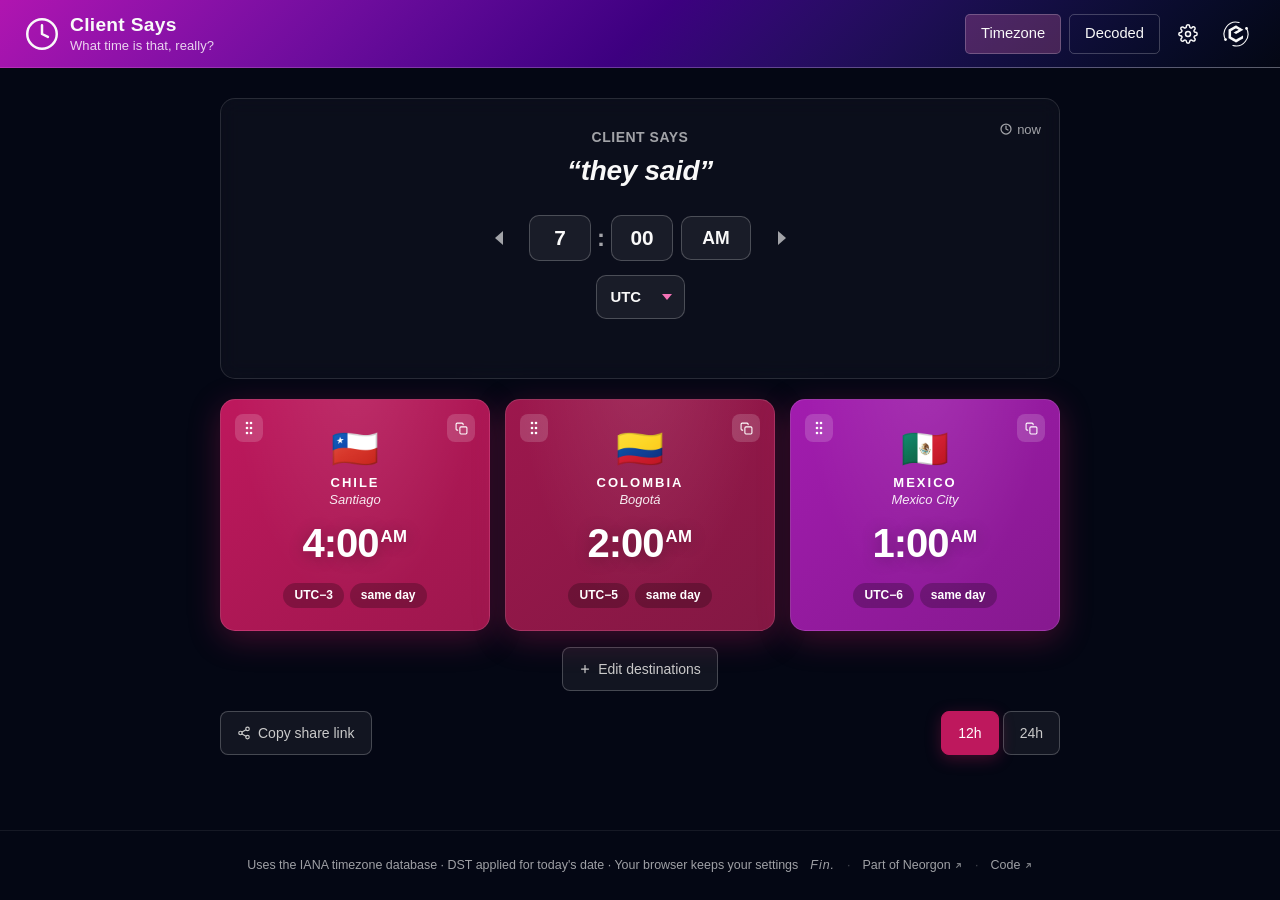
==== commit 532360bb: "fix(csp): frame the Workspace from any local port, as the client's dev origin needs With frame-src n" ====
--- a/index.html
+++ b/index.html
@@ -2,7 +2,7 @@
 <html lang="en">
 <head>
     <meta charset="UTF-8">
-    <meta http-equiv="Content-Security-Policy" content="default-src 'self'; script-src 'self' 'unsafe-inline' https://gc.zgo.at https://static.cloudflareinsights.com; style-src 'self' 'unsafe-inline' https://cdn.neorgon.org; img-src 'self' data: blob: https://cdn.neorgon.org https://neorgon.goatcounter.com; connect-src 'self' https://neorgon.goatcounter.com https://cloudflareinsights.com; frame-src https://neorgon.com http://localhost:8800">
+    <meta http-equiv="Content-Security-Policy" content="default-src 'self'; script-src 'self' 'unsafe-inline' https://gc.zgo.at https://static.cloudflareinsights.com; style-src 'self' 'unsafe-inline' https://cdn.neorgon.org; img-src 'self' data: blob: https://cdn.neorgon.org https://neorgon.goatcounter.com; connect-src 'self' https://neorgon.goatcounter.com https://cloudflareinsights.com; frame-src https://neorgon.com http://localhost:*">
     <meta name="viewport" content="width=device-width, initial-scale=1.0">
     <link rel="icon" type="image/svg+xml" href="/favicon.svg">
     <link rel="icon" type="image/x-icon" href="/favicon.ico" sizes="16x16 32x32 48x48">
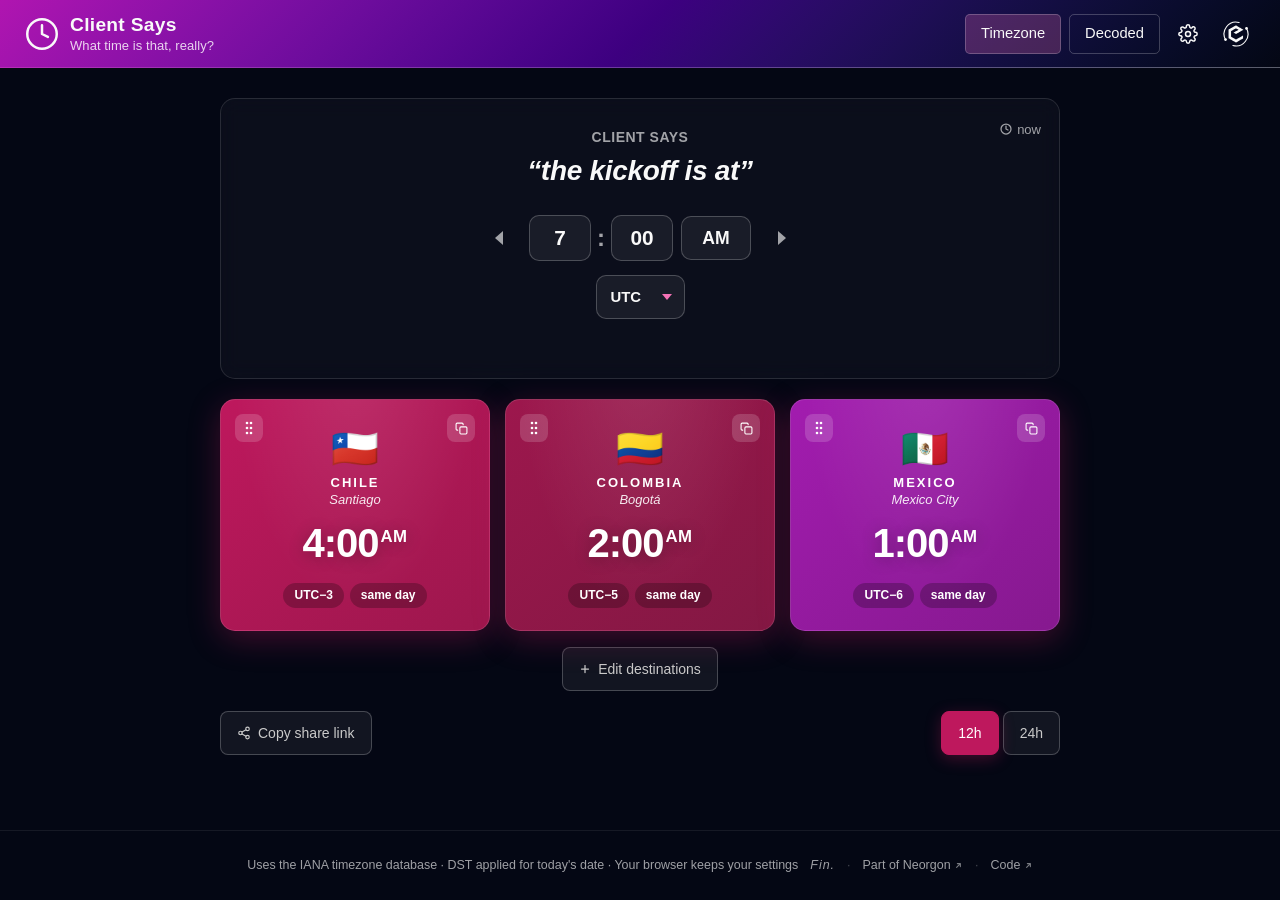
==== commit d34b120e: "fix(workspace): a pick's answer leaves the address before the analytics start Client Says loaded the" ====
--- a/index.html
+++ b/index.html
@@ -32,6 +32,8 @@
     <link rel="stylesheet" href="https://cdn.neorgon.org/v1.0.0/styles/base.css">
     <link rel="stylesheet" href="css/style.css">
     <link rel="stylesheet" href="css/neorgon-workspace.css">
+  <!-- A pick's #neo-ws= answer leaves the address before the Header Kit's analytics start; js/team.js hands it back to the client. -->
+  <script>(function(){try{var h=location.hash;if(/^#neo-ws=/.test(h)){window.__neoWsAnswer=h;history.replaceState(history.state,'',location.pathname+location.search)}}catch(e){}})();</script>
   <!-- Neorgon Header Kit (vendored; ?header=live swaps CSS to CDN) -->
   <script>(function(){var m=location.search.match(/[?&]theme=([\w-]+)/)||document.cookie.match(/(?:^|;\s*)neo_theme=([\w-]+)/);if(m&&m[1]!=='default')document.documentElement.dataset.theme=decodeURIComponent(m[1]);})();</script>
   <link rel="stylesheet" href="css/neorgon-header.css">
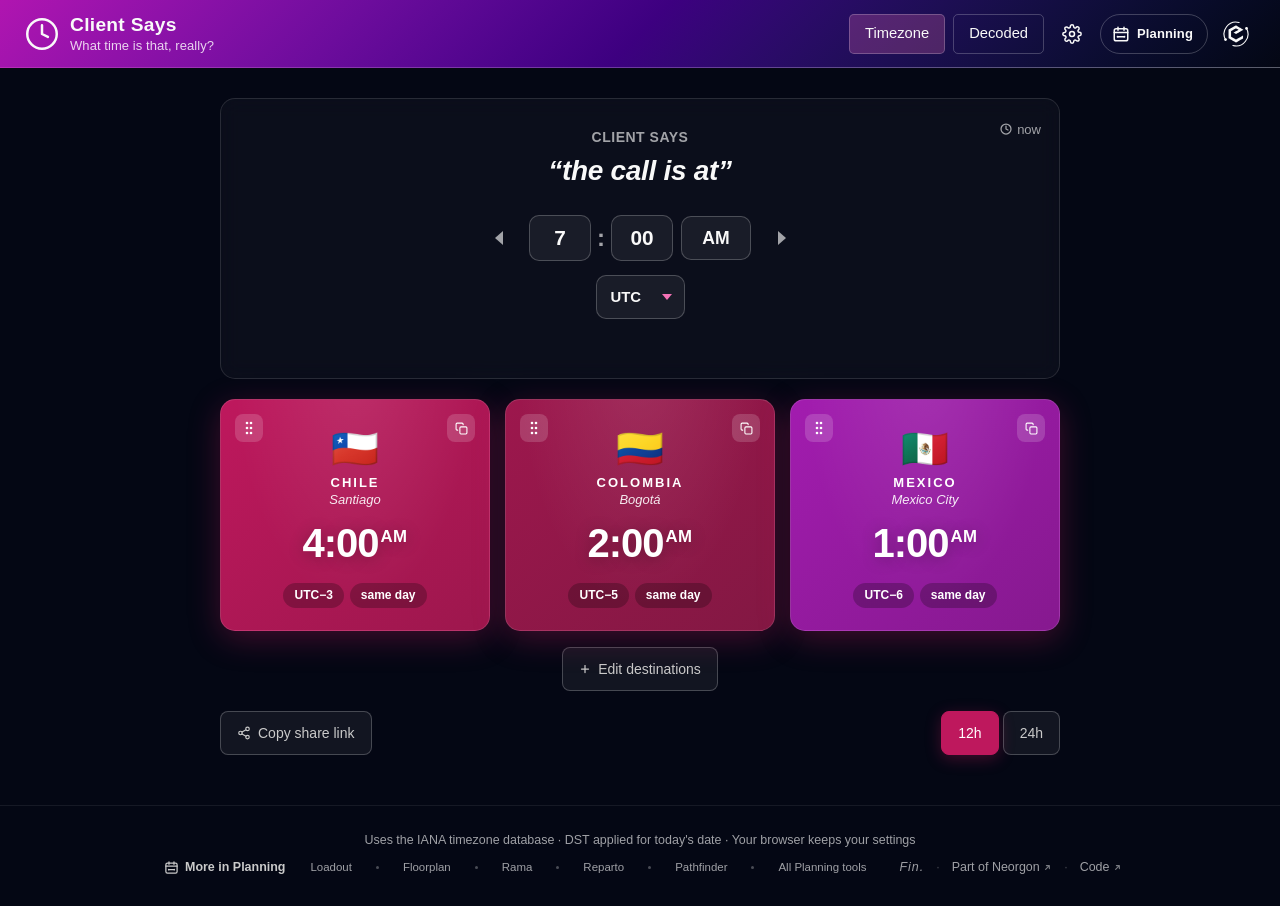
==== commit d8d8601c: "chore(kits): sync header and footer kits and stamp the category row Header Kit: a category chip from" ====
--- a/index.html
+++ b/index.html
@@ -56,6 +56,7 @@
 }
 </script>
   <meta name="neo-repo" content="https://github.com/energon-a-secas/client-says-site">
+  <meta name="neo-category" content="planning">
 </head>
 <body>
 
@@ -229,6 +230,19 @@
 
   <footer class="neo-footer" data-footer-mode="minimal">
     <p>Uses the IANA timezone database &middot; DST applied for today's date &middot; Your browser keeps your settings</p>
+    <!-- neo-fleet:more -->
+    <nav class="neo-more" aria-label="More in Planning" data-category="planning" data-label-en="Planning" data-label-es="Planificar">
+      <span class="neo-more__label" aria-hidden="true"><svg class="neo-more__icon" viewBox="0 0 24 24" width="16" height="16" fill="none" stroke="currentColor" stroke-width="2" stroke-linecap="round" stroke-linejoin="round" aria-hidden="true" focusable="false"><rect x="3" y="5" width="18" height="16" rx="2.5"/><path d="M8 3v4M16 3v4M3 10h18"/><path d="M7.5 15.5h9"/><circle cx="7.5" cy="15.5" r="1.3" fill="currentColor" stroke="none"/><circle cx="16.5" cy="15.5" r="1.3" fill="currentColor" stroke="none"/></svg><span class="neo-more__title">More in Planning</span></span>
+      <ul class="neo-more__list">
+        <li><a href="https://loadout.neorgon.com/">Loadout</a></li>
+        <li><a href="https://floorplan.neorgon.com/">Floorplan</a></li>
+        <li><a href="https://rama.neorgon.com/">Rama</a></li>
+        <li><a href="https://reparto.neorgon.com/">Reparto</a></li>
+        <li><a href="https://pathfinder.neorgon.com/">Pathfinder</a></li>
+        <li><a class="neo-more__all" href="https://neorgon.com/planning/">All Planning tools</a></li>
+      </ul>
+    </nav>
+    <!-- /neo-fleet:more -->
   </footer>
 
 <script type="module" src="js/app.js"></script>
--- a/css/neorgon-workspace.css
+++ b/css/neorgon-workspace.css
@@ -11,6 +11,7 @@
    ══════════════════════════════════════════════════════════════ */
 
 .neo-ws-sheet,
+.neo-ws-warn,
 .neo-ws-banner {
   --ws-accent: var(--neo-ws-accent, var(--accent, var(--header-accent, #e879f9)));
   --ws-bg: var(--neo-ws-bg, var(--bg, #0b0d14));
@@ -57,7 +58,7 @@
 }
 
 /* ── The sheet ───────────────────────────────────────────────── */
-body:has(.neo-ws-sheet[open]) { overflow: hidden; }
+body:has(.neo-ws-sheet[open], .neo-ws-warn[open]) { overflow: hidden; }
 
 .neo-ws-sheet {
   box-sizing: border-box;
@@ -260,6 +261,7 @@
 .neo-ws-notice p { margin: 0; }
 
 .neo-ws-sheet :is(.neo-ws-btn, .neo-ws-close, .neo-ws-input, .neo-ws-check input):focus-visible,
+.neo-ws-warn .neo-ws-btn:focus-visible,
 .neo-ws-banner :is(.neo-ws-btn, .neo-ws-close):focus-visible {
   outline: 2px solid var(--ws-accent);
   outline-offset: 2px;
@@ -298,12 +300,14 @@
   display: inline-grid;
   place-items: center;
   flex: none;
-  width: var(--face-size, 28px);
-  height: var(--face-size, 28px);
+  width: var(--face-size, 30px);
+  height: var(--face-size, 30px);
   border-radius: 50%;
   background: var(--face, #475569);
   color: var(--face-ink, #fff);
-  font-size: calc(var(--face-size, 28px) * .4);
+  /* Initials are reading text, so they keep the 12px floor (queue #154); the
+     sheet draws discs at 30px so .4 of the disc is never under it. */
+  font-size: max(12px, calc(var(--face-size, 30px) * .4));
   font-weight: 650;
   line-height: 1;
 }
@@ -318,6 +322,35 @@
   color: var(--ws-text-dim);
 }
 .neo-ws-foot p { margin: 0; }
+
+/* ── The warning before a save that may not arrive ────────────
+   A small modal of its own, above the sheet when the sheet is open. */
+.neo-ws-warn {
+  box-sizing: border-box;
+  width: min(440px, calc(100vw - 32px));
+  max-width: none;
+  max-height: calc(100dvh - 32px);
+  margin: auto;
+  padding: 20px 20px 18px;
+  border: 1px solid var(--ws-border);
+  border-top: 3px solid var(--ws-accent);
+  border-radius: var(--ws-radius);
+  background: var(--ws-surface);
+  color: var(--ws-text);
+  font-family: var(--font, inherit);
+  box-shadow: 0 28px 70px rgba(0, 0, 0, .5);
+  overflow: auto;
+  color-scheme: dark;
+}
+.neo-ws-warn[data-scheme="light"] {
+  --ws-surface: color-mix(in oklab, var(--ws-bg) 97%, var(--ws-text) 3%);
+  box-shadow: 0 28px 70px rgba(15, 23, 42, .22);
+  color-scheme: light;
+}
+.neo-ws-warn::backdrop { background: rgba(3, 5, 14, .62); }
+.neo-ws-warn[data-scheme="light"]::backdrop { background: rgba(15, 23, 42, .35); }
+.neo-ws-warn-body { margin: 8px 0 0; font-size: .875rem; line-height: 1.55; color: var(--ws-text-dim); }
+.neo-ws-warn .neo-ws-actions { margin-top: 16px; }
 
 /* ── The team banner (in the tool's page) ────────────────────── */
 .neo-ws-banner {
@@ -346,6 +379,7 @@
     border-radius: 18px 18px 0 0;
   }
   .neo-ws-grid { grid-template-columns: minmax(0, 1fr); }
+  .neo-ws-warn .neo-ws-actions { display: grid; }
   .neo-ws-foot { padding-bottom: max(16px, env(safe-area-inset-bottom)); }
 }
 
@@ -364,7 +398,7 @@
 @keyframes neo-ws-fade { from { opacity: 0; } }
 
 @media (forced-colors: active) {
-  .neo-ws-sheet { border: 1px solid CanvasText; }
+  .neo-ws-sheet, .neo-ws-warn { border: 1px solid CanvasText; }
   .neo-ws-sheet::before { background: Highlight; }
   .neo-ws-day input:checked + span { border: 2px solid Highlight; }
   .neo-ws-face { border: 1px solid CanvasText; }
--- a/css/neorgon-header.css
+++ b/css/neorgon-header.css
@@ -1,7 +1,7 @@
 /* ══════════════════════════════════════════════════════════════
-   Neorgon Header Kit — header.css
+   Neorgon Header Kit: header.css
    Canonical source: packages/neorgon-ui/header/
-   Vendored per site as css/neorgon-header.css — do not edit copies.
+   Vendored per site as css/neorgon-header.css; do not edit copies.
    Live CDN: https://cdn.neorgon.org/v1.0.0/header/header.css
    ══════════════════════════════════════════════════════════════ */
 
@@ -18,12 +18,12 @@
   --header-logo-h: 36px;
   --header-logo-h-mobile: 28px;
 
-  /* Palette — themes override these (see themes.css) */
+  /* Palette: themes override these (see themes.css) */
   --header-bg-start: #B015B0;
   --header-bg-mid: #3D0080;
   --header-bg-end: #040714;
   /* Kept here for anything that references the composed gradient, but the
-     authoritative copy is re-declared on .header-bar below — see the note
+     authoritative copy is re-declared on .header-bar below; see the note
      there before changing either. */
   --header-bg: linear-gradient(in oklch 135deg, var(--header-bg-start) 0%, var(--header-bg-mid) 50%, var(--header-bg-end) 100%);
   --header-glass: rgba(0, 9, 18, .35);
@@ -35,7 +35,7 @@
   --header-menu-bg: #10142a;
   --header-menu-hover: rgba(255, 255, 255, .08);
 
-  /* Focus ring — near-white with a whisper of the brand hue so it never
+  /* Focus ring: near-white with a whisper of the brand hue so it never
      reads as a stray browser default. 5.77:1 (bright end) to 17.98:1
      (dark end) against the bar, 16.54:1 on the menu. Themes may override. */
   --header-focus: oklch(0.97 0.02 320);
@@ -54,7 +54,7 @@
 
 /* Colour judgements about the DEFAULT gradient specifically. Scoped to
    html:not([data-theme]) because themes.css sets these per theme at the
-   same specificity as :root — a :root override here would silently
+   same specificity as :root, so a :root override here would silently
    overwrite all five palettes. Every consumer below pairs them with a
    var() fallback to the theme's own token. */
 html:not([data-theme]) {
@@ -68,14 +68,31 @@
   --header-edge-from: rgba(255, 255, 255, .10);
   --header-edge-to: rgba(255, 255, 255, .34);
 
-  /* .72 measures 4.14:1 at the start of the subtitle span — below AA.
+  /* .72 measures 4.14:1 at the start of the subtitle span, below AA.
      Split from the icon colour, which only needs 3:1 as non-text. */
   --header-text-dim: rgba(255, 255, 255, .82);
   --header-icon-color: rgba(255, 255, 255, .78);
 }
 
+/* ── The sticky offset ───────────────────────────────────────────
+   --neo-sticky-top is how much of the viewport's top the header covers
+   right now. header.js keeps it exact (it measures the bar, and drops to 0
+   while auto-hide or the Keys Kit's H toggle has the bar away); these rules
+   are the value before it runs, and with JS off. Rails, scope strips and
+   scroll-margin-top read it instead of hardcoding 56px or 68px:
+
+     .rail { position: sticky; top: var(--neo-sticky-top, 0px); }
+     h2[id] { scroll-margin-top: calc(var(--neo-sticky-top, 0px) + 12px); }
+
+   The kit sets no scroll-padding of its own: many sites already offset
+   their anchors with scroll-margin-top, and the two add up. */
+:root { --neo-sticky-top: 0px; }
+:root:has(.header-bar) { --neo-sticky-top: var(--header-h); }
+:root:has(.header-bar[data-header-mode="app"]) { --neo-sticky-top: var(--header-h-app); }
+:root[data-chrome="off"]:has(.header-bar) { --neo-sticky-top: 0px; }
+
 /* ══════════════════════════════════════════════════════════════
-   SKINS — site-level identity, opt-in per site
+   SKINS: site-level identity, opt-in per site
    ────────────────────────────────────────────────────────────
    A skin replaces the default magenta gradient for ONE site whose
    own palette clashes with it. Set it in the site's markup:
@@ -88,19 +105,19 @@
      visitor choice (?theme= / cookie)  >  season (CDN)  >  skin  >  kit default
 
    A site that should sit out every season keeps its skin with
-   `<html lang="en" data-season="off">` — see season.css. That declines
+   `<html lang="en" data-season="off">` (see season.css). That declines
    the fleet's decoration only; a visitor's ?theme= still wins.
 
    Named skins below are the reusable ones. For a one-off palette no
    other site would share, use `data-header-skin="custom"` and declare
-   the tokens in the site's own CSS — contract at the end of this block.
+   the tokens in the site's own CSS; contract at the end of this block.
 
    Two cascade facts make that ordering work, and both are easy to
    get wrong:
 
    1. A declaration ON .header-bar beats a value INHERITED from
       <html>, whatever the specificity. Visitor themes declare on
-      <html>, so every skin is scoped `html:not([data-theme])` —
+      <html>, so every skin is scoped `html:not([data-theme])`:
       the moment a visitor picks a theme, all skins stop matching.
    2. Season rules in season.css carry a matching
       `[data-header-skin]` selector one step more specific than the
@@ -108,14 +125,32 @@
       sites. Do not raise the specificity here without raising it
       there too, or skinned sites will silently sit out the season.
 
+   3. The Footer Kit's pieces (.neo-footer, and .neo-top and .neo-modal,
+      which it appends to <body>) and the Beacon link sit outside
+      .header-bar, so a skin declared only on the bar never reaches
+      their focus rings and borders (queue #156). Every skin rule
+      therefore names them too, behind `:has()` on <html>. That item is
+      wrapped in `:is()` because :is() forgives a selector it cannot
+      parse: a browser without :has() drops that one item, not the
+      whole rule and with it the header's own skin. `:where()` inside
+      :has() keeps it at (0,2,1), under an armed season's (0,3,2)
+      pieces rule in season.css. The footer and beacon resolve the
+      tokens on those pieces; see "Header-derived tokens" in footer.css.
+
+   Each skin also sets --header-focus, a near-white in its own hue, so
+   the header's focus rings and the Beacon's stop being the default's
+   pink on a skinned site.
+
    Each skin re-tunes the edge ramp and control border for its own
-   surface — those defaults are calibrated to the magenta gradient
+   surface; those defaults are calibrated to the magenta gradient
    and are wrong on a black bar.
    ══════════════════════════════════════════════════════════════ */
 
-/* ink — near-black neutral. The default choice for a site whose
+/* ink: near-black neutral. The default choice for a site whose
    palette the magenta gradient fights. */
-html:not([data-theme]) .header-bar[data-header-skin="ink"] {
+html:not([data-theme]) .header-bar[data-header-skin="ink"],
+:is(html:not([data-theme]):has(:where(.header-bar[data-header-skin="ink"])) :is(.neo-footer, .neo-top, .neo-modal, .neo-beacon-link)) {
+  --header-focus: oklch(0.97 0.01 255);
   --header-bg-start: #14161c;
   --header-bg-mid: #0b0d12;
   --header-bg-end: #050609;
@@ -135,9 +170,11 @@
   --header-edge-to: rgba(255, 255, 255, .26);
 }
 
-/* carbon — flat true black, no gradient. The most restrained option;
+/* carbon: flat true black, no gradient. The most restrained option;
    the hairline does all the separating. */
-html:not([data-theme]) .header-bar[data-header-skin="carbon"] {
+html:not([data-theme]) .header-bar[data-header-skin="carbon"],
+:is(html:not([data-theme]):has(:where(.header-bar[data-header-skin="carbon"])) :is(.neo-footer, .neo-top, .neo-modal, .neo-beacon-link)) {
+  --header-focus: oklch(0.97 0 0);
   --header-bg-start: #08080a;
   --header-bg-mid: #08080a;
   --header-bg-end: #08080a;
@@ -155,9 +192,11 @@
   --header-edge-to: rgba(255, 255, 255, .3);
 }
 
-/* brass — warm dark, tuned to incident-runbook's #b8935f / #d8b280
+/* brass: warm dark, tuned to incident-runbook's #b8935f / #d8b280
    accents and its #040714 page background. */
-html:not([data-theme]) .header-bar[data-header-skin="brass"] {
+html:not([data-theme]) .header-bar[data-header-skin="brass"],
+:is(html:not([data-theme]):has(:where(.header-bar[data-header-skin="brass"])) :is(.neo-footer, .neo-top, .neo-modal, .neo-beacon-link)) {
+  --header-focus: oklch(0.97 0.02 75);
   --header-bg-start: #2a2114;
   --header-bg-mid: #16120c;
   --header-bg-end: #040714;
@@ -175,8 +214,10 @@
   --header-edge-to: rgba(216, 178, 128, .34);
 }
 
-/* slate — cool blue-grey. Neutral without going fully black. */
-html:not([data-theme]) .header-bar[data-header-skin="slate"] {
+/* slate: cool blue-grey. Neutral without going fully black. */
+html:not([data-theme]) .header-bar[data-header-skin="slate"],
+:is(html:not([data-theme]):has(:where(.header-bar[data-header-skin="slate"])) :is(.neo-footer, .neo-top, .neo-modal, .neo-beacon-link)) {
+  --header-focus: oklch(0.97 0.02 230);
   --header-bg-start: #33415a;
   --header-bg-mid: #1e293b;
   --header-bg-end: #0b1120;
@@ -194,8 +235,10 @@
   --header-edge-to: rgba(148, 163, 184, .34);
 }
 
-/* aurora — deep teal into cyan. For data/monitoring surfaces. */
-html:not([data-theme]) .header-bar[data-header-skin="aurora"] {
+/* aurora: deep teal into cyan. For data/monitoring surfaces. */
+html:not([data-theme]) .header-bar[data-header-skin="aurora"],
+:is(html:not([data-theme]):has(:where(.header-bar[data-header-skin="aurora"])) :is(.neo-footer, .neo-top, .neo-modal, .neo-beacon-link)) {
+  --header-focus: oklch(0.97 0.02 205);
   --header-bg-start: #0e7490;
   --header-bg-mid: #0a3d4d;
   --header-bg-end: #040714;
@@ -213,9 +256,11 @@
   --header-edge-to: rgba(103, 232, 249, .32);
 }
 
-/* ember — warm amber into rust. For alert/ops surfaces that want
+/* ember: warm amber into rust. For alert/ops surfaces that want
    warmth without reading as the danger theme. */
-html:not([data-theme]) .header-bar[data-header-skin="ember"] {
+html:not([data-theme]) .header-bar[data-header-skin="ember"],
+:is(html:not([data-theme]):has(:where(.header-bar[data-header-skin="ember"])) :is(.neo-footer, .neo-top, .neo-modal, .neo-beacon-link)) {
+  --header-focus: oklch(0.97 0.02 85);
   --header-bg-start: #9a3412;
   --header-bg-mid: #4a1608;
   --header-bg-end: #040714;
@@ -233,10 +278,12 @@
   --header-edge-to: rgba(251, 191, 36, .32);
 }
 
-/* jade — clinical emerald. Tuned to headpain-site's #059669 / #10b981
+/* jade: clinical emerald. Tuned to headpain-site's #059669 / #10b981
    accents on its #040714 page. For calm medical/health surfaces where
    both the magenta default and ember's warning-warmth read wrong. */
-html:not([data-theme]) .header-bar[data-header-skin="jade"] {
+html:not([data-theme]) .header-bar[data-header-skin="jade"],
+:is(html:not([data-theme]):has(:where(.header-bar[data-header-skin="jade"])) :is(.neo-footer, .neo-top, .neo-modal, .neo-beacon-link)) {
+  --header-focus: oklch(0.97 0.02 165);
   --header-bg-start: #065f46;
   --header-bg-mid: #043b2c;
   --header-bg-end: #040714;
@@ -254,17 +301,41 @@
   --header-edge-to: rgba(110, 231, 183, .32);
 }
 
-/* ── custom — a site-authored skin ────────────────────────────────
+/* The named skins compose their gradient in oklab, not oklch.
+   oklch carries a hue, and a stop with almost no chroma has a hue that is
+   "powerless": the browser borrows the neighbouring stop's hue instead,
+   from each side. brass's near-neutral mid (#16120c) took the brown hue on
+   its left and the navy hue on its right, so the bar changed colour in one
+   step along the 50% line: the brown-to-navy diagonal near x=700 on
+   Releve's and apps-site's headers. Measured on a 1440px bar: the largest
+   one-step change in OKLab a/b was 24.4 (x1000) in oklch and 1.8 in oklab;
+   every other skin measures 0.7 to 3.2 either way, and oklab lowers it for
+   aurora, ember and jade too. These skins are dark, low-chroma ramps with
+   no hue sweep to keep. The default gradient and the visitor themes stay
+   in oklch, where the sweep is the design.
+   Scope: (0,3,1), the skins' own weight. An armed season's skinned rule
+   re-asserts its oklch gradient at (0,4,2), so seasons look the same on a
+   skinned site as anywhere else. `custom` is left alone: the site chose
+   those stops under oklch. */
+html:not([data-theme]) .header-bar:is([data-header-skin="ink"], [data-header-skin="carbon"],
+  [data-header-skin="brass"], [data-header-skin="slate"], [data-header-skin="aurora"],
+  [data-header-skin="ember"], [data-header-skin="jade"]) {
+  --header-bg: linear-gradient(in oklab 135deg, var(--header-bg-start) 0%, var(--header-bg-mid) 50%, var(--header-bg-end) 100%);
+}
+
+/* ── custom: a site-authored skin ────────────────────────────────
    For a one-off palette that no named skin fits and that no other
    site would reuse. The kit deliberately ships NO tokens for this
    value: the site supplies them, and the kit stays out of the way.
 
      <header class="header-bar" data-header-skin="custom">
 
-   In the site's own css/style.css, copy this selector EXACTLY — the
+   In the site's own css/style.css, copy this selector EXACTLY: the
    scoping and the specificity are the whole contract:
 
-     html:not([data-theme]) .header-bar[data-header-skin="custom"] {
+     html:not([data-theme]) .header-bar[data-header-skin="custom"],
+     html:not([data-theme]) :is(.neo-footer, .neo-top, .neo-modal, .neo-beacon-link) {
+       --header-focus: …;
        --header-bg-start: …;  --header-bg-mid: …;  --header-bg-end: …;
        --header-accent: …;    --header-text: …;    --header-text-dim: …;
        --header-icon-color: …; --header-border: …; --header-border-strong: …;
@@ -275,13 +346,19 @@
    Why that exact selector, and nothing shorter:
      · `html:not([data-theme])` makes the skin collapse the instant a
        visitor picks a theme. Drop it and the site ignores ?theme=.
-     · `[data-header-skin="custom"]` puts it at (0,3,1) — above the
+     · `[data-header-skin="custom"]` puts it at (0,3,1), above the
        kit default, below an armed season's (0,4,2) skin variant. A
        bare `.header-bar { --header-bg-start: … }` is only (0,1,0)
        and the kit's own defaults would beat it.
+     · The second line hands the same tokens to the Footer Kit's
+       pieces and the Beacon link, which sit outside the bar. Without
+       it the footer's focus rings stay the kit's magenta (queue #156).
+       It is (0,2,1), below an armed season's (0,3,2) pieces rule, so
+       a season still re-skins the footer. A site that only skins a
+       page with no footer can leave it out.
    Set only the three gradient stops if that is all that clashes; the
    bar re-composes --header-bg from them (see .header-bar below).
-   Only the three stops + accent are usually enough — but re-tune the
+   Only the three stops + accent are usually enough, but re-tune the
    edge ramp too if the bar is much darker or lighter than the default
    magenta, which those values are calibrated against. */
 
@@ -319,21 +396,21 @@
     var(--header-edge-to, rgba(255, 255, 255, .34))
   ) 1;
 }
-/* Hub is a floating glass plate, not a band welded to the page — the
+/* Hub is a floating glass plate, not a band welded to the page; the
    ramp would read as a seam. */
 html:not([data-theme]) .header-bar[data-header-mode="hub"] {
   border-image: none;
   border-bottom-color: var(--header-border);
 }
 
-/* Mode: hub — transparent cozy glass, no gradient */
+/* Mode: hub, transparent cozy glass, no gradient */
 .header-bar[data-header-mode="hub"] {
   background: var(--header-glass);
   backdrop-filter: blur(12px);
   -webkit-backdrop-filter: blur(12px);
 }
 
-/* Mode: app — slim, auto-hides on scroll down (JS toggles .header-hidden) */
+/* Mode: app, slim, auto-hides on scroll down (JS toggles .header-hidden) */
 .header-bar[data-header-mode="app"] {
   height: var(--header-h-app);
   --header-h-cur: var(--header-h-app);
@@ -410,7 +487,7 @@
 
 /* min-height also fixes a target-size failure: at <=700px the subtitle is
    hidden and this link collapses to 22px, under the 24px WCAG 2.5.8
-   minimum. The parent centres it, so it grows symmetrically — no shift. */
+   minimum. The parent centres it, so it grows symmetrically, with no shift. */
 .header-title-link {
   text-decoration: none;
   color: inherit;
@@ -446,7 +523,7 @@
    `margin: 0` for the same reason, and it is load-bearing: the UA gives h1
    `.67em 0`, which at this size is 12.86px above and below. The kit never
    reset it, so the title block came out 67px inside app mode's fixed 56px
-   bar — the title rode high and the subtitle hung out of the header into the
+   bar: the title rode high and the subtitle hung out of the header into the
    page. It looked fine on most sites only because they link the CDN
    `styles/base.css`, whose `*` reset zeroed it for us; the sites that don't
    (headpain, autopilot, references-api in app mode) showed the real geometry. */
@@ -508,7 +585,7 @@
 }
 /* Uniform control row: direct action children match the icon buttons'
    height so Share / ⋯ / palette / home read as one correlative strip.
-   (Direct-child only — items moved into the ⋯ menu keep menu styling.) */
+   (Direct-child only: items moved into the ⋯ menu keep menu styling.) */
 .header-actions > .btn,
 .header-actions > .nav-link,
 .header-actions > button,
@@ -523,11 +600,11 @@
 /* Same guarantee one level down, for the kit's own grouping idiom.
    header.js already knows .header-btn-group as a unit that travels into the ⋯
    menu whole; the geometry rule above did not, so a grouped button kept its
-   own height and the row went ragged — pathfinder shipped 37px Fit/Clear
+   own height and the row went ragged: pathfinder shipped 37px Fit/Clear
    buttons flanked by 40px icon controls. Scoped to a group still sitting in
    the bar: once the ⋯ menu adopts it the selector stops matching and menu
    styling takes over, which is the same boundary the direct-child rule draws.
-   Deliberately NOT `> div > *` — battlecard's .bc-menu-wrap holds dropdown
+   Deliberately NOT `> div > *`: battlecard's .bc-menu-wrap holds dropdown
    items that are not bar controls and must not be stretched to 40px. */
 .header-actions > .header-btn-group > .btn,
 .header-actions > .header-btn-group > .nav-link,
@@ -545,7 +622,7 @@
    them, so a site that uses the canonical .btn / .nav-link classes without
    defining them renders a raw browser button inside the header
    (incident-runbook hit exactly this). Wrapped in :where() so the whole
-   rule has ZERO specificity — every site's own .btn/.nav-link styling
+   rule has ZERO specificity: every site's own .btn/.nav-link styling
    still wins, and this only shows through where nothing else applies. */
 :where(.header-actions) > :where(.btn, .nav-link, button, a) {
   padding: 0 12px;
@@ -570,11 +647,11 @@
 /* An icon-only control has no label to pad around, and the fallback above
    assumes there is one. Its 12px side padding lands inside a border-box
    control the site already sized square, leaving 40 - 24 - 2 = 14px of
-   content — and an SVG is a flex item that will shrink into it. neorgon-site's
+   content, and an SVG is a flex item that will shrink into it. neorgon-site's
    GitHub mark rendered 14x26 and hiring-pack's 10x24 before this rule.
 
    Specificity note, because it is not what the :where() wrapper suggests:
-   :has() is NOT zero-specificity — it takes the specificity of its most
+   :has() is NOT zero-specificity: it takes the specificity of its most
    specific argument, so `svg:only-child` puts this selector at (0,1,1), the
    same weight as the `.header-actions > a` geometry rule above and ABOVE a
    site's single-class `.header-link { width: 36px }`. That is deliberate and
@@ -590,7 +667,7 @@
 /* …and the fallback's border does not belong on one either. .header-home is
    an unboxed glyph, so a site that styles neither ends up with a boxed icon
    sitting next to an unboxed one in the same row (hiring-pack shipped exactly
-   that pair). Geometry above is kit-owned at (0,1,1); appearance is not — the
+   that pair). Geometry above is kit-owned at (0,1,1); appearance is not: the
    extra :where() flattens this to zero specificity, so pathfinder and
    cartograph, whose icon buttons are deliberately boxed to match the text
    buttons beside them, keep their border on a single class. */
@@ -601,7 +678,7 @@
 
 /* Belt and braces for the same failure: whatever padding a site declares, an
    icon inside a header control is never the thing that gives way. Carries real
-   specificity on purpose — a squeezed icon is always a bug, never a choice. */
+   specificity on purpose: a squeezed icon is always a bug, never a choice. */
 .header-actions > .btn > svg,
 .header-actions > .nav-link > svg,
 .header-actions > button > svg,
@@ -703,7 +780,7 @@
    clip the viewBox, and none of it is needed once the arms sit outside the
    mark instead of crossing it. */
 
-/* ── Overflow toggle (⋯) — injected by header.js ─────────────── */
+/* ── Overflow toggle (⋯), injected by header.js ─────────────── */
 .header-overflow { position: relative; display: flex; }
 .header-overflow[hidden] { display: none; }
 .header-overflow-toggle {
@@ -727,7 +804,7 @@
 .header-overflow-toggle:hover,
 .header-overflow-toggle[aria-expanded="true"] { background: var(--header-menu-hover); }
 
-/* Shared press feedback — these three controls are kit-owned, so the kit
+/* Shared press feedback: these three controls are kit-owned, so the kit
    owns their states (sites style their own .btn). */
 .header-overflow-toggle:active,
 .header-theme-toggle:active,
@@ -875,6 +952,190 @@
   color: var(--header-accent);
 }
 
+/* ── Category chip and panel (built by header.js from
+   <meta name="neo-category">) ──────────────────────────────────
+   Bar tokens only: the chip follows the skin, an armed season and the
+   visitor's theme like every other control, and names its category by
+   icon and label, never by a category colour. The panel hangs inside
+   .header-bar, so it inherits the same tokens and needs no skin hand-off.
+
+   The wrapper is display: contents: no flex item, no extra gap. The panel
+   is positioned against the bar; header.js measures --neo-cat-right so its
+   right edge meets the chip's. */
+.header-category { display: contents; }
+.header-category__icon { width: 18px; height: 18px; flex: none; display: block; }
+.header-category__chev { width: 14px; height: 14px; flex: none; display: block; }
+
+.header-category__chip {
+  display: inline-flex;
+  align-items: center;
+  gap: 7px;
+  flex-shrink: 0;
+  height: var(--header-control-h);
+  box-sizing: border-box;
+  margin: 0;
+  padding: 0 14px 0 11px;
+  border: 1px solid var(--header-border-strong);
+  border-radius: 999px;
+  background: transparent;
+  color: var(--header-text);
+  font: inherit;
+  font-size: .8125rem;
+  font-weight: 600;
+  line-height: 1;
+  letter-spacing: .01em;
+  white-space: nowrap;
+  cursor: pointer;
+  transition: background .2s var(--header-ease, ease),
+              border-color .2s var(--header-ease, ease);
+}
+.header-category__chip:hover,
+.header-category__chip[aria-expanded="true"] {
+  background: var(--header-menu-hover);
+  border-color: var(--header-control-border, var(--header-border-strong));
+}
+.header-category__chip:focus-visible {
+  outline: var(--header-focus-w) solid var(--header-focus);
+  outline-offset: 2px;
+}
+/* Icon only: a phone with no ⋯ menu, or a desktop bar too narrow for the
+   label. Unboxed, like every other icon-only control in the bar; the label
+   stays in the accessible name. */
+.header-bar[data-neo-category="icon"] .header-category__chip {
+  width: var(--header-control-h);
+  padding: 0;
+  justify-content: center;
+  border-color: transparent;
+  border-radius: 6px;
+}
+.header-bar[data-neo-category="icon"] .header-category__chip .header-category__icon {
+  width: var(--header-icon, 22px);
+  height: var(--header-icon, 22px);
+}
+.header-bar[data-neo-category="icon"] .header-category__label {
+  position: absolute;
+  width: 1px; height: 1px;
+  margin: -1px; padding: 0; border: 0;
+  overflow: hidden;
+  clip-path: inset(50%);
+  white-space: nowrap;
+}
+/* menu: the chip is the ⋯ menu's first row; none: no room even for an
+   icon (a title too long for the bar), so the footer row carries it. */
+.header-bar:is([data-neo-category="menu"], [data-neo-category="none"]) .header-category__chip { display: none; }
+
+.header-menu.header-category__menu {
+  top: calc(100% + 8px);
+  right: var(--neo-cat-right, var(--space-6, 24px));
+  width: 320px;
+  min-width: 0;
+  max-width: calc(100vw - 16px);
+  max-height: min(calc(100vh - var(--header-h-cur, 68px) - 24px), 640px);
+  max-height: min(calc(100dvh - var(--header-h-cur, 68px) - 24px), 640px);
+  padding: 8px;
+}
+/* Sections: siblings, the jump, the twelve, home. */
+.header-menu.header-category__menu > * + * {
+  border-top: 1px solid var(--header-border);
+  margin-top: 6px;
+  padding-top: 6px;
+}
+.header-menu.header-category__menu a,
+.header-menu.header-category__menu button { min-height: 36px; }
+.header-category__title {
+  margin: 6px 12px 4px;
+  font-size: max(12px, .75rem);
+  font-weight: 600;
+  line-height: 1.3;
+  letter-spacing: .08em;
+  text-transform: uppercase;
+  color: var(--header-text-dim);
+}
+.header-category__menu a span { overflow: hidden; text-overflow: ellipsis; }
+.header-menu .header-category__all { color: var(--header-accent); }
+.header-category__jump kbd {
+  margin-left: auto;
+  display: inline-flex;
+  align-items: center;
+  justify-content: center;
+  min-width: 22px;
+  height: 22px;
+  box-sizing: border-box;
+  padding: 0 6px;
+  border: 1px solid var(--header-border-strong);
+  border-bottom-width: 2px;
+  border-radius: 5px;
+  font: 600 max(12px, .75rem)/1 ui-monospace, SFMono-Regular, Menlo, monospace;
+  color: var(--header-text);
+}
+.header-category__grid {
+  display: grid;
+  grid-template-columns: repeat(2, minmax(0, 1fr));
+  gap: 2px;
+}
+.header-menu .header-category__grid a { padding: 0 10px; }
+/* The current category: a filled row with a rule on its leading edge, and
+   aria-current; never colour alone. */
+.header-menu .header-category__grid a[aria-current="true"] {
+  background: var(--header-menu-hover);
+  box-shadow: inset 2px 0 0 var(--header-accent);
+  font-weight: 650;
+}
+
+/* The phone row in the ⋯ menu that opens the same panel. */
+.header-menu .header-category-row { font-weight: 600; }
+.header-menu .header-category-row .header-category__chev { margin-left: auto; width: 16px; height: 16px; }
+.header-overflow-menu > .header-category-row {
+  margin-bottom: 4px;
+  border-bottom: 1px solid var(--header-border);
+  border-radius: 8px 8px 0 0;
+}
+
+@media (pointer: coarse) {
+  .header-menu.header-category__menu a,
+  .header-menu.header-category__menu button { min-height: 44px; }
+  /* Touch: no keycap to press. */
+  .header-category__jump kbd { display: none; }
+}
+
+/* ── Fit (header.js) ────────────────────────────────────────────
+   measure: a moment's state while header.js asks whether the bar needs
+     more width than it has; nothing may shrink, so a squeezed row cannot
+     pass for a row that fits.
+   fit: set once the kit has arranged the bar. The right cluster keeps its
+     size, so a control can never slide under the home icon.
+   tight: nothing is left to move into ⋯ and it still does not fit; the
+     title gives way with an ellipsis instead of a control. */
+.header-bar[data-neo-measure] .header-logo,
+.header-bar[data-neo-measure] .header-right,
+.header-bar[data-neo-measure] .header-right > *,
+.header-bar[data-neo-measure] .header-actions > * { flex-shrink: 0 !important; }
+/* A scroll strip (overflow-x: auto, a row of tabs) is measured at its floor
+   and then shrinks into what is left, scrolling the rest. header.js sets
+   --neo-scroll-floor (its content width, at most 112px). */
+.header-bar[data-neo-measure] .header-actions > [data-neo-scroll] {
+  flex: 0 0 var(--neo-scroll-floor, 112px) !important;
+  width: var(--neo-scroll-floor, 112px) !important;
+  min-width: 0 !important;
+}
+.header-bar[data-neo-fit] .header-actions > [data-neo-scroll] { flex-shrink: 1; min-width: var(--neo-scroll-floor, 112px); }
+.header-bar[data-neo-fit]:not([data-neo-scroller]) .header-right { flex-shrink: 0; }
+/* A control a site positioned out of the row (absolute or fixed) is put
+   back in it, so it cannot sit on top of another one; header.js warns. */
+.header-actions > [data-neo-flow],
+.header-overflow-menu > [data-neo-flow] { position: static !important; transform: none !important; }
+.header-bar[data-neo-tight] .header-logo { flex-shrink: 1; min-width: 0; }
+.header-bar[data-neo-tight] .header-logo > *,
+.header-bar[data-neo-tight] .header-title-link,
+.header-bar[data-neo-tight] .header-title-wrap { min-width: 0; }
+.header-bar[data-neo-tight] .header-logo h1,
+.header-bar[data-neo-tight] .header-subtitle { overflow: hidden; text-overflow: ellipsis; }
+
+/* ── One positioning line ───────────────────────────────────────
+   A page whose masthead carries the line (.neo-masthead__line) does not
+   say it again in the bar (design-pass AP7). */
+body:has(.neo-masthead__line) .header-subtitle { display: none; }
+
 /* ── Mobile (≤700px): shrink, hide subtitle, JS moves non-kept
    action buttons into the ⋯ overflow menu ────────────────────── */
 @media (max-width: 700px) {
@@ -885,6 +1146,17 @@
   }
   .header-bar { padding: 0 var(--space-4, 16px); gap: var(--space-2, 8px); }
   .header-subtitle { display: none; }
+  /* Shown again only where header.js found room for the whole line beside
+     the controls (data-neo-sub); it never takes a control's place or the
+     bar's height. The ellipsis is a guard for a line that grows after the
+     measure (an epigraph mid-churn), not the plan. */
+  .header-bar[data-neo-sub] .header-subtitle {
+    display: block;
+    margin-top: 1px;
+    font-size: max(12px, .75rem);
+    overflow: hidden;
+    text-overflow: ellipsis;
+  }
   .header-logo h1 { font-size: 1rem; }
   .header-logo-img { height: var(--header-logo-h-mobile, 28px); }
   .header-right { gap: 6px; }
@@ -892,6 +1164,16 @@
   .header-menu {
     min-width: min(260px, calc(100vw - 32px));
     max-width: calc(100vw - 32px);
+  }
+  /* The category panel is a sheet across the bar on a phone, whichever
+     control opened it (the ⋯ menu's row, or the icon in the bar). */
+  .header-menu.header-category__menu {
+    top: calc(100% + 6px);
+    left: 8px;
+    right: 8px;
+    width: auto;
+    max-width: none;
+    transform-origin: top center;
   }
 }
 
@@ -922,8 +1204,13 @@
     border-bottom: 1px solid CanvasText;
   }
   .header-overflow-toggle,
-  .header-theme-toggle { border-color: ButtonBorder; }
+  .header-theme-toggle,
+  .header-category__chip { border-color: ButtonBorder; }
   .header-menu { border: 1px solid CanvasText; }
+  /* box-shadow is dropped in forced colours, so the current category
+     keeps an outline instead. */
+  .header-menu .header-category__grid a[aria-current="true"] { outline: 2px solid Highlight; outline-offset: -2px; }
+  .header-category__chip:focus-visible,
   .header-logo a:focus-visible,
   .header-title-link:focus-visible,
   .header-actions > a:focus-visible,
--- a/css/neorgon-themes.css
+++ b/css/neorgon-themes.css
@@ -56,6 +56,7 @@
   --header-bg-end: #052e16;
   --header-glass: rgba(5, 46, 22, .45);
   --header-accent: #fbbf24;
+  --header-focus: oklch(0.97 0.02 85);  /* near-white in the theme's hue: header and Beacon focus rings */
   --header-border: rgba(251, 191, 36, .25);
   --header-border-strong: rgba(251, 191, 36, .45);
   --header-text: #fefce8;
@@ -91,6 +92,7 @@
   --header-bg-end: #020617;
   --header-glass: rgba(30, 27, 75, .45);
   --header-accent: #fcd34d;
+  --header-focus: oklch(0.97 0.02 90);
   --header-border: rgba(252, 211, 77, .24);
   --header-border-strong: rgba(252, 211, 77, .45);
   --header-text: #f5f3ff;
@@ -130,6 +132,7 @@
   --header-bg-end: #0c0a09;
   --header-glass: rgba(28, 25, 23, .5);
   --header-accent: #f97316;
+  --header-focus: oklch(0.97 0.02 55);
   --header-border: rgba(249, 115, 22, .22);
   --header-border-strong: rgba(249, 115, 22, .45);
   --header-text: #fff7ed;
@@ -165,6 +168,7 @@
   --header-bg-end: #000000;
   --header-glass: rgba(0, 12, 0, .45);
   --header-accent: #00ff41;
+  --header-focus: oklch(0.97 0.02 145);
   --header-border: rgba(0, 255, 65, .18);
   --header-border-strong: rgba(0, 255, 65, .4);
   --header-text: #ccffcc;
@@ -206,6 +210,7 @@
   --header-bg-end: #070c14;
   --header-glass: rgba(12, 20, 32, .5);
   --header-accent: #7dd3fc;
+  --header-focus: oklch(0.97 0.02 230);
   --header-border: rgba(125, 211, 252, .2);
   --header-border-strong: rgba(125, 211, 252, .38);
   --header-text: #f0f9ff;
@@ -241,6 +246,7 @@
   --header-bg-end: #140a14;
   --header-glass: rgba(40, 20, 36, .45);
   --header-accent: #fbcfe8;
+  --header-focus: oklch(0.97 0.02 350);
   --header-border: rgba(251, 207, 232, .22);
   --header-border-strong: rgba(251, 207, 232, .4);
   --header-text: #fff1f6;
@@ -271,6 +277,7 @@
   --header-bg-end: #0c0a0a;
   --header-glass: rgba(69, 10, 10, .45);
   --header-accent: #f59e0b;
+  --header-focus: oklch(0.97 0.02 75);
   --header-border: rgba(245, 158, 11, .25);
   --header-border-strong: rgba(245, 158, 11, .45);
   --header-text: #fef2f2;
--- a/css/neorgon-footer.css
+++ b/css/neorgon-footer.css
@@ -1,12 +1,12 @@
 /* ══════════════════════════════════════════════════════════════
-   Neorgon Footer Kit — footer.css
+   Neorgon Footer Kit: footer.css
    Canonical source: packages/neorgon-ui/footer/
-   Vendored per site as css/neorgon-footer.css — do not edit copies.
+   Vendored per site as css/neorgon-footer.css. Do not edit copies.
    Live CDN: https://cdn.neorgon.org/v1.0.0/footer/footer.css
    ══════════════════════════════════════════════════════════════ */
 
 :root {
-  /* Geometry — minimal mode is sized to match the one-line .info-footer
+  /* Geometry: minimal mode is sized to match the one-line .info-footer
      it replaces (~70px total). Raise --footer-pad-block per site only if
      that site genuinely wants a heavier footer. */
   --footer-pad-block: 24px;
@@ -16,24 +16,53 @@
   --footer-control-h: 32px;
   /* One line of footer copy, and the WCAG 2.5.8 minimum a bar target has to
      reach. They are tokens because the bar compensates its target boxes
-     against the line height exactly — see .neo-footer-bar a below — and a
+     against the line height exactly (see .neo-footer-bar a below), and a
      hand-edited `line-height: 1.7` would silently put that compensation out. */
   --footer-line: 1.7;
   --footer-target: 24px;
 
-  /* Palette — inherits the header theme tokens so ?theme=matrix and the
-     fleet-wide season.css re-skin the footer too. Fallbacks keep the kit
-     usable on a page that never loads the header kit. */
+  /* Palette. --footer-bg, --footer-text, --footer-text-strong and
+     --footer-surface are plain defaults. The four that follow the header
+     (--footer-accent, --footer-border, --footer-border-strong,
+     --footer-hover) are deliberately NOT declared here: see "Header-derived
+     tokens" just below. A site still sets any of them, anywhere, to win. */
   --footer-bg: transparent;
-  --footer-border: var(--header-border, rgba(255, 255, 255, .07));
-  --footer-border-strong: var(--header-border-strong, rgba(255, 255, 255, .22));
   --footer-text: var(--text-muted, rgba(255, 255, 255, .55));
   --footer-text-strong: var(--text-secondary, #cacaca);
-  --footer-accent: var(--header-accent, #e879f9);
   --footer-surface: var(--surface-1, rgba(255, 255, 255, .03));
-  --footer-hover: var(--header-menu-hover, rgba(255, 255, 255, .08));
 
   --footer-z-top: 150; /* back-to-top: above content, below header (200) and modals (400) */
+
+  /* Back-to-top geometry. Phones get 14px and 38px. The gap is what the
+     button keeps above the footer once the footer scrolls into view (see
+     "Riding above the footer" at .neo-top). */
+  --footer-top-size: 40px;
+  --footer-top-inset: 20px;
+  --footer-top-gap: 8px;
+}
+
+/* ── Header-derived tokens ────────────────────────────────────
+   The accent, borders and hover follow the header: ?theme=, a named
+   header skin (data-header-skin) and an armed CDN season. Themes declare
+   on <html>, but skins and seasons declare on .header-bar, which the
+   footer does not sit inside, so the header kit (header.css) and
+   season.css hand the same --header-* tokens to these pieces as well:
+   .neo-footer, .neo-top, .neo-modal (the last two are appended to <body>).
+
+   That only helps if the tokens are resolved HERE, on the pieces. A
+   custom property's var() is resolved where it is declared, so the old
+   `:root { --footer-accent: var(--header-accent) }` baked in the root's
+   magenta and every footer focus ring on a slate or jade site stayed
+   magenta (queue #156). The --_footer-* names are private: read them,
+   never set them. A site's own --footer-accent, on :root, body or the
+   footer itself, still comes first. */
+.neo-footer,
+.neo-top,
+.neo-modal {
+  --_footer-accent: var(--footer-accent, var(--header-accent, #e879f9));
+  --_footer-border: var(--footer-border, var(--header-border, rgba(255, 255, 255, .07)));
+  --_footer-border-strong: var(--footer-border-strong, var(--header-border-strong, rgba(255, 255, 255, .22)));
+  --_footer-hover: var(--footer-hover, var(--header-menu-hover, rgba(255, 255, 255, .08)));
 }
 
 /* ── Always-at-the-bottom ─────────────────────────────────────
@@ -86,9 +115,12 @@
   padding: var(--footer-pad-block) var(--space-6, 24px);
   padding-bottom: calc(var(--footer-pad-block) + env(safe-area-inset-bottom, 0px));
   background: var(--footer-bg);
-  border-top: 1px solid var(--footer-border);
+  border-top: 1px solid var(--_footer-border);
   color: var(--footer-text);
-  font-size: .78rem;
+  /* Every size in this file is floored at 12px: reading text under it failed
+     the fleet's type floor (queue #154). max() keeps the rem scaling for a
+     site whose root runs larger, and only lifts one whose root runs small. */
+  font-size: max(12px, .78rem);
   line-height: var(--footer-line);
   text-align: center;
 }
@@ -102,7 +134,7 @@
 .neo-footer-note { margin: 0; }
 .neo-footer-note + .neo-footer-note { margin-top: 6px; }
 
-/* Links — .neo-footer a is styled broadly so retrofitted markup that
+/* Links: .neo-footer a is styled broadly so retrofitted markup that
    still uses .footer-link inherits the right treatment for free. */
 .neo-footer a {
   color: var(--footer-text);
@@ -112,7 +144,7 @@
 }
 .neo-footer a:hover,
 .neo-footer a:focus-visible { color: var(--footer-text-strong); text-decoration: underline; }
-.neo-footer a:focus-visible { outline: 2px solid var(--footer-accent); outline-offset: 3px; }
+.neo-footer a:focus-visible { outline: 2px solid var(--_footer-accent); outline-offset: 3px; }
 
 /* ── Meta bar (built by footer.js) ────────────────────────────── */
 .neo-footer-bar {
@@ -124,7 +156,13 @@
   max-width: var(--footer-max-w);
   margin: 0 auto;
 }
-.neo-footer-inner + .neo-footer-bar { margin-top: 14px; }
+/* A row between the copy and the bar must not cost the bar its gap: an
+   adjacent-sibling rule alone stops matching the moment anything sits
+   between them (an app-mode phone footer lost 14px that way while the row
+   was placed there). Declared before the modes, which reset it at equal
+   specificity. */
+.neo-footer-inner + .neo-footer-bar,
+.neo-footer-inner + .neo-more + .neo-footer-bar { margin-top: 14px; }
 
 /* Right-hand cluster in content mode (© stays left) */
 .neo-footer-bar-group {
@@ -134,22 +172,26 @@
   gap: 6px 12px;
 }
 
-/* Target size — WCAG 2.5.8 (Minimum, 24x24). Bar links are standalone
+/* Target size: WCAG 2.5.8 (Minimum, 24x24). Bar links are standalone
    controls in a row, not links inside a sentence, so the inline exception
    does not cover them: they measured ~84x20 and ~37x20.
 
    Each one is grown to a 24px box and handed the difference straight back as
    negative block margin, so the item's *margin* box still measures exactly one
-   line and the bar does not get taller. That matters here more than usual —
+   line and the bar does not get taller. That matters here more than usual:
    `minimal` is tuned to ~70px against the .info-footer it replaced and `app`
    to ~50px, and this row is what sets both. The text keeps the baseline it
    had; only the hit area grows, ~2px above and below the line.
 
    min() clamps the compensation at zero, so a site that sets a line taller
    than the 24px minimum keeps its own spacing instead of being pulled tight.
-   Sized in em, not px, because `app` mode runs a smaller font than the rest. */
+   Sized in em, not px, because `app` mode runs a smaller font than the rest.
+   The "More in" row's links are the same kind of standalone control on the
+   same line, so they take the same box. In content mode they are a column
+   instead, spaced like the link columns (see .neo-footer-col a). */
 .neo-footer-bar a,
-.neo-footer-bar .neo-footer-disclaimer {
+.neo-footer-bar .neo-footer-disclaimer,
+.neo-footer:not([data-footer-mode="content"]) .neo-more__list a {
   display: inline-flex;
   align-items: center;
   justify-content: center;
@@ -160,7 +202,7 @@
 
 .neo-footer-sep { opacity: .4; user-select: none; }
 
-/* Version / updated stamps — mono + tabular so they never jitter */
+/* The version stamp: mono + tabular so it never jitters */
 /* The end mark. Ornament only: it states nothing the page needs, which is
    why it is safe to render in a language most visitors do not read. */
 .neo-footer-fin {
@@ -173,11 +215,11 @@
 .neo-footer-stamp {
   font-family: ui-monospace, SFMono-Regular, "SF Mono", Menlo, monospace;
   font-variant-numeric: tabular-nums;
-  font-size: .95em;
+  font-size: max(12px, .95em);
   opacity: .8;
 }
 
-/* ── Mode: minimal (default) — the one-liner most tool sites use ──
+/* ── Mode: minimal (default): the one-liner most tool sites use ──
    The note and the meta bar share ONE centred line whenever they fit,
    and wrap to a second only when the copy is genuinely long. Stacking
    them unconditionally made this mode ~60% taller than the
@@ -198,11 +240,11 @@
   font-size: 1em;
 }
 
-/* ── Mode: app — slim, low-contrast, stays out of the way ───────── */
+/* ── Mode: app: slim, low-contrast, stays out of the way ───────── */
 .neo-footer[data-footer-mode="app"] {
   padding-top: var(--footer-pad-block-app);
   padding-bottom: calc(var(--footer-pad-block-app) + env(safe-area-inset-bottom, 0px));
-  font-size: .72rem;
+  font-size: max(12px, .75rem);
   background: var(--footer-surface);
 }
 .neo-footer[data-footer-mode="app"] .neo-footer-inner,
@@ -224,9 +266,21 @@
     gap: 16px;
   }
   .neo-footer[data-footer-mode="app"] .neo-footer-inner { flex: 1 1 auto; }
-}
-
-/* ── Mode: content — brand block + link columns + bottom bar ──────
+  /* A site that turns the row on keeps its one line (note left, bar right)
+     and gets the row as a second, left-aligned line: footer.js puts it after
+     the bar in app mode, so it needs no reordering. Squeezed into the same
+     line it wrapped the note, the row and the bar into three ragged columns. */
+  .neo-footer[data-footer-mode="app"][data-footer-more="on"] { flex-wrap: wrap; row-gap: 6px; }
+  /* A long note can push the bar onto its own line; it stays at the right. */
+  .neo-footer[data-footer-mode="app"][data-footer-more="on"] > .neo-footer-bar { margin-left: auto; margin-right: 0; }
+  .neo-footer[data-footer-mode="app"][data-footer-more="on"] > .neo-more {
+    flex: 1 0 100%;
+    justify-content: flex-start;
+  }
+  .neo-footer[data-footer-mode="app"][data-footer-more="on"] .neo-more__list { justify-content: flex-start; }
+}
+
+/* ── Mode: content: brand block + link columns + bottom bar ──────
    Deliberately the tall one: it carries navigation, not just a note. */
 .neo-footer[data-footer-mode="content"] { text-align: left; padding-top: var(--footer-pad-block-content); }
 .neo-footer[data-footer-mode="content"] .neo-footer-inner {
@@ -253,7 +307,7 @@
 .neo-footer-col h2,
 .neo-footer-col h3 {
   margin: 0 0 2px;
-  font-size: .72rem;
+  font-size: max(12px, .75rem);
   font-weight: 600;
   letter-spacing: .08em;
   text-transform: uppercase;
@@ -265,8 +319,107 @@
   justify-content: space-between;
   margin-top: 28px;
   padding-top: 18px;
-  border-top: 1px solid var(--footer-border);
-}
+  border-top: 1px solid var(--_footer-border);
+}
+
+/* ── More in <category> (stamped by scripts/fleet_stamp.py) ─────
+   Sibling tools from the registry, between <!-- neo-fleet:more -->
+   markers in the page. footer.js lifts the row out of the copy and puts
+   it between the copy and the bar (minimal, app) or among the columns
+   (content).
+
+   It wears the footer's own tokens, nothing else: a header skin, an
+   armed season and a visitor theme re-skin it with the rest of the
+   footer. The category is told by its icon and its label, never by a
+   category colour, which stays on the hub's board.
+
+   In minimal mode it is one more item of the footer's wrapping row, so
+   on a wide screen with a short note the whole footer is still one line
+   inside the ~70px budget, and it takes a line of its own only when the
+   copy is long. Measured in tests/footer-more-browser.mjs. */
+.neo-more {
+  display: flex;
+  flex-wrap: wrap;
+  align-items: baseline;
+  justify-content: center;
+  gap: 2px 10px;
+  margin: 0;
+}
+.neo-footer[data-footer-mode="minimal"] > .neo-more,
+.neo-footer:not([data-footer-mode]) > .neo-more { margin-inline: 6px; }
+
+.neo-more__label {
+  display: inline-flex;
+  /* Baseline, so the row lines up on the words and not on the icon's
+     bottom edge, which is where an svg's baseline is synthesised. */
+  align-items: baseline;
+  gap: 6px;
+  color: var(--footer-text-strong);
+  font-weight: 600;
+  white-space: nowrap;
+}
+/* The stamp also writes width/height 16 on the <svg>, so a page whose
+   stylesheet predates the row never draws it at the browser's 300x150. */
+.neo-more__icon {
+  flex: none;
+  align-self: center;
+  width: 1.2em;
+  height: 1.2em;
+}
+
+.neo-more__list {
+  display: flex;
+  flex-wrap: wrap;
+  align-items: center;
+  justify-content: center;
+  gap: 2px 0;
+  margin: 0;
+  padding: 0;
+  list-style: none;
+}
+.neo-more__list li { display: inline-flex; align-items: center; }
+/* Names run to two words ("Glass Box", "Prompt Forge"), so the items need a
+   mark between them. A drawn dot, not a "·", because generated text is read
+   aloud; and only while the row sits on one line: on a phone it wraps, and
+   a dot would open the second line. There the gap does the separating. */
+.neo-more__list li + li::before {
+  content: "";
+  flex: none;
+  width: 3px;
+  height: 3px;
+  margin: 0 9px;
+  border-radius: 50%;
+  background: currentColor;
+  opacity: .45;
+}
+
+/* App mode is the slim one: the row is off unless the site asks for it.
+   Any mode can opt out. The markup stays, hidden, for the header kit. */
+.neo-footer[data-footer-mode="app"]:not([data-footer-more="on"]) .neo-more,
+.neo-footer[data-footer-more="off"] .neo-more { display: none; }
+
+/* Content mode: one more column, headed like the others. */
+.neo-footer[data-footer-mode="content"] .neo-more {
+  flex-direction: column;
+  flex-wrap: nowrap;
+  align-items: flex-start;
+  justify-content: flex-start;
+  gap: 8px;
+}
+.neo-footer[data-footer-mode="content"] .neo-more__label {
+  margin: 0 0 2px;
+  font-size: max(12px, .75rem);
+  letter-spacing: .08em;
+  text-transform: uppercase;
+}
+.neo-footer[data-footer-mode="content"] .neo-more__list {
+  flex-direction: column;
+  flex-wrap: nowrap;
+  align-items: flex-start;
+  gap: 8px;
+}
+.neo-footer[data-footer-mode="content"] .neo-more__list a { line-height: 1.5; }
+.neo-footer[data-footer-mode="content"] .neo-more__list li + li::before { content: none; }
 
 /* ── Theme switcher (opt-in: <meta name="neo-theme-switcher" content="footer">) */
 .neo-footer-theme { position: relative; display: inline-flex; }
@@ -276,7 +429,7 @@
   gap: 6px;
   height: var(--footer-control-h);
   padding: 0 10px;
-  border: 1px solid var(--footer-border);
+  border: 1px solid var(--_footer-border);
   border-radius: 999px;
   background: transparent;
   color: var(--footer-text);
@@ -287,8 +440,8 @@
 .neo-footer-theme-toggle:hover,
 .neo-footer-theme-toggle[aria-expanded="true"] {
   color: var(--footer-text-strong);
-  border-color: var(--footer-border-strong);
-  background: var(--footer-hover);
+  border-color: var(--_footer-border-strong);
+  background: var(--_footer-hover);
 }
 .neo-footer-theme-toggle svg { width: 15px; height: 15px; display: block; }
 
@@ -301,7 +454,7 @@
   padding: 6px;
   list-style: none;
   background: var(--header-menu-bg, #10142a);
-  border: 1px solid var(--footer-border-strong);
+  border: 1px solid var(--_footer-border-strong);
   border-radius: 10px;
   box-shadow: 0 -10px 30px rgba(0, 0, 0, .5);
   display: none;
@@ -325,7 +478,7 @@
   cursor: pointer;
 }
 .neo-footer-menu button:hover,
-.neo-footer-menu button:focus-visible { background: var(--footer-hover); outline: none; }
+.neo-footer-menu button:focus-visible { background: var(--_footer-hover); outline: none; }
 .neo-footer-menu .theme-swatch {
   width: 12px;
   height: 12px;
@@ -336,22 +489,33 @@
 .neo-footer-menu [aria-checked="true"]::after {
   content: "✓";
   margin-left: auto;
-  color: var(--footer-accent);
-}
-
-/* ── Back to top (built by footer.js; data-footer-top="off" disables) ── */
+  color: var(--_footer-accent);
+}
+
+/* ── Back to top (built by footer.js; data-footer-top="off" disables) ──
+   Riding above the footer. The button is fixed in the bottom-right corner,
+   and at the foot of the page that corner is the footer's: it sat on
+   floorplan's v1.0.0 stamp at 390px, and on the right end of the bar or the
+   note in every mode somewhere between 390 and 1440px (84 of 283 fleet views,
+   2026-11-12). Over a bar link it then stepped aside, so it vanished exactly
+   where a reader wants it. footer.js writes how much of the footer is on
+   screen into --_footer-top-lift, and the button rests that far up plus
+   --footer-top-gap, never lower than its corner. The footer keeps its layout
+   and its height budget; reserving room inside the bar instead cost 13 fleet
+   views a line, minimal one-row footers among them. */
 .neo-top {
   position: fixed;
-  right: 20px;
-  bottom: calc(20px + env(safe-area-inset-bottom, 0px));
+  right: var(--footer-top-inset);
+  bottom: max(calc(var(--footer-top-inset) + env(safe-area-inset-bottom, 0px)),
+              calc(var(--_footer-top-lift, 0px) + var(--footer-top-gap)));
   z-index: var(--footer-z-top);
   display: inline-flex;
   align-items: center;
   justify-content: center;
-  width: 40px;
-  height: 40px;
+  width: var(--footer-top-size);
+  height: var(--footer-top-size);
   padding: 0;
-  border: 1px solid var(--footer-border-strong);
+  border: 1px solid var(--_footer-border-strong);
   border-radius: 50%;
   background: var(--header-menu-bg, #10142a);
   color: var(--footer-text-strong);
@@ -367,12 +531,13 @@
   transition: opacity var(--dur, 200ms) ease, transform var(--dur, 200ms) ease, visibility var(--dur, 200ms);
 }
 .neo-top.is-visible { opacity: .9; visibility: visible; transform: none; pointer-events: auto; }
-.neo-top:hover { opacity: 1; background: var(--footer-hover); color: var(--header-text, #f9f9f9); }
-.neo-top:focus-visible { outline: 2px solid var(--footer-accent); outline-offset: 3px; opacity: 1; visibility: visible; transform: none; pointer-events: auto; }
+.neo-top:hover { opacity: 1; background: var(--_footer-hover); color: var(--header-text, #f9f9f9); }
+.neo-top:focus-visible { outline: 2px solid var(--_footer-accent); outline-offset: 3px; opacity: 1; visibility: visible; transform: none; pointer-events: auto; }
 .neo-top svg { width: 18px; height: 18px; display: block; }
 
 /* ── Mobile ───────────────────────────────────────────────────── */
 @media (max-width: 700px) {
+  :root { --footer-top-size: 38px; --footer-top-inset: 14px; }
   .neo-footer { padding-left: var(--space-4, 16px); padding-right: var(--space-4, 16px); }
   .neo-footer[data-footer-mode="content"] {
     text-align: center;
@@ -384,7 +549,26 @@
   .neo-footer-tagline { max-width: none; }
   .neo-footer-col { align-items: center; }
   .neo-footer[data-footer-mode="content"] .neo-footer-bar { justify-content: center; }
-  .neo-top { right: 14px; bottom: calc(14px + env(safe-area-inset-bottom, 0px)); width: 38px; height: 38px; }
+  /* App mode stacks here instead of sharing a line: a row the site turned on
+     comes after the bar, with the same breathing room the bar has. */
+  .neo-footer[data-footer-mode="app"] > .neo-footer-bar + .neo-more { margin-top: 12px; }
+  /* The row wraps here: the gap separates the names instead of the dots. */
+  .neo-more__list { gap: 2px 16px; }
+  .neo-more__list li + li::before { content: none; }
+  /* Content mode on a phone: a column of six links stacked one per line
+     cost ~180px under the site's own columns, so the row becomes a full-width
+     block that wraps like the minimal one. 8px between lines keeps the links
+     26.7px apart, the same spacing exception the link columns rely on. */
+  .neo-footer[data-footer-mode="content"] .neo-more {
+    grid-column: 1 / -1;
+    align-items: center;
+  }
+  .neo-footer[data-footer-mode="content"] .neo-more__list {
+    flex-direction: row;
+    flex-wrap: wrap;
+    justify-content: center;
+    gap: 8px 16px;
+  }
 }
 
 /* ── Reduced motion ───────────────────────────────────────────── */
@@ -417,18 +601,18 @@
   color: var(--footer-text-strong);
   text-decoration-style: solid;
 }
-.neo-footer-disclaimer:focus-visible { outline: 2px solid var(--footer-accent); outline-offset: 3px; }
+.neo-footer-disclaimer:focus-visible { outline: 2px solid var(--_footer-accent); outline-offset: 3px; }
 
 .neo-modal {
   width: min(640px, calc(100vw - 32px));
   max-height: min(78dvh, 640px);
   /* Centring is declared, not inherited. showModal() centres via the UA's
      `margin: auto` on inset:0, and any site carrying a `* { margin: 0 }`
-     reset beats the UA sheet and pins the dialog to the top-left — affinity
-     did exactly that. Too site-dependent to leave implicit. */
+     reset beats the UA sheet and pins the dialog to the top-left (affinity
+     did exactly that). Too site-dependent to leave implicit. */
   margin: auto;
   padding: 0;
-  border: 1px solid var(--footer-border-strong);
+  border: 1px solid var(--_footer-border-strong);
   border-radius: 12px;
   background: var(--header-bg-end, #0d0d12);
   color: var(--footer-text-strong);
@@ -445,7 +629,7 @@
   align-items: center;
   gap: 12px;
   padding: 16px 18px;
-  border-bottom: 1px solid var(--footer-border);
+  border-bottom: 1px solid var(--_footer-border);
 }
 .neo-modal-title {
   margin: 0;
@@ -463,15 +647,15 @@
   width: var(--footer-control-h);
   height: var(--footer-control-h);
   padding: 0;
-  border: 1px solid var(--footer-border-strong);
+  border: 1px solid var(--_footer-border-strong);
   border-radius: 8px;
   background: transparent;
   color: var(--footer-text);
   cursor: pointer;
   transition: color var(--dur, 200ms) ease, background var(--dur, 200ms) ease;
 }
-.neo-modal-close:hover { color: var(--footer-text-strong); background: var(--footer-hover); }
-.neo-modal-close:focus-visible { outline: 2px solid var(--footer-accent); outline-offset: 2px; }
+.neo-modal-close:hover { color: var(--footer-text-strong); background: var(--_footer-hover); }
+.neo-modal-close:focus-visible { outline: 2px solid var(--_footer-accent); outline-offset: 2px; }
 .neo-modal-close svg { width: 18px; height: 18px; display: block; }
 
 .neo-modal-body {
@@ -485,19 +669,21 @@
 .neo-modal-body > :last-child { margin-bottom: 0; }
 .neo-modal-body p { margin: 0 0 .9em; }
 .neo-modal-body strong { color: var(--footer-text-strong); font-weight: 620; }
-.neo-modal-body a { color: var(--footer-accent); text-decoration: underline; }
+.neo-modal-body a { color: var(--_footer-accent); text-decoration: underline; }
 
 @media (max-width: 700px) {
   .neo-modal { width: calc(100vw - 20px); max-height: 84dvh; }
 }
 
-/* ── Print — the footer is the only place a printed page can show
+/* ── Print: the footer is the only place a printed page can show
    provenance, so expand link URLs and drop the floating control. ── */
 @media print {
-  .neo-top, .neo-footer-theme { display: none !important; }
+  /* The row is navigation, and paper goes nowhere: printed, its six links
+     would each expand into a URL under the provenance it exists beside. */
+  .neo-top, .neo-footer-theme, .neo-more { display: none !important; }
 
   /* Provenance must survive the move into the dialog. On paper there is
-     nothing to click, so the trigger goes and the copy itself comes back —
+     nothing to click, so the trigger goes and the copy itself comes back,
      laid out in flow at the end of the document rather than as an overlay. */
   .neo-footer-disclaimer, .neo-modal-close { display: none !important; }
   .neo-modal {
@@ -523,7 +709,7 @@
     page-break-inside: avoid;
   }
   .neo-footer a { color: #000; text-decoration: underline; }
-  /* Paper has no pointers, so the 24px target boxes come off — and they have
+  /* Paper has no pointers, so the 24px target boxes come off, and they have
      to: inside an inline-flex link the expanded href below would be laid out
      as a second flex item beside the label instead of flowing after it. */
   .neo-footer-bar a {
